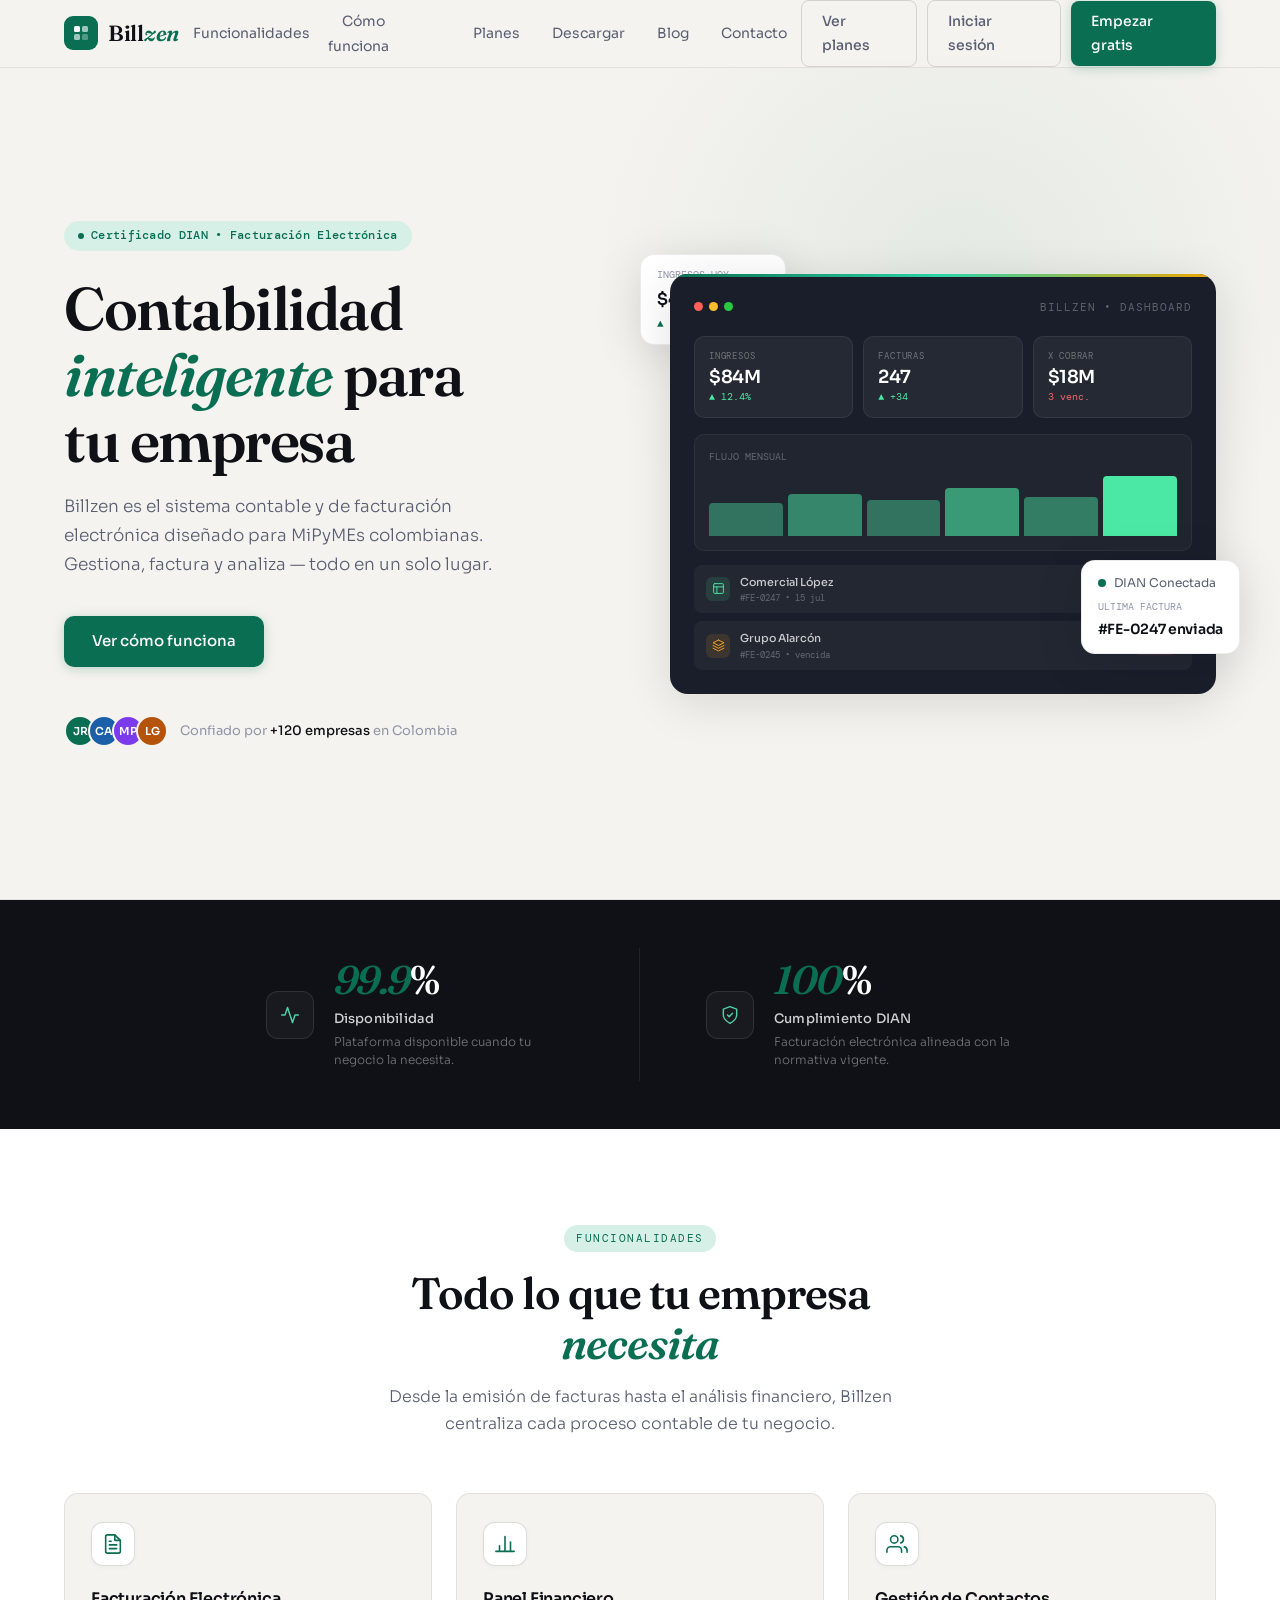
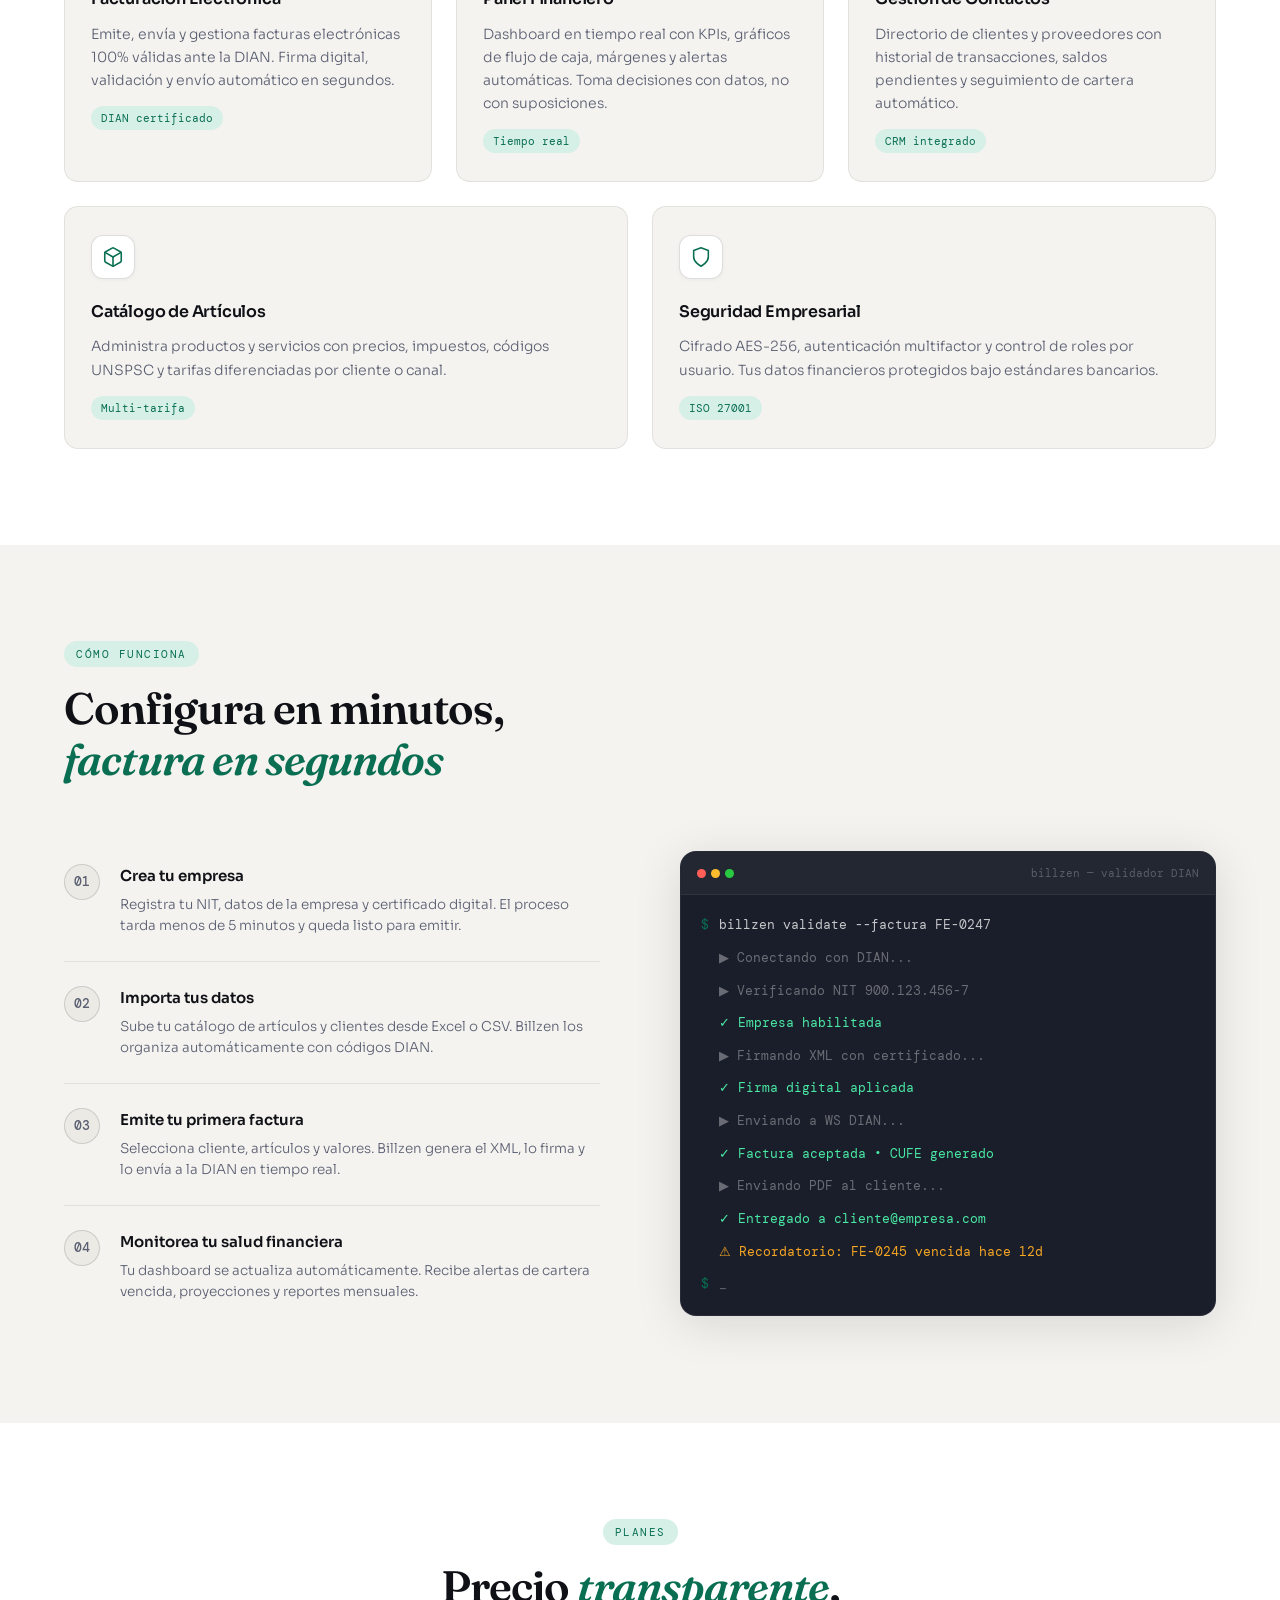
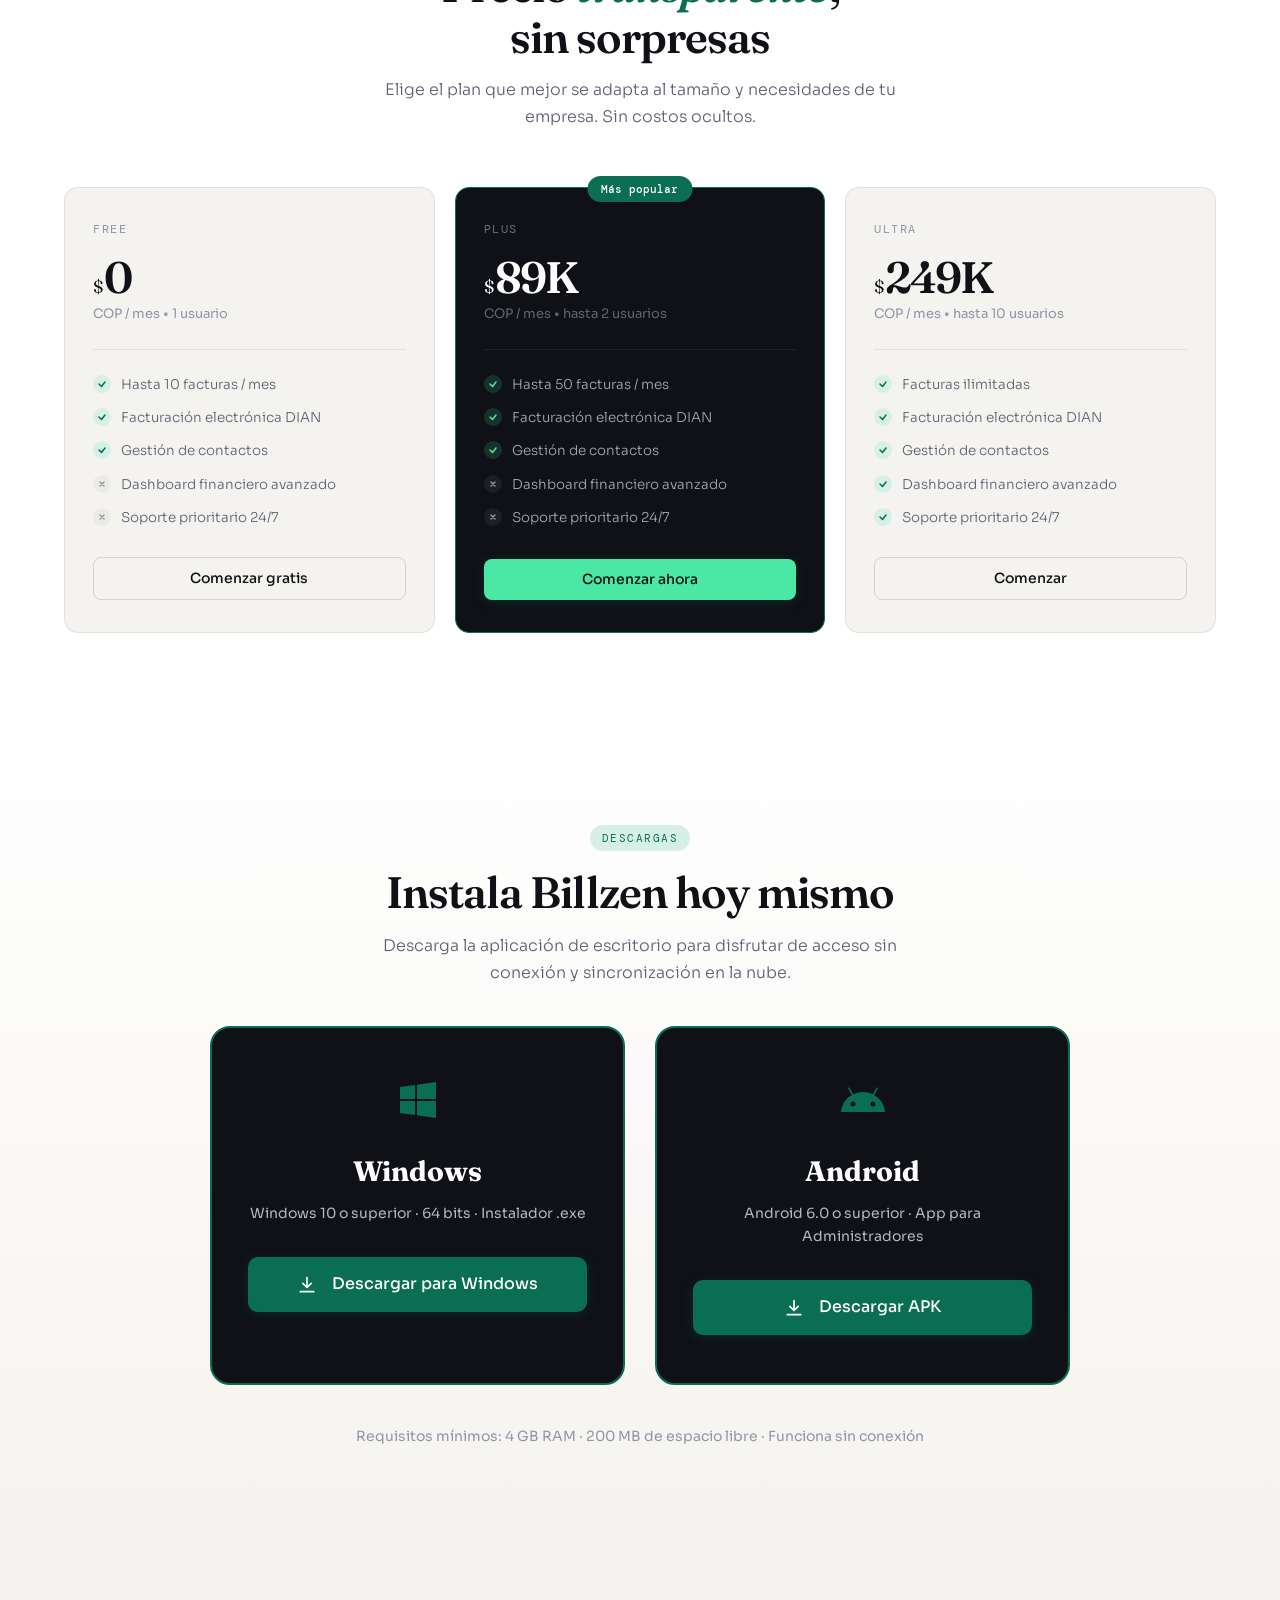
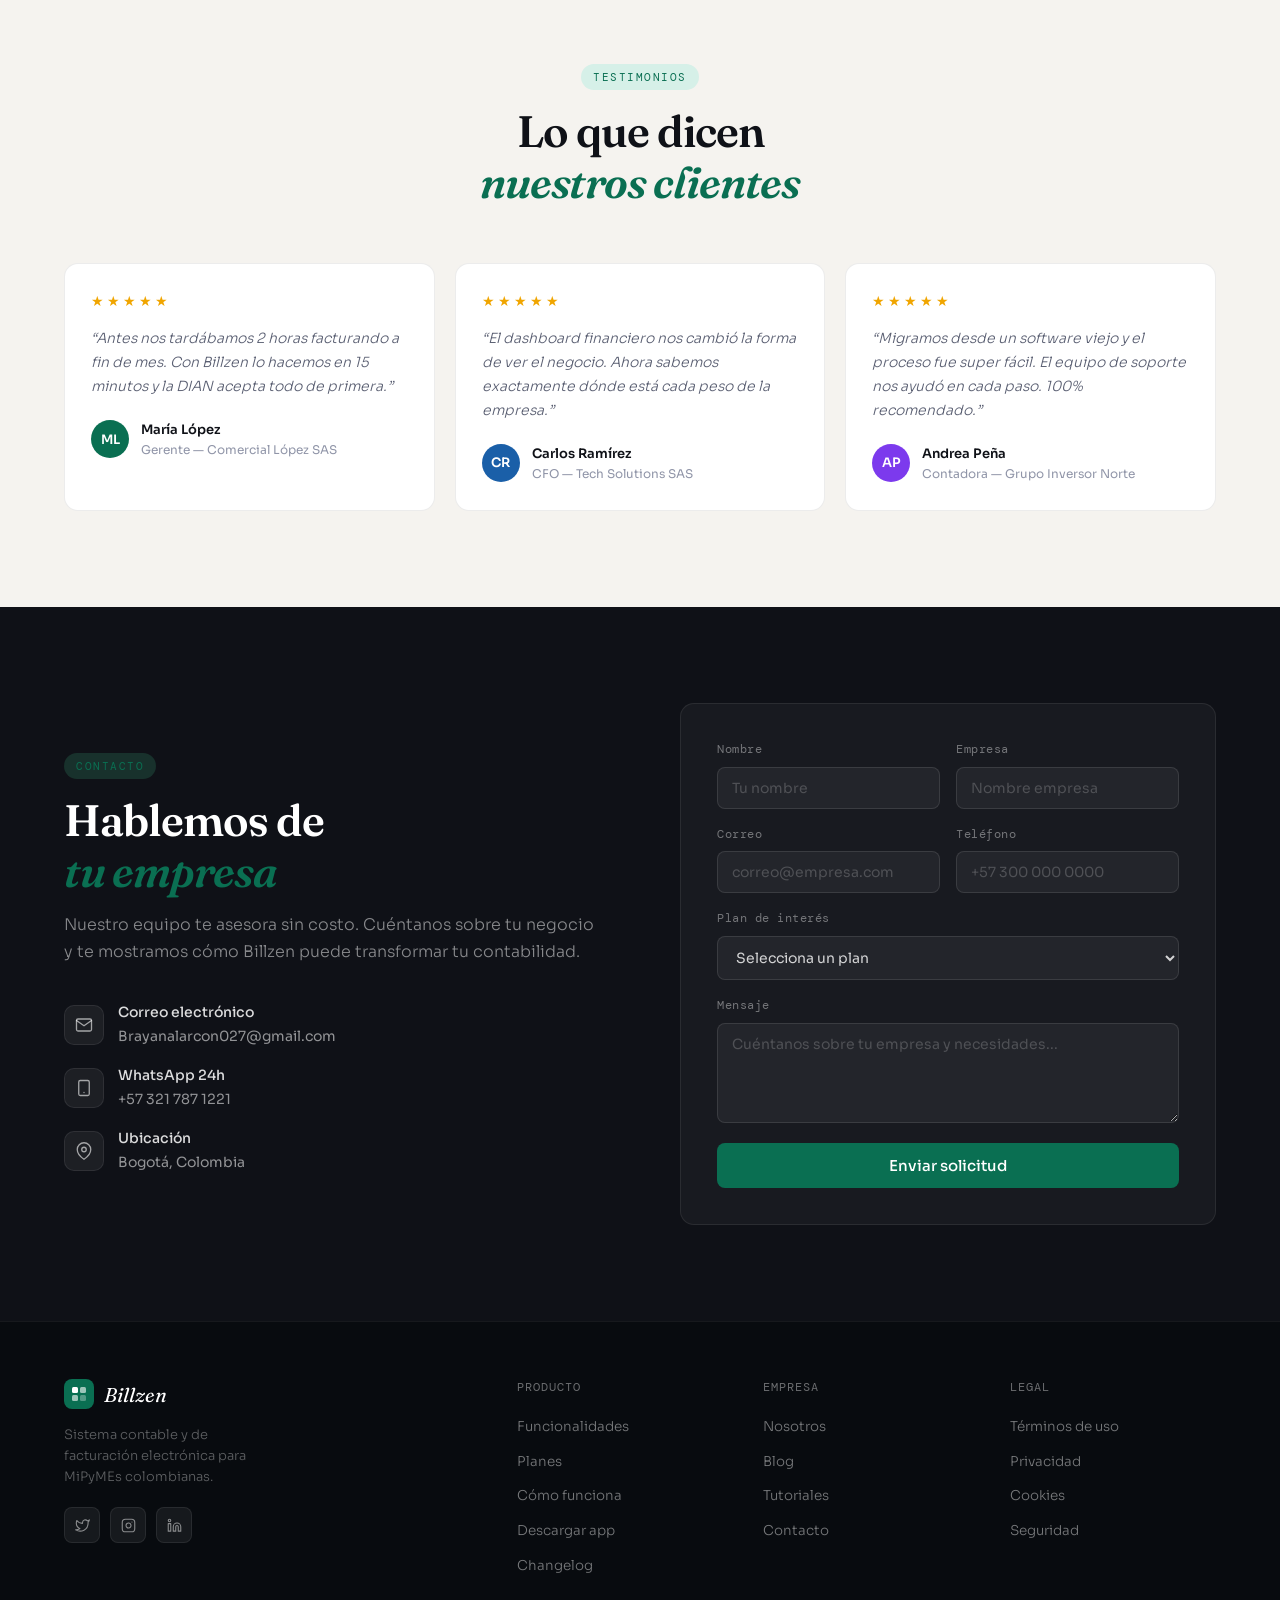
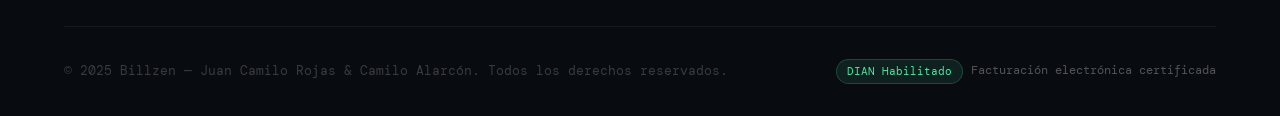
==== public/index.html @ badd89d9 "(login): mostrar solo el nombre de la empresa en el modal de bienvenida - Nueva función nombreCorto(" ====
<!DOCTYPE html>
<html lang="es">
<head>
<meta charset="UTF-8" />
<meta name="viewport" content="width=device-width, initial-scale=1.0" />
<title>Billzen &mdash; Sistema Contable y Facturaci&oacute;n Electr&oacute;nica</title>
<link rel="preconnect" href="https://fonts.googleapis.com" />
<link rel="preconnect" href="https://fonts.gstatic.com" crossorigin />
<link href="https://fonts.googleapis.com/css2?family=DM+Mono:wght@400;500&family=Fraunces:ital,opsz,wght@0,9..144,300;0,9..144,600;1,9..144,300&family=Sora:wght@300;400;500;600&display=swap" rel="stylesheet" />

<!-- Referencia al nuevo archivo CSS externo -->
<link rel="stylesheet" href="css/index.css" />
</head>
<body>

<!-- NAV -->
<nav id="navbar">
  <div class="nav-inner">
    <a href="#" class="nav-logo">
      <div class="nav-logo-mark">
        <svg viewBox="0 0 18 18" fill="none">
          <rect x="2" y="2" width="6" height="6" rx="1.5" fill="white"/>
          <rect x="10" y="2" width="6" height="6" rx="1.5" fill="white" opacity="0.6"/>
          <rect x="2" y="10" width="6" height="6" rx="1.5" fill="white" opacity="0.6"/>
          <rect x="10" y="10" width="6" height="6" rx="1.5" fill="white" opacity="0.3"/>
        </svg>
      </div>
      <span class="nav-logo-name">Bill<em>zen</em></span>
    </a>
<ul class="nav-links">
  <li><a href="#funcionalidades">Funcionalidades</a></li>
  <li><a href="#como-funciona">Cómo funciona</a></li>
  <li><a href="#planes">Planes</a></li>
  <li><a href="#descargar">Descargar</a></li>
  <li><a href="blog.html">Blog</a></li>
  <li><a href="#contacto">Contacto</a></li>
</ul>
    <!-- Visual para visitantes (No autenticados) -->
    <div class="nav-cta" id="nav-cta-guest">
      <a href="#planes" class="btn btn-ghost nav-hide-mobile">Ver planes</a>
      <a href="login.html" class="btn btn-ghost nav-login-mobile">Iniciar sesión</a>
      <a href="#contacto" class="btn btn-primary nav-hide-mobile">Empezar gratis</a>
    </div>
    <!-- Visual para clientes (Autenticados) -->
    <div class="nav-cta" id="nav-cta-user" style="display: none;">
      <div class="nav-user-chip">
        <div class="nav-user-avatar" id="nav-user-avatar">CL</div>
        <div class="nav-user-info">
          <span class="nav-user-name" id="nav-user-name">Mi Cuenta</span>
          <span class="nav-user-nit" id="nav-user-nit">NIT 000000000</span>
        </div>
      </div>
      <button type="button" id="nav-btn-logout" class="btn btn-ghost btn-sm btn-logout">
        <svg width="14" height="14" viewBox="0 0 24 24" fill="none" stroke="currentColor" stroke-width="2" stroke-linecap="round" stroke-linejoin="round"><path d="M9 21H5a2 2 0 0 1-2-2V5a2 2 0 0 1 2-2h4"/><polyline points="16 17 21 12 16 7"/><line x1="21" y1="12" x2="9" y2="12"/></svg>
        Cerrar sesión
      </button>
    </div>
    <button class="nav-hamburger" id="hamburger" aria-label="Menu">
      <span></span><span></span><span></span>
    </button>
  </div>
</nav>

<!-- HERO -->
<section class="hero" id="inicio">
  <div class="hero-inner">
    <div class="hero-content">
      <div class="hero-badge">
        <div class="hero-badge-dot"></div>
        Certificado DIAN &bull; Facturaci&oacute;n Electr&oacute;nica
      </div>
      <h1 class="hero-headline">
        Contabilidad<br/><em>inteligente</em> para<br/>tu empresa
      </h1>
      <p class="hero-sub">
        Billzen es el sistema contable y de facturaci&oacute;n electr&oacute;nica dise&ntilde;ado para MiPyMEs colombianas. Gestiona, factura y analiza &mdash; todo en un solo lugar.
      </p>
      <div class="hero-actions">
        <a href="#como-funciona" class="btn btn-primary btn-large">Ver c&oacute;mo funciona</a>
      </div>
      <div class="hero-trust">
        <div class="hero-trust-avatars">
          <div class="trust-avatar" style="background:#0a6f52">JR</div>
          <div class="trust-avatar" style="background:#1a5fa8">CA</div>
          <div class="trust-avatar" style="background:#7c3aed">MP</div>
          <div class="trust-avatar" style="background:#b45309">LG</div>
        </div>
        <div class="hero-trust-text">
          Confiado por <strong>+120 empresas</strong> en Colombia
        </div>
      </div>
    </div>

    <div class="hero-visual">
      <div class="float-card float-card-1">
        <div class="fcard-label">INGRESOS HOY</div>
        <div class="fcard-val">$4.2M COP</div>
        <div class="fcard-delta">&#x25B2; +18.3% vs ayer</div>
      </div>
      <div class="mockup-card">
        <div class="mockup-topbar">
          <div class="mockup-dots">
            <div class="mockup-dot" style="background:#ff5f57"></div>
            <div class="mockup-dot" style="background:#febc2e"></div>
            <div class="mockup-dot" style="background:#28c840"></div>
          </div>
          <div class="mockup-title">BILLZEN &bull; DASHBOARD</div>
        </div>
        <div class="mockup-kpi-row">
          <div class="mkpi">
            <div class="mkpi-label">Ingresos</div>
            <div class="mkpi-val">$84M</div>
            <div class="mkpi-delta delta-g">&#x25B2; 12.4%</div>
          </div>
          <div class="mkpi">
            <div class="mkpi-label">Facturas</div>
            <div class="mkpi-val">247</div>
            <div class="mkpi-delta delta-g">&#x25B2; +34</div>
          </div>
          <div class="mkpi">
            <div class="mkpi-label">x Cobrar</div>
            <div class="mkpi-val">$18M</div>
            <div class="mkpi-delta delta-r">3 venc.</div>
          </div>
        </div>
        <div class="mockup-chart-area">
          <div class="mockup-chart-label">FLUJO MENSUAL</div>
          <div class="mockup-bars">
            <div class="mbar" style="height:55%;background:rgba(74,232,164,0.4)"></div>
            <div class="mbar" style="height:70%;background:rgba(74,232,164,0.5)"></div>
            <div class="mbar" style="height:60%;background:rgba(74,232,164,0.4)"></div>
            <div class="mbar" style="height:80%;background:rgba(74,232,164,0.6)"></div>
            <div class="mbar" style="height:65%;background:rgba(74,232,164,0.45)"></div>
            <div class="mbar" style="height:100%;background:#4AE8A4"></div>
          </div>
        </div>
        <div class="mockup-row-items">
          <div class="mrow">
            <div class="mrow-icon" style="background:rgba(74,232,164,0.12)"><svg xmlns="http://www.w3.org/2000/svg" width="13" height="13" viewBox="0 0 24 24" fill="none" stroke="#4AE8A4" stroke-width="1.75" stroke-linecap="round" stroke-linejoin="round"><rect x="3" y="3" width="18" height="18" rx="2"/><path d="M3 9h18M9 21V9"/></svg></div>
            <div class="mrow-info">
              <div class="mrow-name">Comercial L&oacute;pez</div>
              <div class="mrow-sub">#FE-0247 &bull; 15 jul</div>
            </div>
            <div class="mrow-val">$4.2M</div>
            <div class="mpill mpill-g">Pagada</div>
          </div>
          <div class="mrow">
            <div class="mrow-icon" style="background:rgba(245,166,35,0.12)"><svg xmlns="http://www.w3.org/2000/svg" width="13" height="13" viewBox="0 0 24 24" fill="none" stroke="#F5A623" stroke-width="1.75" stroke-linecap="round" stroke-linejoin="round"><polygon points="12 2 2 7 12 12 22 7 12 2"/><polyline points="2 17 12 22 22 17"/><polyline points="2 12 12 17 22 12"/></svg></div>
            <div class="mrow-info">
              <div class="mrow-name">Grupo Alarc&oacute;n</div>
              <div class="mrow-sub">#FE-0245 &bull; vencida</div>
            </div>
            <div class="mrow-val">$6.5M</div>
            <div class="mpill mpill-r">Vencida</div>
          </div>
        </div>
      </div>
      <div class="float-card float-card-2">
        <div class="fcard-row">
          <div class="fcard-dot"></div>
          <div class="fcard-status">DIAN Conectada</div>
        </div>
        <div class="fcard-label" style="margin-top:6px">ULTIMA FACTURA</div>
        <div class="fcard-val" style="font-size:14px">#FE-0247 enviada</div>
      </div>
    </div>
  </div>
</section>

<!-- STATS -->
<div class="stats-bar">
  <div class="stats-inner">
    <div class="stat-item fade-up">
      <div class="stat-icon"><svg xmlns="http://www.w3.org/2000/svg" width="20" height="20" viewBox="0 0 24 24" fill="none" stroke="currentColor" stroke-width="1.75" stroke-linecap="round" stroke-linejoin="round"><polyline points="22 12 18 12 15 21 9 3 6 12 2 12"/></svg></div>
      <div class="stat-body">
        <div class="stat-num"><em>99.9</em>%</div>
        <div class="stat-label">Disponibilidad</div>
        <div class="stat-desc">Plataforma disponible cuando tu negocio la necesita.</div>
      </div>
    </div>
    <div class="stat-item fade-up">
      <div class="stat-icon"><svg xmlns="http://www.w3.org/2000/svg" width="20" height="20" viewBox="0 0 24 24" fill="none" stroke="currentColor" stroke-width="1.75" stroke-linecap="round" stroke-linejoin="round"><path d="M12 22s8-4 8-10V5l-8-3-8 3v7c0 6 8 10 8 10z"/><polyline points="9 12 11 14 15 10"/></svg></div>
      <div class="stat-body">
        <div class="stat-num"><em>100</em>%</div>
        <div class="stat-label">Cumplimiento DIAN</div>
        <div class="stat-desc">Facturaci&oacute;n electr&oacute;nica alineada con la normativa vigente.</div>
      </div>
    </div>
  </div>
</div>

<!-- FEATURES -->
<section class="features" id="funcionalidades">
  <div class="section-inner">
    <div class="text-center">
      <span class="section-tag">Funcionalidades</span>
      <h2 class="section-title">Todo lo que tu empresa<br/><em>necesita</em></h2>
      <p class="section-sub">Desde la emisi&oacute;n de facturas hasta el an&aacute;lisis financiero, Billzen centraliza cada proceso contable de tu negocio.</p>
    </div>
    <div class="features-grid">
      <div class="feat-card fade-up">
        <div class="feat-icon"><svg xmlns="http://www.w3.org/2000/svg" width="22" height="22" viewBox="0 0 24 24" fill="none" stroke="currentColor" stroke-width="1.75" stroke-linecap="round" stroke-linejoin="round"><path d="M14 2H6a2 2 0 0 0-2 2v16a2 2 0 0 0 2 2h12a2 2 0 0 0 2-2V8z"/><polyline points="14 2 14 8 20 8"/><line x1="16" y1="13" x2="8" y2="13"/><line x1="16" y1="17" x2="8" y2="17"/><line x1="10" y1="9" x2="8" y2="9"/></svg></div>
        <div class="feat-title">Facturaci&oacute;n Electr&oacute;nica</div>
        <div class="feat-desc">Emite, env&iacute;a y gestiona facturas electr&oacute;nicas 100% v&aacute;lidas ante la DIAN. Firma digital, validaci&oacute;n y env&iacute;o autom&aacute;tico en segundos.</div>
        <span class="feat-badge">DIAN certificado</span>
      </div>
      <div class="feat-card fade-up">
        <div class="feat-icon"><svg xmlns="http://www.w3.org/2000/svg" width="22" height="22" viewBox="0 0 24 24" fill="none" stroke="currentColor" stroke-width="1.75" stroke-linecap="round" stroke-linejoin="round"><line x1="18" y1="20" x2="18" y2="10"/><line x1="12" y1="20" x2="12" y2="4"/><line x1="6" y1="20" x2="6" y2="14"/><polyline points="2 20 22 20"/></svg></div>
        <div class="feat-title">Panel Financiero</div>
        <div class="feat-desc">Dashboard en tiempo real con KPIs, gr&aacute;ficos de flujo de caja, m&aacute;rgenes y alertas autom&aacute;ticas. Toma decisiones con datos, no con suposiciones.</div>
        <span class="feat-badge">Tiempo real</span>
      </div>
      <div class="feat-card fade-up">
        <div class="feat-icon"><svg xmlns="http://www.w3.org/2000/svg" width="22" height="22" viewBox="0 0 24 24" fill="none" stroke="currentColor" stroke-width="1.75" stroke-linecap="round" stroke-linejoin="round"><path d="M17 21v-2a4 4 0 0 0-4-4H5a4 4 0 0 0-4 4v2"/><circle cx="9" cy="7" r="4"/><path d="M23 21v-2a4 4 0 0 0-3-3.87"/><path d="M16 3.13a4 4 0 0 1 0 7.75"/></svg></div>
        <div class="feat-title">Gesti&oacute;n de Contactos</div>
        <div class="feat-desc">Directorio de clientes y proveedores con historial de transacciones, saldos pendientes y seguimiento de cartera autom&aacute;tico.</div>
        <span class="feat-badge">CRM integrado</span>
      </div>
      <div class="feat-card fade-up">
        <div class="feat-icon"><svg xmlns="http://www.w3.org/2000/svg" width="22" height="22" viewBox="0 0 24 24" fill="none" stroke="currentColor" stroke-width="1.75" stroke-linecap="round" stroke-linejoin="round"><path d="M21 16V8a2 2 0 0 0-1-1.73l-7-4a2 2 0 0 0-2 0l-7 4A2 2 0 0 0 3 8v8a2 2 0 0 0 1 1.73l7 4a2 2 0 0 0 2 0l7-4A2 2 0 0 0 21 16z"/><polyline points="3.27 6.96 12 12.01 20.73 6.96"/><line x1="12" y1="22.08" x2="12" y2="12"/></svg></div>
        <div class="feat-title">Cat&aacute;logo de Art&iacute;culos</div>
        <div class="feat-desc">Administra productos y servicios con precios, impuestos, c&oacute;digos UNSPSC y tarifas diferenciadas por cliente o canal.</div>
        <span class="feat-badge">Multi-tarifa</span>
      </div>
      <div class="feat-card fade-up">
        <div class="feat-icon"><svg xmlns="http://www.w3.org/2000/svg" width="22" height="22" viewBox="0 0 24 24" fill="none" stroke="currentColor" stroke-width="1.75" stroke-linecap="round" stroke-linejoin="round"><path d="M12 22s8-4 8-10V5l-8-3-8 3v7c0 6 8 10 8 10z"/></svg></div>
        <div class="feat-title">Seguridad Empresarial</div>
        <div class="feat-desc">Cifrado AES-256, autenticaci&oacute;n multifactor y control de roles por usuario. Tus datos financieros protegidos bajo est&aacute;ndares bancarios.</div>
        <span class="feat-badge">ISO 27001</span>
      </div>
    </div>
  </div>
</section>

<!-- HOW IT WORKS -->
<section class="how" id="como-funciona">
  <div class="section-inner">
    <div>
      <span class="section-tag">C&oacute;mo funciona</span>
      <h2 class="section-title">Configura en minutos,<br/><em>factura en segundos</em></h2>
    </div>
    <div class="how-grid">
      <div class="how-steps">
        <div class="how-step fade-up">
          <div class="step-num">01</div>
          <div class="step-body">
            <div class="step-title">Crea tu empresa</div>
            <div class="step-desc">Registra tu NIT, datos de la empresa y certificado digital. El proceso tarda menos de 5 minutos y queda listo para emitir.</div>
          </div>
        </div>
        <div class="how-step fade-up">
          <div class="step-num">02</div>
          <div class="step-body">
            <div class="step-title">Importa tus datos</div>
            <div class="step-desc">Sube tu cat&aacute;logo de art&iacute;culos y clientes desde Excel o CSV. Billzen los organiza autom&aacute;ticamente con c&oacute;digos DIAN.</div>
          </div>
        </div>
        <div class="how-step fade-up">
          <div class="step-num">03</div>
          <div class="step-body">
            <div class="step-title">Emite tu primera factura</div>
            <div class="step-desc">Selecciona cliente, art&iacute;culos y valores. Billzen genera el XML, lo firma y lo env&iacute;a a la DIAN en tiempo real.</div>
          </div>
        </div>
        <div class="how-step fade-up">
          <div class="step-num">04</div>
          <div class="step-body">
            <div class="step-title">Monitorea tu salud financiera</div>
            <div class="step-desc">Tu dashboard se actualiza autom&aacute;ticamente. Recibe alertas de cartera vencida, proyecciones y reportes mensuales.</div>
          </div>
        </div>
      </div>

      <div class="how-visual fade-up">
        <div class="terminal">
          <div class="terminal-bar">
            <div class="terminal-bar-dots">
              <div class="mockup-dot" style="background:#ff5f57"></div>
              <div class="mockup-dot" style="background:#febc2e"></div>
              <div class="mockup-dot" style="background:#28c840"></div>
            </div>
            <div class="terminal-bar-title">billzen &mdash; validador DIAN</div>
          </div>
          <div class="terminal-body">
            <div class="t-line"><span class="t-prompt">$</span><span class="t-cmd">billzen validate --factura FE-0247</span></div>
            <div class="t-line"><span class="t-out">&#x25B6; Conectando con DIAN...</span></div>
            <div class="t-line"><span class="t-out">&#x25B6; Verificando NIT 900.123.456-7</span></div>
            <div class="t-line"><span class="t-success">&#x2713; Empresa habilitada</span></div>
            <div class="t-line"><span class="t-out">&#x25B6; Firmando XML con certificado...</span></div>
            <div class="t-line"><span class="t-success">&#x2713; Firma digital aplicada</span></div>
            <div class="t-line"><span class="t-out">&#x25B6; Enviando a WS DIAN...</span></div>
            <div class="t-line"><span class="t-success">&#x2713; Factura aceptada &bull; CUFE generado</span></div>
            <div class="t-line"><span class="t-out">&#x25B6; Enviando PDF al cliente...</span></div>
            <div class="t-line"><span class="t-success">&#x2713; Entregado a cliente@empresa.com</span></div>
            <div class="t-line"><span class="t-warn">&#x26A0; Recordatorio: FE-0245 vencida hace 12d</span></div>
            <div class="t-line"><span class="t-prompt">$</span><span class="t-cmd" style="opacity:0.4">_</span></div>
          </div>
        </div>
      </div>
    </div>
  </div>
</section>

<!-- PRICING -->
<section class="pricing" id="planes">
  <div class="section-inner">
    <div class="text-center">
      <span class="section-tag">Planes</span>
      <h2 class="section-title">Precio <em>transparente</em>,<br/>sin sorpresas</h2>
      <p class="section-sub">Elige el plan que mejor se adapta al tama&ntilde;o y necesidades de tu empresa. Sin costos ocultos.</p>
    </div>
    <div class="pricing-grid">
      <div class="plan-card fade-up">
        <div class="plan-name">Free</div>
        <div class="plan-price"><span>$</span>0</div>
        <div class="plan-period">COP / mes &bull; 1 usuario</div>
        <div class="plan-divider"></div>
        <ul class="plan-features">
          <li class="plan-feature">
            <div class="plan-feature-check">
              <svg viewBox="0 0 10 10" fill="none"><path d="M2 5l2.5 2.5L8 3" stroke="var(--accent)" stroke-width="1.5" stroke-linecap="round" stroke-linejoin="round"/></svg>
            </div>
            Hasta 10 facturas / mes
          </li>
          <li class="plan-feature">
            <div class="plan-feature-check">
              <svg viewBox="0 0 10 10" fill="none"><path d="M2 5l2.5 2.5L8 3" stroke="var(--accent)" stroke-width="1.5" stroke-linecap="round" stroke-linejoin="round"/></svg>
            </div>
            Facturaci&oacute;n electr&oacute;nica DIAN
          </li>
          <li class="plan-feature">
            <div class="plan-feature-check">
              <svg viewBox="0 0 10 10" fill="none"><path d="M2 5l2.5 2.5L8 3" stroke="var(--accent)" stroke-width="1.5" stroke-linecap="round" stroke-linejoin="round"/></svg>
            </div>
            Gesti&oacute;n de contactos
          </li>
          <li class="plan-feature">
            <div class="plan-feature-check feat-cross">
              <svg viewBox="0 0 10 10" fill="none"><path d="M3 3l4 4M7 3l-4 4" stroke="var(--text3)" stroke-width="1.5" stroke-linecap="round"/></svg>
            </div>
            Dashboard financiero avanzado
          </li>
          <li class="plan-feature">
            <div class="plan-feature-check feat-cross">
              <svg viewBox="0 0 10 10" fill="none"><path d="M3 3l4 4M7 3l-4 4" stroke="var(--text3)" stroke-width="1.5" stroke-linecap="round"/></svg>
            </div>
            Soporte prioritario 24/7
          </li>
        </ul>
        <a href="#contacto" class="btn btn-outline" style="width:100%;justify-content:center">Comenzar gratis</a>
      </div>

      <div class="plan-card featured fade-up">
        <div class="plan-featured-badge">M&aacute;s popular</div>
        <div class="plan-name">Plus</div>
        <div class="plan-price"><span>$</span>89K</div>
        <div class="plan-period">COP / mes &bull; hasta 2 usuarios</div>
        <div class="plan-divider"></div>
        <ul class="plan-features">
          <li class="plan-feature">
            <div class="plan-feature-check" style="background:rgba(74,232,164,0.15)">
              <svg viewBox="0 0 10 10" fill="none"><path d="M2 5l2.5 2.5L8 3" stroke="#4AE8A4" stroke-width="1.5" stroke-linecap="round" stroke-linejoin="round"/></svg>
            </div>
            Hasta 50 facturas / mes
          </li>
          <li class="plan-feature">
            <div class="plan-feature-check" style="background:rgba(74,232,164,0.15)">
              <svg viewBox="0 0 10 10" fill="none"><path d="M2 5l2.5 2.5L8 3" stroke="#4AE8A4" stroke-width="1.5" stroke-linecap="round" stroke-linejoin="round"/></svg>
            </div>
            Facturaci&oacute;n electr&oacute;nica DIAN
          </li>
          <li class="plan-feature">
            <div class="plan-feature-check" style="background:rgba(74,232,164,0.15)">
              <svg viewBox="0 0 10 10" fill="none"><path d="M2 5l2.5 2.5L8 3" stroke="#4AE8A4" stroke-width="1.5" stroke-linecap="round" stroke-linejoin="round"/></svg>
            </div>
            Gesti&oacute;n de contactos
          </li>
          <li class="plan-feature">
            <div class="plan-feature-check feat-cross" style="background:rgba(255,255,255,0.06)">
              <svg viewBox="0 0 10 10" fill="none"><path d="M3 3l4 4M7 3l-4 4" stroke="rgba(255,255,255,0.35)" stroke-width="1.5" stroke-linecap="round"/></svg>
            </div>
            Dashboard financiero avanzado
          </li>
          <li class="plan-feature">
            <div class="plan-feature-check feat-cross" style="background:rgba(255,255,255,0.06)">
              <svg viewBox="0 0 10 10" fill="none"><path d="M3 3l4 4M7 3l-4 4" stroke="rgba(255,255,255,0.35)" stroke-width="1.5" stroke-linecap="round"/></svg>
            </div>
            Soporte prioritario 24/7
          </li>
        </ul>
        <a href="#contacto" class="btn btn-primary" style="width:100%;justify-content:center;background:#4AE8A4;color:#0f1117">Comenzar ahora</a>
      </div>

      <div class="plan-card fade-up">
        <div class="plan-name">Ultra</div>
        <div class="plan-price"><span>$</span>249K</div>
        <div class="plan-period">COP / mes &bull; hasta 10 usuarios</div>
        <div class="plan-divider"></div>
        <ul class="plan-features">
          <li class="plan-feature">
            <div class="plan-feature-check">
              <svg viewBox="0 0 10 10" fill="none"><path d="M2 5l2.5 2.5L8 3" stroke="var(--accent)" stroke-width="1.5" stroke-linecap="round" stroke-linejoin="round"/></svg>
            </div>
            Facturas ilimitadas
          </li>
          <li class="plan-feature">
            <div class="plan-feature-check">
              <svg viewBox="0 0 10 10" fill="none"><path d="M2 5l2.5 2.5L8 3" stroke="var(--accent)" stroke-width="1.5" stroke-linecap="round" stroke-linejoin="round"/></svg>
            </div>
            Facturaci&oacute;n electr&oacute;nica DIAN
          </li>
          <li class="plan-feature">
            <div class="plan-feature-check">
              <svg viewBox="0 0 10 10" fill="none"><path d="M2 5l2.5 2.5L8 3" stroke="var(--accent)" stroke-width="1.5" stroke-linecap="round" stroke-linejoin="round"/></svg>
            </div>
            Gesti&oacute;n de contactos
          </li>
          <li class="plan-feature">
            <div class="plan-feature-check">
              <svg viewBox="0 0 10 10" fill="none"><path d="M2 5l2.5 2.5L8 3" stroke="var(--accent)" stroke-width="1.5" stroke-linecap="round" stroke-linejoin="round"/></svg>
            </div>
            Dashboard financiero avanzado
          </li>
          <li class="plan-feature">
            <div class="plan-feature-check">
              <svg viewBox="0 0 10 10" fill="none"><path d="M2 5l2.5 2.5L8 3" stroke="var(--accent)" stroke-width="1.5" stroke-linecap="round" stroke-linejoin="round"/></svg>
            </div>
            Soporte prioritario 24/7
          </li>
        </ul>
        <a href="#contacto" class="btn btn-outline" style="width:100%;justify-content:center">Comenzar</a>
      </div>
    </div>
  </div>
</section>

<!-- DOWNLOAD -->
<section class="section download-section" id="descargar">
  <div class="section-inner">
    <div class="section-head reveal text-center">
      <span class="section-tag">Descargas</span>
      <h2 class="section-title">Instala Billzen hoy mismo</h2>
      <p class="section-sub">Descarga la aplicación de escritorio para disfrutar de acceso sin conexión y sincronización en la nube.</p>
    </div>
    
    <div class="download-grid">
      <!-- Windows Card -->
      <div class="download-card fade-up">
        <div class="os-icon">
          <svg viewBox="0 0 24 24" width="48" height="48" fill="currentColor"><path d="M3 5.5 10.5 4.5v7H3zM11.5 4.4 21 3v8.5h-9.5zM3 12.5h7.5v7L3 18.5zM11.5 12.5H21V21l-9.5-1.4z"/></svg>
        </div>
        <h3>Windows</h3>
        <p>Windows 10 o superior &middot; 64 bits &middot; Instalador .exe</p>
        <a href="#" id="dl-btn-windows" class="btn btn-primary btn-large download-link">
          <svg width="20" height="20" viewBox="0 0 24 24" fill="none" stroke="currentColor" stroke-width="2" stroke-linecap="round" stroke-linejoin="round" style="margin-right: 8px;"><path d="M12 3v12m0 0-5-5m5 5 5-5M4 20h16"/></svg> 
          Descargar para Windows
        </a>
      </div>

      <!-- Android Card -->
      <div class="download-card fade-up">
        <div class="os-icon">
          <svg viewBox="0 0 24 24" width="48" height="48" fill="currentColor"><path d="M17.6 9.48l1.84-3.18a.38.38 0 0 0-.66-.38l-1.87 3.23a11.4 11.4 0 0 0-9.82 0L5.22 5.92a.38.38 0 0 0-.66.38L6.4 9.48A10.8 10.8 0 0 0 1 18h22a10.8 10.8 0 0 0-5.4-8.52zM7 15.25a1.25 1.25 0 1 1 0-2.5 1.25 1.25 0 0 1 0 2.5zm10 0a1.25 1.25 0 1 1 0-2.5 1.25 1.25 0 0 1 0 2.5z"/></svg>
        </div>
        <h3>Android</h3>
        <p>Android 6.0 o superior &middot; App para Administradores</p>
        <a href="#" id="dl-btn-android" class="btn btn-primary btn-large download-link">
          <svg width="20" height="20" viewBox="0 0 24 24" fill="none" stroke="currentColor" stroke-width="2" stroke-linecap="round" stroke-linejoin="round" style="margin-right: 8px;"><path d="M12 3v12m0 0-5-5m5 5 5-5M4 20h16"/></svg> 
          Descargar APK
        </a>
      </div>
    </div>
    
    <p class="req text-center">Requisitos mínimos: 4 GB RAM &middot; 200 MB de espacio libre &middot; Funciona sin conexión</p>
  </div>
</section>

<!-- TESTIMONIALS -->
<section class="testimonials">
  <div class="section-inner">
    <div class="text-center">
      <span class="section-tag">Testimonios</span>
      <h2 class="section-title">Lo que dicen<br/><em>nuestros clientes</em></h2>
    </div>
    <div class="testi-grid">
      <div class="testi-card fade-up">
        <div class="testi-stars">
          <span class="star">&#9733;</span><span class="star">&#9733;</span><span class="star">&#9733;</span><span class="star">&#9733;</span><span class="star">&#9733;</span>
        </div>
        <p class="testi-text">&ldquo;Antes nos tard&aacute;bamos 2 horas facturando a fin de mes. Con Billzen lo hacemos en 15 minutos y la DIAN acepta todo de primera.&rdquo;</p>
        <div class="testi-author">
          <div class="testi-avatar" style="background:#0a6f52">ML</div>
          <div>
            <div class="testi-name">Mar&iacute;a L&oacute;pez</div>
            <div class="testi-role">Gerente &mdash; Comercial L&oacute;pez SAS</div>
          </div>
        </div>
      </div>
      <div class="testi-card fade-up">
        <div class="testi-stars">
          <span class="star">&#9733;</span><span class="star">&#9733;</span><span class="star">&#9733;</span><span class="star">&#9733;</span><span class="star">&#9733;</span>
        </div>
        <p class="testi-text">&ldquo;El dashboard financiero nos cambi&oacute; la forma de ver el negocio. Ahora sabemos exactamente d&oacute;nde est&aacute; cada peso de la empresa.&rdquo;</p>
        <div class="testi-author">
          <div class="testi-avatar" style="background:#1a5fa8">CR</div>
          <div>
            <div class="testi-name">Carlos Ram&iacute;rez</div>
            <div class="testi-role">CFO &mdash; Tech Solutions SAS</div>
          </div>
        </div>
      </div>
      <div class="testi-card fade-up">
        <div class="testi-stars">
          <span class="star">&#9733;</span><span class="star">&#9733;</span><span class="star">&#9733;</span><span class="star">&#9733;</span><span class="star">&#9733;</span>
        </div>
        <p class="testi-text">&ldquo;Migramos desde un software viejo y el proceso fue super f&aacute;cil. El equipo de soporte nos ayud&oacute; en cada paso. 100% recomendado.&rdquo;</p>
        <div class="testi-author">
          <div class="testi-avatar" style="background:#7c3aed">AP</div>
          <div>
            <div class="testi-name">Andrea Pe&ntilde;a</div>
            <div class="testi-role">Contadora &mdash; Grupo Inversor Norte</div>
          </div>
        </div>
      </div>
    </div>
  </div>
</section>

<!-- CONTACT -->
<section class="contact" id="contacto">
  <div class="contact-inner">
    <div class="contact-left">
      <span class="section-tag">Contacto</span>
      <h2 class="section-title">Hablemos de<br/><em>tu empresa</em></h2>
      <p class="section-sub">Nuestro equipo te asesora sin costo. Cuéntanos sobre tu negocio y te mostramos c&oacute;mo Billzen puede transformar tu contabilidad.</p>
      <div class="contact-info">
        <div class="cinfo-item">
          <div class="cinfo-icon"><svg xmlns="http://www.w3.org/2000/svg" width="18" height="18" viewBox="0 0 24 24" fill="none" stroke="rgba(255,255,255,0.6)" stroke-width="1.75" stroke-linecap="round" stroke-linejoin="round"><path d="M4 4h16c1.1 0 2 .9 2 2v12c0 1.1-.9 2-2 2H4c-1.1 0-2-.9-2-2V6c0-1.1.9-2 2-2z"/><polyline points="22,6 12,13 2,6"/></svg></div>
          <div class="cinfo-text">
            <strong>Correo electr&oacute;nico</strong>
            Brayanalarcon027@gmail.com
          </div>
        </div>
        <div class="cinfo-item">
          <div class="cinfo-icon"><svg xmlns="http://www.w3.org/2000/svg" width="18" height="18" viewBox="0 0 24 24" fill="none" stroke="rgba(255,255,255,0.6)" stroke-width="1.75" stroke-linecap="round" stroke-linejoin="round"><rect x="5" y="2" width="14" height="20" rx="2" ry="2"/><line x1="12" y1="18" x2="12.01" y2="18"/></svg></div>
          <div class="cinfo-text">
            <strong>WhatsApp 24h</strong>
            +57 321  787 1221
          </div>
        </div>
        <div class="cinfo-item">
          <div class="cinfo-icon"><svg xmlns="http://www.w3.org/2000/svg" width="18" height="18" viewBox="0 0 24 24" fill="none" stroke="rgba(255,255,255,0.6)" stroke-width="1.75" stroke-linecap="round" stroke-linejoin="round"><path d="M21 10c0 7-9 13-9 13s-9-6-9-13a9 9 0 0 1 18 0z"/><circle cx="12" cy="10" r="3"/></svg></div>
          <div class="cinfo-text">
            <strong>Ubicaci&oacute;n</strong>
            Bogot&aacute;, Colombia
          </div>
        </div>
      </div>
    </div>

    <div class="contact-form">
      <div class="form-grid">
        <div class="form-group">
          <label class="form-label">Nombre</label>
          <input type="text" class="form-input" placeholder="Tu nombre" />
        </div>
        <div class="form-group">
          <label class="form-label">Empresa</label>
          <input type="text" class="form-input" placeholder="Nombre empresa" />
        </div>
        <div class="form-group">
          <label class="form-label">Correo</label>
          <input type="email" class="form-input" placeholder="correo@empresa.com" />
        </div>
        <div class="form-group">
          <label class="form-label">Tel&eacute;fono</label>
          <input type="tel" class="form-input" placeholder="+57 300 000 0000" />
        </div>
        <div class="form-group full">
          <label class="form-label">Plan de inter&eacute;s</label>
          <select class="form-input">
            <option value="" disabled selected>Selecciona un plan</option>
            <option>Free &mdash; $0/mes</option>
            <option>Plus &mdash; $89K/mes</option>
            <option>Ultra &mdash; $249K/mes</option>
          </select>
        </div>
        <div class="form-group full">
          <label class="form-label">Mensaje</label>
          <textarea class="form-input" placeholder="Cu&eacute;ntanos sobre tu empresa y necesidades..."></textarea>
        </div>
      </div>
      <button class="form-submit" onclick="handleSubmit(this)">Enviar solicitud</button>
    </div>
  </div>
</section>

<!-- FOOTER -->
<footer>
  <div class="footer-inner">
    <div class="footer-top">
      <div class="footer-brand">
        <a href="#" class="footer-logo">
          <div class="nav-logo-mark" style="width:30px;height:30px;border-radius:8px;">
            <svg viewBox="0 0 18 18" fill="none" width="16" height="16">
              <rect x="2" y="2" width="6" height="6" rx="1.5" fill="white"/>
              <rect x="10" y="2" width="6" height="6" rx="1.5" fill="white" opacity="0.6"/>
              <rect x="2" y="10" width="6" height="6" rx="1.5" fill="white" opacity="0.6"/>
              <rect x="10" y="10" width="6" height="6" rx="1.5" fill="white" opacity="0.3"/>
            </svg>
          </div>
          <span class="footer-logo-name">Billzen</span>
        </a>
        <p class="footer-tagline">Sistema contable y de facturaci&oacute;n electr&oacute;nica para MiPyMEs colombianas.</p>
        <div class="footer-socials">
          <a href="#" class="social-btn" aria-label="Facebook"><svg xmlns="http://www.w3.org/2000/svg" width="15" height="15" viewBox="0 0 24 24" fill="none" stroke="rgba(255,255,255,0.5)" stroke-width="1.75" stroke-linecap="round" stroke-linejoin="round"><path d="M23 3a10.9 10.9 0 0 1-3.14 1.53 4.48 4.48 0 0 0-7.86 3v1A10.66 10.66 0 0 1 3 4s-4 9 5 13a11.64 11.64 0 0 1-7 2c9 5 20 0 20-11.5a4.5 4.5 0 0 0-.08-.83A7.72 7.72 0 0 0 23 3z"/></svg></a>
          <a href="#" class="social-btn" aria-label="Instagram"><svg xmlns="http://www.w3.org/2000/svg" width="15" height="15" viewBox="0 0 24 24" fill="none" stroke="rgba(255,255,255,0.5)" stroke-width="1.75" stroke-linecap="round" stroke-linejoin="round"><rect x="2" y="2" width="20" height="20" rx="5" ry="5"/><path d="M16 11.37A4 4 0 1 1 12.63 8 4 4 0 0 1 16 11.37z"/><line x1="17.5" y1="6.5" x2="17.51" y2="6.5"/></svg></a>
          <a href="#" class="social-btn" aria-label="LinkedIn"><svg xmlns="http://www.w3.org/2000/svg" width="15" height="15" viewBox="0 0 24 24" fill="none" stroke="rgba(255,255,255,0.5)" stroke-width="1.75" stroke-linecap="round" stroke-linejoin="round"><path d="M16 8a6 6 0 0 1 6 6v7h-4v-7a2 2 0 0 0-2-2 2 2 0 0 0-2 2v7h-4v-7a6 6 0 0 1 6-6z"/><rect x="2" y="9" width="4" height="12"/><circle cx="4" cy="4" r="2"/></svg></a>
        </div>
      </div>
      <div>
        <div class="footer-col-title">Producto</div>
        <ul class="footer-links">
          <li><a href="#funcionalidades">Funcionalidades</a></li>
          <li><a href="#planes">Planes</a></li>
          <li><a href="#como-funciona">C&oacute;mo funciona</a></li>
          <li><a href="#descargar">Descargar app</a></li>
          <li><a href="#">Changelog</a></li>
        </ul>
      </div>
      <div>
        <div class="footer-col-title">Empresa</div>
        <ul class="footer-links">
          <li><a href="#">Nosotros</a></li>
          <li><a href="blog.html">Blog</a></li>
          <li><a href="#">Tutoriales</a></li>
          <li><a href="#contacto">Contacto</a></li>
        </ul>
      </div>
      <div>
        <div class="footer-col-title">Legal</div>
        <ul class="footer-links">
          <li><a href="#">T&eacute;rminos de uso</a></li>
          <li><a href="#">Privacidad</a></li>
          <li><a href="#">Cookies</a></li>
          <li><a href="#">Seguridad</a></li>
        </ul>
      </div>
    </div>
    <div class="footer-bottom">
      <div class="footer-copy">&copy; 2025 Billzen &mdash; Juan Camilo Rojas &amp; Camilo Alarc&oacute;n. Todos los derechos reservados.</div>
      <div class="footer-dian">
        <span class="dian-badge">DIAN Habilitado</span>
        Facturaci&oacute;n electr&oacute;nica certificada
      </div>
    </div>
  </div>
</footer>

<!-- Referencia al nuevo archivo JS externo -->
<script src="js/index.js"></script>

</body>
</html>
---- public/css/index.css ----
*, *::before, *::after { box-sizing: border-box; margin: 0; padding: 0; }
html { scroll-behavior: smooth; }

:root {
  --bg: #f5f3ef;
  --bg2: #eceae4;
  --dark: #0f1117;
  --dark2: #1a1e2a;
  --surface: #ffffff;
  --text: #0f1117;
  --text2: #5a5f72;
  --text3: #9095a8;
  --accent: #0a6f52;
  --accent-light: #d6f0e8;
  --accent2: #f0a500;
  --accent2-light: #fef3d0;
  --red: #c94040;
  --border: rgba(15,17,23,0.08);
  --border2: rgba(15,17,23,0.14);
  --shadow: 0 2px 24px rgba(15,17,23,0.07);
  --shadow-lg: 0 8px 48px rgba(15,17,23,0.12);
  --r: 14px;
  --r-sm: 8px;
  --font: 'Sora', sans-serif;
  --font-display: 'Fraunces', serif;
  --font-mono: 'DM Mono', monospace;
  --nav-h: 68px;
}

body {
  font-family: var(--font);
  background: var(--bg);
  color: var(--text);
  font-size: 15px;
  line-height: 1.65;
  overflow-x: hidden;
}

/* ============ NAV ============ */
nav {
  position: fixed;
  top: 0; left: 0; right: 0;
  z-index: 200;
  height: var(--nav-h);
  display: flex;
  align-items: center;
  padding: 0 5vw;
  background: rgba(245,243,239,0.88);
  backdrop-filter: blur(16px);
  -webkit-backdrop-filter: blur(16px);
  border-bottom: 1px solid var(--border);
  transition: background 0.3s;
}
.nav-inner {
  max-width: 1200px;
  width: 100%;
  margin: 0 auto;
  display: flex;
  align-items: center;
  justify-content: space-between;
}
.nav-logo {
  display: flex;
  align-items: center;
  gap: 10px;
  text-decoration: none;
}
.nav-logo-mark {
  width: 34px; height: 34px;
  background: var(--accent);
  border-radius: 9px;
  display: grid;
  place-items: center;
}
.nav-logo-mark svg { width: 18px; height: 18px; }
.nav-logo-name {
  font-family: var(--font-display);
  font-size: 22px;
  font-weight: 600;
  color: var(--text);
  letter-spacing: -0.3px;
}
.nav-logo-name em {
  font-style: italic;
  color: var(--accent);
}
.nav-links {
  display: flex;
  align-items: center;
  gap: 4px;
  list-style: none;
}
.nav-links a {
  text-decoration: none;
  color: var(--text2);
  font-size: 14px;
  font-weight: 400;
  padding: 6px 14px;
  border-radius: var(--r-sm);
  transition: all 0.15s;
}
.nav-links a:hover { color: var(--text); background: var(--bg2); }
.nav-links a.active { color: var(--accent); font-weight: 500; }
.nav-cta {
  display: flex;
  align-items: center;
  gap: 10px;
}
/* ============ USER ACCOUNT NAV ============ */
.nav-user-chip {
  display: flex;
  align-items: center;
  gap: 10px;
  background: var(--surface);
  border: 1px solid var(--border);
  padding: 4px 14px 4px 5px;
  border-radius: 999px;
  box-shadow: 0 1px 4px rgba(15,17,23,0.04);
}
.nav-user-avatar {
  width: 32px;
  height: 32px;
  border-radius: 50%;
  background: var(--accent);
  color: #fff;
  display: flex;
  align-items: center;
  justify-content: center;
  font-size: 11px;
  font-weight: 600;
  letter-spacing: 0.5px;
  flex-shrink: 0;
}
.nav-user-info {
  display: flex;
  flex-direction: column;
  line-height: 1.2;
}
.nav-user-name {
  font-size: 13px;
  font-weight: 600;
  color: var(--text);
  max-width: 140px;
  white-space: nowrap;
  overflow: hidden;
  text-overflow: ellipsis;
}
.nav-user-nit {
  font-size: 11px;
  color: var(--text3);
  font-family: var(--font-mono);
}
.btn-sm {
  padding: 7px 14px;
  font-size: 13px;
}
.btn-logout {
  color: #dc2626;
  border-color: rgba(220, 38, 38, 0.2);
}
.btn-logout:hover {
  background: rgba(220, 38, 38, 0.08);
  color: #b91c1c;
  border-color: rgba(220, 38, 38, 0.4);
}
.btn {
  display: inline-flex;
  align-items: center;
  gap: 7px;
  padding: 9px 20px;
  border-radius: var(--r-sm);
  font-size: 14px;
  font-weight: 500;
  cursor: pointer;
  text-decoration: none;
  transition: all 0.18s;
  border: none;
  font-family: var(--font);
}
.btn-ghost {
  color: var(--text2);
  background: transparent;
  border: 1px solid var(--border2);
}
.btn-ghost:hover { background: var(--bg2); color: var(--text); }
.btn-primary {
  background: var(--accent);
  color: #fff;
  box-shadow: 0 2px 12px rgba(10,111,82,0.25);
}
.btn-primary:hover { background: #085e45; box-shadow: 0 4px 20px rgba(10,111,82,0.35); transform: translateY(-1px); }
.btn-large {
  padding: 13px 28px;
  font-size: 15px;
  border-radius: 10px;
}
.btn-outline {
  background: transparent;
  border: 1.5px solid var(--border2);
  color: var(--text);
}
.btn-outline:hover { border-color: var(--accent); color: var(--accent); background: var(--accent-light); }

/* hamburger */
.nav-hamburger {
  display: none;
  flex-direction: column;
  gap: 5px;
  cursor: pointer;
  padding: 6px;
  border: none;
  background: none;
}
.nav-hamburger span {
  display: block;
  width: 22px; height: 2px;
  background: var(--text);
  border-radius: 2px;
  transition: all 0.25s;
}

/* ============ HERO ============ */
.hero {
  min-height: 100vh;
  padding: calc(var(--nav-h) + 80px) 5vw 80px;
  display: flex;
  align-items: center;
  position: relative;
  overflow: hidden;
}
.hero::before {
  content: '';
  position: absolute;
  top: -10%; right: -5%;
  width: 60%; height: 80%;
  background: radial-gradient(ellipse at center, rgba(10,111,82,0.07) 0%, transparent 70%);
  pointer-events: none;
}
.hero::after {
  content: '';
  position: absolute;
  bottom: 0; left: 0;
  width: 100%; height: 1px;
  background: var(--border);
}
.hero-inner {
  max-width: 1200px;
  margin: 0 auto;
  width: 100%;
  display: grid;
  grid-template-columns: 1fr 1fr;
  gap: 60px;
  align-items: center;
}
.hero-badge {
  display: inline-flex;
  align-items: center;
  gap: 7px;
  background: var(--accent-light);
  color: var(--accent);
  padding: 5px 14px;
  border-radius: 20px;
  font-size: 12px;
  font-family: var(--font-mono);
  font-weight: 500;
  letter-spacing: 0.3px;
  margin-bottom: 24px;
}
.hero-badge-dot {
  width: 6px; height: 6px;
  background: var(--accent);
  border-radius: 50%;
  animation: pulse 2s infinite;
}
@keyframes pulse {
  0%, 100% { opacity: 1; transform: scale(1); }
  50% { opacity: 0.5; transform: scale(0.8); }
}
.hero-headline {
  font-family: var(--font-display);
  font-size: clamp(36px, 5vw, 60px);
  font-weight: 600;
  line-height: 1.1;
  letter-spacing: -1.5px;
  color: var(--text);
  margin-bottom: 20px;
}
.hero-headline em {
  font-style: italic;
  color: var(--accent);
}
.hero-sub {
  font-size: 17px;
  color: var(--text2);
  line-height: 1.7;
  max-width: 480px;
  margin-bottom: 36px;
  font-weight: 300;
}
.hero-actions {
  display: flex;
  align-items: center;
  gap: 12px;
  flex-wrap: wrap;
  margin-bottom: 48px;
}
.hero-trust {
  display: flex;
  align-items: center;
  gap: 12px;
}
.hero-trust-avatars {
  display: flex;
}
.trust-avatar {
  width: 32px; height: 32px;
  border-radius: 50%;
  border: 2.5px solid var(--bg);
  margin-left: -8px;
  font-size: 11px;
  font-weight: 600;
  display: grid;
  place-items: center;
  color: #fff;
}
.trust-avatar:first-child { margin-left: 0; }
.hero-trust-text {
  font-size: 13px;
  color: var(--text3);
}
.hero-trust-text strong { color: var(--text); font-weight: 500; }

/* Hero mockup */
.hero-visual {
  position: relative;
}
.mockup-card {
  background: var(--dark2);
  border-radius: 18px;
  padding: 24px;
  box-shadow: var(--shadow-lg), 0 0 0 1px rgba(255,255,255,0.06);
  position: relative;
  overflow: hidden;
}
.mockup-card::before {
  content: '';
  position: absolute;
  top: 0; left: 0; right: 0;
  height: 3px;
  background: linear-gradient(90deg, var(--accent), #2dd4a7, var(--accent2));
  border-radius: 18px 18px 0 0;
}
.mockup-topbar {
  display: flex;
  align-items: center;
  justify-content: space-between;
  margin-bottom: 20px;
}
.mockup-dots { display: flex; gap: 6px; }
.mockup-dot {
  width: 9px; height: 9px;
  border-radius: 50%;
}
.mockup-title {
  font-family: var(--font-mono);
  font-size: 11px;
  color: rgba(255,255,255,0.3);
  letter-spacing: 1px;
}
.mockup-kpi-row {
  display: grid;
  grid-template-columns: repeat(3,1fr);
  gap: 10px;
  margin-bottom: 16px;
}
.mkpi {
  background: rgba(255,255,255,0.05);
  border: 1px solid rgba(255,255,255,0.07);
  border-radius: 10px;
  padding: 12px 14px;
}
.mkpi-label {
  font-size: 9px;
  font-family: var(--font-mono);
  color: rgba(255,255,255,0.35);
  letter-spacing: 0.8px;
  text-transform: uppercase;
  margin-bottom: 4px;
}
.mkpi-val {
  font-size: 18px;
  font-weight: 600;
  color: #fff;
  letter-spacing: -0.5px;
  line-height: 1;
}
.mkpi-delta {
  font-size: 10px;
  font-family: var(--font-mono);
  margin-top: 3px;
}
.delta-g { color: #4AE8A4; }
.delta-r { color: #f56565; }
.mockup-chart-area {
  background: rgba(255,255,255,0.03);
  border: 1px solid rgba(255,255,255,0.06);
  border-radius: 10px;
  padding: 14px;
  margin-bottom: 14px;
}
.mockup-chart-label {
  font-size: 10px;
  font-family: var(--font-mono);
  color: rgba(255,255,255,0.3);
  margin-bottom: 10px;
}
.mockup-bars {
  display: flex;
  align-items: flex-end;
  gap: 5px;
  height: 60px;
}
.mbar {
  flex: 1;
  border-radius: 4px 4px 0 0;
  transition: opacity 0.2s;
}
.mockup-row-items {
  display: flex;
  flex-direction: column;
  gap: 8px;
}
.mrow {
  display: flex;
  align-items: center;
  gap: 10px;
  background: rgba(255,255,255,0.04);
  border-radius: 8px;
  padding: 8px 12px;
}
.mrow-icon {
  width: 24px; height: 24px;
  border-radius: 6px;
  display: grid;
  place-items: center;
  font-size: 12px;
  flex-shrink: 0;
}
.mrow-info { flex: 1; }
.mrow-name { font-size: 11px; color: rgba(255,255,255,0.75); font-weight: 500; }
.mrow-sub { font-size: 9px; color: rgba(255,255,255,0.3); font-family: var(--font-mono); }
.mrow-val { font-size: 12px; font-family: var(--font-mono); color: rgba(255,255,255,0.6); }
.mpill {
  font-size: 9px;
  font-family: var(--font-mono);
  padding: 2px 7px;
  border-radius: 10px;
  font-weight: 500;
}
.mpill-g { background: rgba(74,232,164,0.15); color: #4AE8A4; }
.mpill-y { background: rgba(245,166,35,0.15); color: #F5A623; }
.mpill-r { background: rgba(245,101,101,0.15); color: #f56565; }

/* floating cards */
.float-card {
  position: absolute;
  background: var(--surface);
  border-radius: var(--r);
  box-shadow: var(--shadow-lg);
  border: 1px solid var(--border);
  padding: 12px 16px;
  animation: float 6s ease-in-out infinite;
}
.float-card-1 {
  top: -20px; left: -30px;
  animation-delay: 0s;
}
.float-card-2 {
  bottom: 40px; right: -24px;
  animation-delay: -3s;
}
@keyframes float {
  0%, 100% { transform: translateY(0); }
  50% { transform: translateY(-8px); }
}
.fcard-label { font-size: 10px; color: var(--text3); font-family: var(--font-mono); margin-bottom: 3px; }
.fcard-val { font-size: 17px; font-weight: 600; color: var(--text); letter-spacing: -0.3px; }
.fcard-delta { font-size: 11px; color: var(--accent); font-family: var(--font-mono); }
.fcard-row { display: flex; align-items: center; gap: 8px; }
.fcard-dot { width: 8px; height: 8px; border-radius: 50%; background: var(--accent); animation: pulse 1.5s infinite; }
.fcard-status { font-size: 12px; color: var(--text2); }

/* ============ SECTIONS SHARED ============ */
section { padding: 96px 5vw; }
.section-inner { max-width: 1200px; margin: 0 auto; }
.section-tag {
  display: inline-block;
  font-family: var(--font-mono);
  font-size: 11px;
  letter-spacing: 1.5px;
  text-transform: uppercase;
  color: var(--accent);
  background: var(--accent-light);
  padding: 4px 12px;
  border-radius: 20px;
  margin-bottom: 16px;
}
.section-title {
  font-family: var(--font-display);
  font-size: clamp(28px, 4vw, 44px);
  font-weight: 600;
  letter-spacing: -1px;
  line-height: 1.15;
  color: var(--text);
  margin-bottom: 14px;
}
.section-title em { font-style: italic; color: var(--accent); }
.section-sub {
  font-size: 16px;
  color: var(--text2);
  line-height: 1.7;
  max-width: 560px;
  font-weight: 300;
}
.text-center { text-align: center; }
.text-center .section-sub { margin: 0 auto; }

/* ============ STATS BAR ============ */
.stats-bar {
  background: var(--dark);
  padding: 48px 5vw;
}
.stats-inner {
  max-width: 880px;
  margin: 0 auto;
  display: grid;
  grid-template-columns: repeat(2,1fr);
  gap: 0;
}
.stat-item {
  padding: 12px 40px;
  border-right: 1px solid rgba(255,255,255,0.08);
  display: flex;
  align-items: center;
  justify-content: center;
  gap: 20px;
  text-align: left;
}
.stat-item:last-child { border-right: none; }
.stat-icon {
  flex-shrink: 0;
  width: 48px; height: 48px;
  border-radius: 12px;
  display: grid;
  place-items: center;
  color: #4fd1a5;
  background: rgba(255,255,255,0.04);
  border: 1px solid rgba(255,255,255,0.10);
}
.stat-num {
  font-family: var(--font-display);
  font-size: 40px;
  font-weight: 600;
  letter-spacing: -1.5px;
  color: #fff;
  line-height: 1;
  margin-bottom: 8px;
}
.stat-num em { font-style: italic; color: var(--accent); }
.stat-label {
  font-size: 13px;
  color: rgba(255,255,255,0.80);
  font-weight: 500;
  letter-spacing: 0.2px;
}
.stat-desc {
  font-size: 12px;
  color: rgba(255,255,255,0.42);
  font-weight: 300;
  line-height: 1.5;
  margin-top: 4px;
  max-width: 240px;
}

/* ============ FEATURES ============ */
.features { background: var(--surface); }
.features-grid {
  display: grid;
  grid-template-columns: repeat(6,1fr);
  gap: 24px;
  margin-top: 56px;
}
.features-grid .feat-card { grid-column: span 2; }
.features-grid .feat-card:nth-child(n+4) { grid-column: span 3; }
.feat-card {
  background: var(--bg);
  border: 1px solid var(--border);
  border-radius: var(--r);
  padding: 28px 26px;
  transition: all 0.22s;
  position: relative;
  overflow: hidden;
}
.feat-card:hover {
  border-color: var(--accent);
  transform: translateY(-4px);
  box-shadow: var(--shadow);
}
.feat-card::after {
  content: '';
  position: absolute;
  bottom: 0; left: 0; right: 0;
  height: 2px;
  background: var(--accent);
  transform: scaleX(0);
  transition: transform 0.22s;
}
.feat-card:hover::after { transform: scaleX(1); }
.feat-icon {
  width: 44px;
  height: 44px;
  border-radius: 12px;
  display: grid;
  place-items: center;
  margin-bottom: 20px;
  background: var(--surface);
  border: 1px solid var(--border2);
  color: var(--accent);
  box-shadow: 0 1px 4px rgba(15, 17, 23, 0.04);
  transition: all 0.24s cubic-bezier(0.16, 1, 0.3, 1);
}
.feat-card:hover .feat-icon {
  background: var(--accent);
  border-color: var(--accent);
  color: #ffffff;
  transform: translateY(-2px);
  box-shadow: 0 6px 16px rgba(10, 111, 82, 0.25);
}
.feat-title {
  font-size: 16px;
  font-weight: 600;
  color: var(--text);
  margin-bottom: 10px;
  letter-spacing: -0.2px;
}
.feat-desc {
  font-size: 14px;
  color: var(--text2);
  line-height: 1.65;
  font-weight: 300;
}
.feat-badge {
  display: inline-block;
  margin-top: 14px;
  font-size: 11px;
  font-family: var(--font-mono);
  color: var(--accent);
  background: var(--accent-light);
  padding: 3px 10px;
  border-radius: 20px;
}

/* ============ HOW IT WORKS ============ */
.how { background: var(--bg); }
.how-grid {
  display: grid;
  grid-template-columns: 1fr 1fr;
  gap: 80px;
  align-items: center;
  margin-top: 56px;
}
.how-steps { display: flex; flex-direction: column; gap: 0; }
.how-step {
  display: flex;
  gap: 20px;
  padding: 24px 0;
  border-bottom: 1px solid var(--border);
  cursor: pointer;
  transition: all 0.2s;
}
.how-step:last-child { border-bottom: none; }
.how-step:hover .step-num { background: var(--accent); color: #fff; }
.step-num {
  width: 36px; height: 36px;
  border-radius: 50%;
  background: var(--bg2);
  border: 1.5px solid var(--border2);
  display: grid;
  place-items: center;
  font-family: var(--font-mono);
  font-size: 13px;
  font-weight: 500;
  color: var(--text2);
  flex-shrink: 0;
  transition: all 0.2s;
}
.step-body {}
.step-title { font-size: 15px; font-weight: 600; color: var(--text); margin-bottom: 5px; }
.step-desc { font-size: 13.5px; color: var(--text2); line-height: 1.6; font-weight: 300; }

.how-visual {
  position: relative;
}
.terminal {
  background: var(--dark2);
  border-radius: 16px;
  overflow: hidden;
  box-shadow: var(--shadow-lg);
  border: 1px solid rgba(255,255,255,0.06);
}
.terminal-bar {
  background: rgba(255,255,255,0.04);
  border-bottom: 1px solid rgba(255,255,255,0.06);
  padding: 12px 16px;
  display: flex;
  align-items: center;
  gap: 8px;
}
.terminal-bar-dots { display: flex; gap: 5px; }
.terminal-bar-title { font-family: var(--font-mono); font-size: 11px; color: rgba(255,255,255,0.25); margin-left: auto; }
.terminal-body { padding: 20px; }
.t-line { display: flex; gap: 10px; margin-bottom: 12px; font-family: var(--font-mono); font-size: 12.5px; }
.t-line:last-child { margin-bottom: 0; }
.t-prompt { color: var(--accent); flex-shrink: 0; }
.t-cmd { color: rgba(255,255,255,0.75); }
.t-out { color: rgba(255,255,255,0.35); padding-left: 18px; }
.t-success { color: #4AE8A4; padding-left: 18px; }
.t-warn { color: #F5A623; padding-left: 18px; }

/* ============ PRICING ============ */
.pricing { background: var(--surface); }
.pricing-grid {
  display: grid;
  grid-template-columns: repeat(3,1fr);
  gap: 20px;
  margin-top: 56px;
  align-items: stretch;
}
.plan-card {
  background: var(--bg);
  border: 1.5px solid var(--border);
  border-radius: var(--r);
  padding: 32px 28px;
  position: relative;
  transition: all 0.22s;
  display: flex;
  flex-direction: column;
}
.plan-card:hover { transform: translateY(-4px); box-shadow: var(--shadow); }
.plan-card.featured {
  background: var(--dark);
  border-color: var(--accent);
  transform: scale(1.04);
}
.plan-card.featured:hover { transform: scale(1.04) translateY(-4px); }
.plan-featured-badge {
  position: absolute;
  top: -12px; left: 50%;
  transform: translateX(-50%);
  background: var(--accent);
  color: #fff;
  font-size: 11px;
  font-family: var(--font-mono);
  font-weight: 500;
  padding: 4px 14px;
  border-radius: 20px;
  white-space: nowrap;
}
.plan-name {
  font-family: var(--font-mono);
  font-size: 12px;
  letter-spacing: 1.5px;
  text-transform: uppercase;
  color: var(--text3);
  margin-bottom: 16px;
}
.plan-card.featured .plan-name { color: rgba(255,255,255,0.4); }
.plan-price {
  font-family: var(--font-display);
  font-size: 44px;
  font-weight: 600;
  letter-spacing: -2px;
  color: var(--text);
  line-height: 1;
  margin-bottom: 4px;
}
.plan-card.featured .plan-price { color: #fff; }
.plan-price span { font-size: 18px; font-weight: 400; letter-spacing: 0; }
.plan-period { font-size: 13px; color: var(--text3); margin-bottom: 24px; }
.plan-card.featured .plan-period { color: rgba(255,255,255,0.35); }
.plan-divider { height: 1px; background: var(--border); margin-bottom: 24px; }
.plan-card.featured .plan-divider { background: rgba(255,255,255,0.08); }
.plan-features { list-style: none; display: flex; flex-direction: column; gap: 11px; flex: 1; margin-bottom: 28px; }
.plan-feature {
  display: flex;
  align-items: flex-start;
  gap: 10px;
  font-size: 13.5px;
  color: var(--text2);
  font-weight: 300;
}
.plan-card.featured .plan-feature { color: rgba(255,255,255,0.65); }
.plan-feature-check {
  width: 18px; height: 18px;
  border-radius: 50%;
  background: var(--accent-light);
  display: grid;
  place-items: center;
  flex-shrink: 0;
  margin-top: 1px;
}
.plan-card.featured .plan-feature-check { background: rgba(74,232,164,0.15); }
.plan-feature-check svg { width: 10px; height: 10px; }
.feat-cross { background: var(--bg2); }
.plan-card.featured .feat-cross { background: rgba(255,255,255,0.06); }
.feat-cross svg path { stroke: var(--text3); }

/* ============ TESTIMONIALS ============ */
.testimonials { background: var(--bg); }
.testi-grid {
  display: grid;
  grid-template-columns: repeat(3,1fr);
  gap: 20px;
  margin-top: 56px;
}
.testi-card {
  background: var(--surface);
  border: 1px solid var(--border);
  border-radius: var(--r);
  padding: 26px;
  transition: all 0.2s;
}
.testi-card:hover { border-color: var(--border2); transform: translateY(-3px); box-shadow: var(--shadow); }
.testi-stars { display: flex; gap: 3px; margin-bottom: 14px; }
.star { color: var(--accent2); font-size: 14px; }
.testi-text {
  font-size: 14px;
  color: var(--text2);
  line-height: 1.7;
  font-weight: 300;
  font-style: italic;
  margin-bottom: 20px;
}
.testi-author { display: flex; align-items: center; gap: 12px; }
.testi-avatar {
  width: 38px; height: 38px;
  border-radius: 50%;
  display: grid;
  place-items: center;
  font-size: 13px;
  font-weight: 600;
  color: #fff;
  flex-shrink: 0;
}
.testi-name { font-size: 13px; font-weight: 600; color: var(--text); }
.testi-role { font-size: 12px; color: var(--text3); }

/* ============ CONTACT ============ */
.contact { background: var(--dark); }
.contact-inner {
  max-width: 1200px;
  margin: 0 auto;
  display: grid;
  grid-template-columns: 1fr 1fr;
  gap: 80px;
  align-items: center;
}
.contact-left .section-tag { background: rgba(74,232,164,0.15); }
.contact-left .section-title { color: #fff; }
.contact-left .section-sub { color: rgba(255,255,255,0.5); }
.contact-info { margin-top: 36px; display: flex; flex-direction: column; gap: 16px; }
.cinfo-item { display: flex; align-items: center; gap: 14px; }
.cinfo-icon {
  width: 40px; height: 40px;
  border-radius: 10px;
  background: rgba(255,255,255,0.06);
  border: 1px solid rgba(255,255,255,0.08);
  display: grid;
  place-items: center;
  font-size: 18px;
  flex-shrink: 0;
}
.cinfo-text { font-size: 14px; color: rgba(255,255,255,0.55); }
.cinfo-text strong { display: block; color: rgba(255,255,255,0.85); font-weight: 500; margin-bottom: 1px; }

/* Form */
.contact-form {
  background: rgba(255,255,255,0.04);
  border: 1px solid rgba(255,255,255,0.08);
  border-radius: var(--r);
  padding: 36px;
}
.form-grid { display: grid; grid-template-columns: 1fr 1fr; gap: 16px; }
.form-group { display: flex; flex-direction: column; gap: 7px; }
.form-group.full { grid-column: span 2; }
.form-label {
  font-size: 12px;
  font-family: var(--font-mono);
  color: rgba(255,255,255,0.4);
  letter-spacing: 0.5px;
}
.form-input {
  background: rgba(255,255,255,0.05);
  border: 1px solid rgba(255,255,255,0.1);
  border-radius: var(--r-sm);
  padding: 11px 14px;
  font-size: 14px;
  color: rgba(255,255,255,0.8);
  font-family: var(--font);
  outline: none;
  transition: border-color 0.2s;
}
.form-input::placeholder { color: rgba(255,255,255,0.2); }
.form-input:focus { border-color: var(--accent); }
textarea.form-input { resize: vertical; min-height: 100px; }
.form-submit {
  margin-top: 20px;
  width: 100%;
  padding: 13px;
  background: var(--accent);
  color: #fff;
  border: none;
  border-radius: var(--r-sm);
  font-size: 15px;
  font-weight: 500;
  font-family: var(--font);
  cursor: pointer;
  transition: all 0.18s;
}
.form-submit:hover { background: #085e45; transform: translateY(-1px); }

/* ============ FOOTER ============ */
footer {
  background: #080b0f;
  padding: 56px 5vw 32px;
  border-top: 1px solid rgba(255,255,255,0.06);
}
.footer-inner { max-width: 1200px; margin: 0 auto; }
.footer-top {
  display: grid;
  grid-template-columns: 2fr 1fr 1fr 1fr;
  gap: 40px;
  padding-bottom: 48px;
  border-bottom: 1px solid rgba(255,255,255,0.06);
  margin-bottom: 32px;
}
.footer-brand {}
.footer-logo {
  display: flex;
  align-items: center;
  gap: 10px;
  margin-bottom: 14px;
  text-decoration: none;
}
.footer-logo-name {
  font-family: var(--font-display);
  font-size: 20px;
  font-style: italic;
  color: #fff;
}
.footer-tagline { font-size: 13px; color: rgba(255,255,255,0.35); line-height: 1.6; max-width: 220px; font-weight: 300; }
.footer-socials { display: flex; gap: 10px; margin-top: 20px; }
.social-btn {
  width: 36px; height: 36px;
  border-radius: var(--r-sm);
  background: rgba(255,255,255,0.06);
  border: 1px solid rgba(255,255,255,0.08);
  display: grid;
  place-items: center;
  text-decoration: none;
  transition: all 0.15s;
  font-size: 16px;
}
.social-btn:hover { background: rgba(255,255,255,0.1); border-color: rgba(255,255,255,0.15); }
.footer-col-title { font-size: 12px; font-family: var(--font-mono); letter-spacing: 1px; text-transform: uppercase; color: rgba(255,255,255,0.4); margin-bottom: 16px; }
.footer-links { list-style: none; display: flex; flex-direction: column; gap: 10px; }
.footer-links a { text-decoration: none; font-size: 13.5px; color: rgba(255,255,255,0.45); transition: color 0.15s; font-weight: 300; }
.footer-links a:hover { color: rgba(255,255,255,0.8); }
.footer-bottom { display: flex; align-items: center; justify-content: space-between; }
.footer-copy { font-size: 12.5px; color: rgba(255,255,255,0.2); font-family: var(--font-mono); }
.footer-dian {
  display: flex;
  align-items: center;
  gap: 8px;
  font-size: 11.5px;
  font-family: var(--font-mono);
  color: rgba(255,255,255,0.3);
}
.dian-badge {
  background: rgba(74,232,164,0.1);
  border: 1px solid rgba(74,232,164,0.2);
  color: #4AE8A4;
  padding: 3px 10px;
  border-radius: 20px;
  font-size: 10.5px;
}

/* ============ ANIMATIONS ============ */
.fade-up {
  opacity: 0;
  transform: translateY(24px);
  transition: opacity 0.6s ease, transform 0.6s ease;
}
.fade-up.visible {
  opacity: 1;
  transform: translateY(0);
}
.fade-up:nth-child(2) { transition-delay: 0.1s; }
.fade-up:nth-child(3) { transition-delay: 0.2s; }
.fade-up:nth-child(4) { transition-delay: 0.3s; }
.fade-up:nth-child(5) { transition-delay: 0.4s; }
.fade-up:nth-child(6) { transition-delay: 0.5s; }

/* ============ MOBILE ============ */
@media (max-width: 900px) {
  .nav-hamburger { display: flex; }
  .nav-links {
    display: none;
    flex-direction: column;
    position: fixed;
    top: var(--nav-h);
    left: 0; right: 0;
    background: var(--bg);
    padding: 20px 5vw 24px;
    gap: 10px;
    z-index: 199;
    box-shadow: 0 8px 32px rgba(15,17,23,0.15);
  }
  .nav-links.open { display: flex !important; }
  .nav-hide-mobile { display: none !important; }
  .nav-cta {
    display: flex;
    align-items: center;
    gap: 8px;
    margin-left: auto;
    margin-right: 10px;
  }
  .nav-login-mobile {
    padding: 6px 14px;
    font-size: 13px;
    font-weight: 500;
  }
  .nav-user-chip {
    padding: 3px 10px 3px 4px;
    gap: 6px;
  }
  .nav-user-avatar {
    width: 28px;
    height: 28px;
    font-size: 10px;
  }
  .nav-user-name {
    font-size: 12px;
    max-width: 80px;
  }
  .nav-user-nit {
    display: none;
  }
  .btn-logout {
    padding: 6px 10px;
    font-size: 12px;
  }
  .nav-links a {
    font-size: 15px;
    padding: 10px 0;
    border-bottom: 1px solid var(--border);
  }
  .nav-links li:last-child a { border-bottom: none; }

  /* Hero */
  .hero { padding: calc(var(--nav-h) + 40px) 5vw 48px; min-height: auto; }
  .hero-inner { grid-template-columns: 1fr; gap: 40px; }
  .hero-visual { display: none; }
  .hero-headline { font-size: clamp(32px, 8vw, 48px); }
  .hero-sub { font-size: 15px; max-width: 100%; }
  .hero-actions { flex-direction: column; align-items: flex-start; }
  .hero-actions .btn { width: 100%; justify-content: center; }

  /* Stats */
  .stats-inner { grid-template-columns: 1fr; }
  .stat-item { border-right: none; border-bottom: 1px solid rgba(255,255,255,0.08); padding: 20px 8px; }
  .stat-item:last-child { border-bottom: none; }
  .stat-num { font-size: 32px; }

  /* Features */
  .features-grid { grid-template-columns: 1fr; gap: 16px; margin-top: 36px; }
  .features-grid .feat-card,
  .features-grid .feat-card:nth-child(n+4) { grid-column: auto; }

  /* How it works */
  .how-grid { grid-template-columns: 1fr; gap: 36px; }
  .how-visual { display: none; }

  /* Pricing */
  .pricing-grid { grid-template-columns: 1fr; gap: 16px; }
  .plan-card.featured { transform: scale(1); }
  .plan-card.featured:hover { transform: translateY(-4px); }

  /* Testimonials */
  .testi-grid { grid-template-columns: 1fr; gap: 16px; }

  /* Contact */
  .contact-inner { grid-template-columns: 1fr; gap: 40px; }
  .contact-form { padding: 24px 20px; }
  .form-grid { grid-template-columns: 1fr; }
  .form-group.full { grid-column: span 1; }

  /* Footer */
  .footer-top { grid-template-columns: 1fr 1fr; gap: 32px; }
  .footer-bottom { flex-direction: column; gap: 12px; text-align: center; }
}

@media (max-width: 600px) {
  section { padding: 56px 5vw; }

  /* Stats — 1 columna */
  .stats-inner { grid-template-columns: 1fr; }
  .stat-item { border-right: none !important; border-bottom: 1px solid rgba(255,255,255,0.08); }
  .stat-item:last-child { border-bottom: none; }
  .stat-item { padding: 20px 4px; }

  /* Footer — 1 columna */
  .footer-top { grid-template-columns: 1fr; }

  /* Hero */
  .hero-headline { letter-spacing: -1px; }
  .hero-badge { font-size: 11px; }

  /* Features */
  .feat-card { padding: 20px 18px; }

  /* Pricing */
  .plan-featured-badge { font-size: 10px; }
}


/* ============ DOWNLOAD ============ */
.download-section {
  background: linear-gradient(180deg, var(--surface), var(--bg));
  padding-bottom: 120px;
}
.download-grid {
  display: grid;
  grid-template-columns: repeat(2, 1fr);
  gap: 30px;
  max-width: 860px;
  margin: 40px auto 0;
}
.download-card {
  background: var(--dark);
  color: #ffffff;
  padding: 48px 36px;
  border-radius: 20px;
  text-align: center;
  border: 2px solid var(--accent);
  transition: transform .35s, box-shadow .35s;
}
.download-card:hover {
  transform: translateY(-8px);
  box-shadow: 0 20px 40px rgba(10, 111, 82, 0.25);
}
.download-card .os-icon {
  margin-bottom: 16px;
  color: var(--accent);
}
.download-card h3 {
  font-family: var(--font-display);
  font-size: 28px;
  color: #ffffff;
  margin-bottom: 8px;
}
.download-card p {
  color: rgba(255, 255, 255, 0.7);
  margin-bottom: 32px;
  font-size: 14px;
}
.download-card .btn {
  width: 100%;
  justify-content: center;
  padding: 14px;
  font-size: 16px;
}
.req {
  margin-top: 40px;
  color: var(--text3);
  font-size: 14px;
}

@media (max-width: 768px) {
  .download-grid {
    grid-template-columns: 1fr;
  }
}
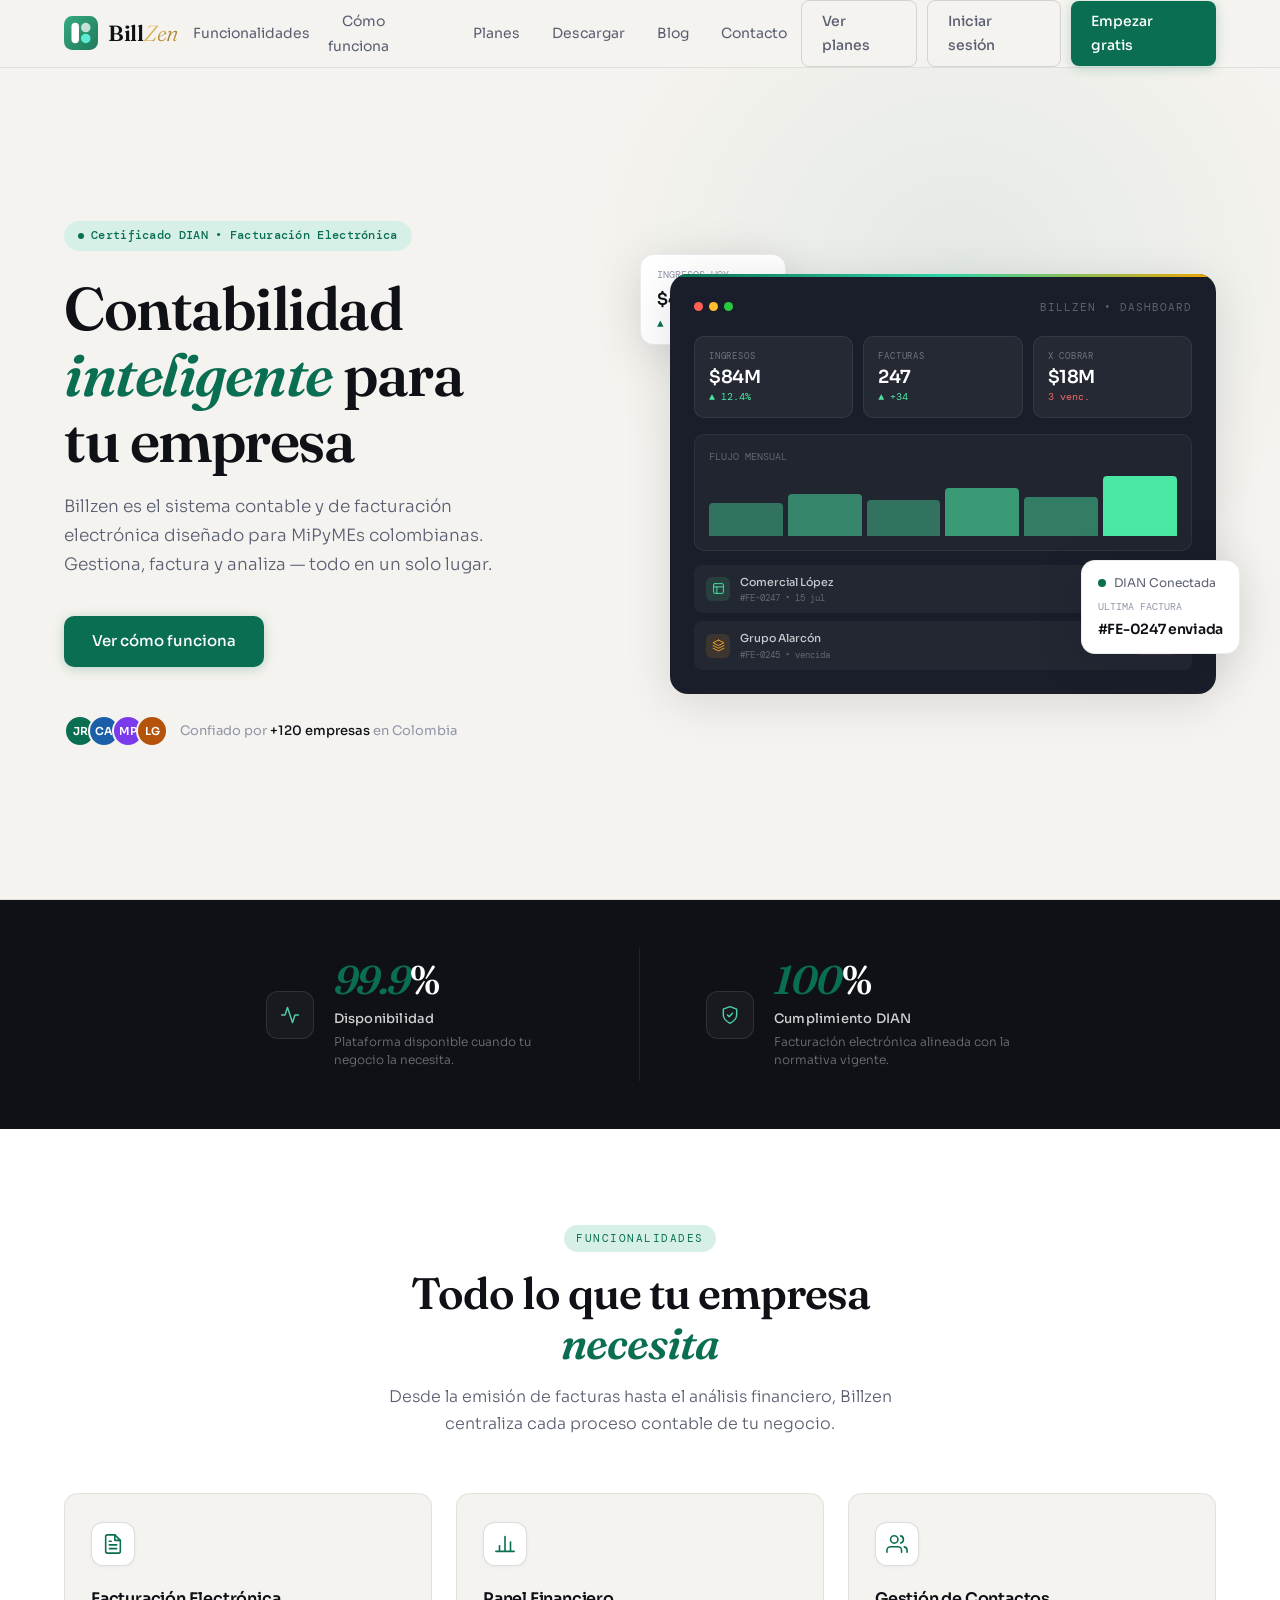
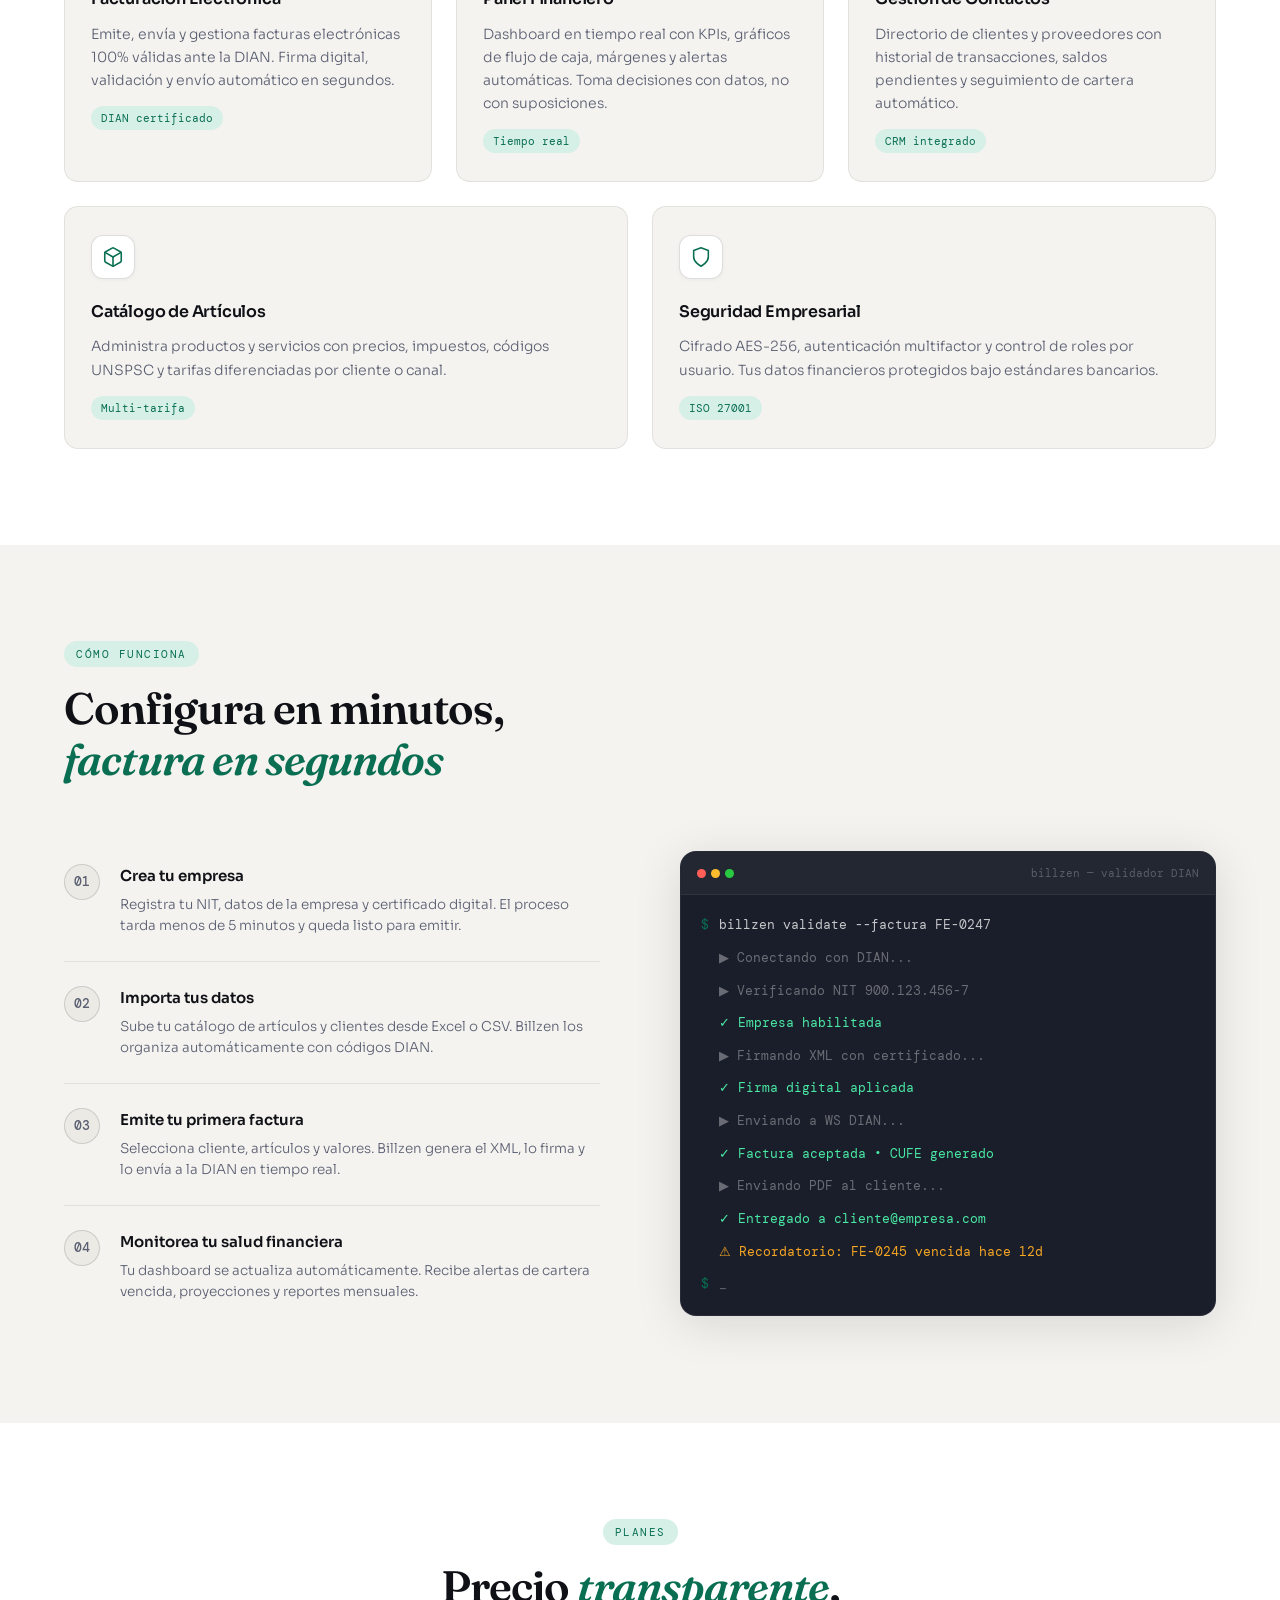
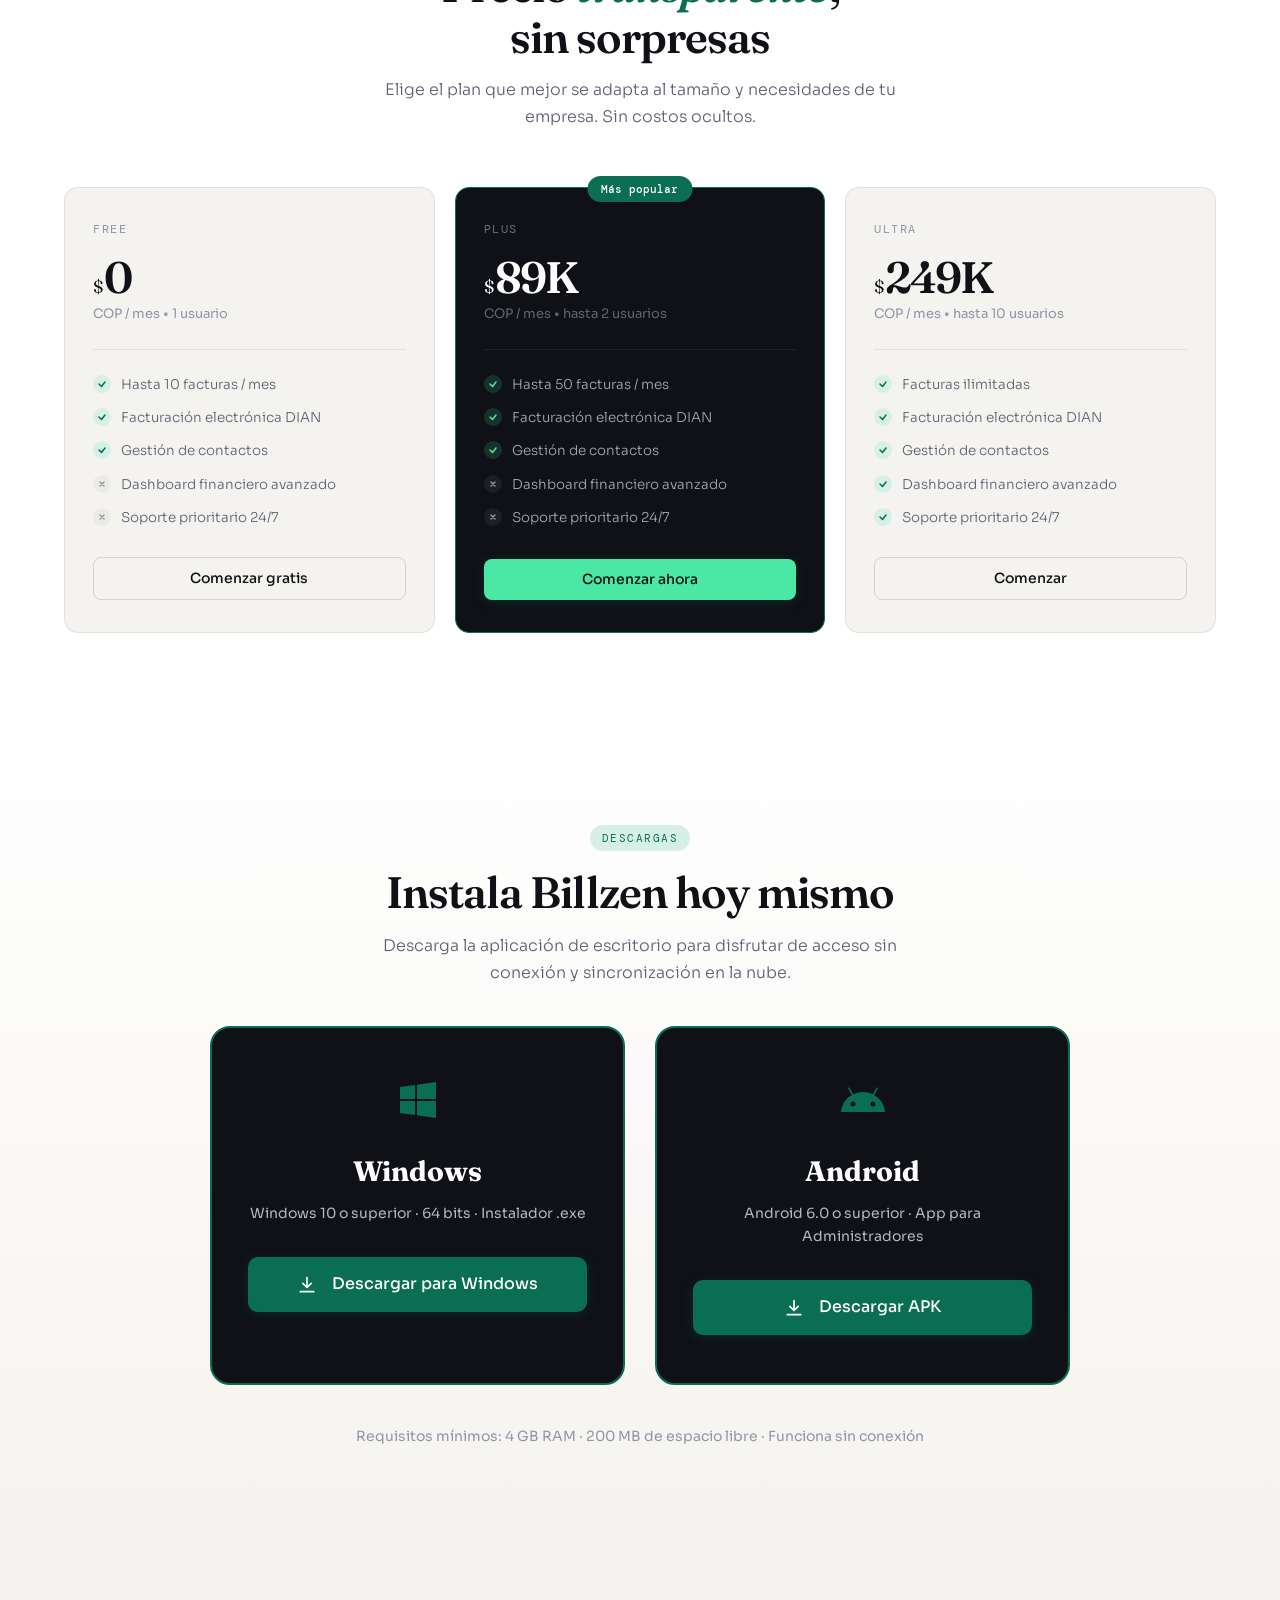
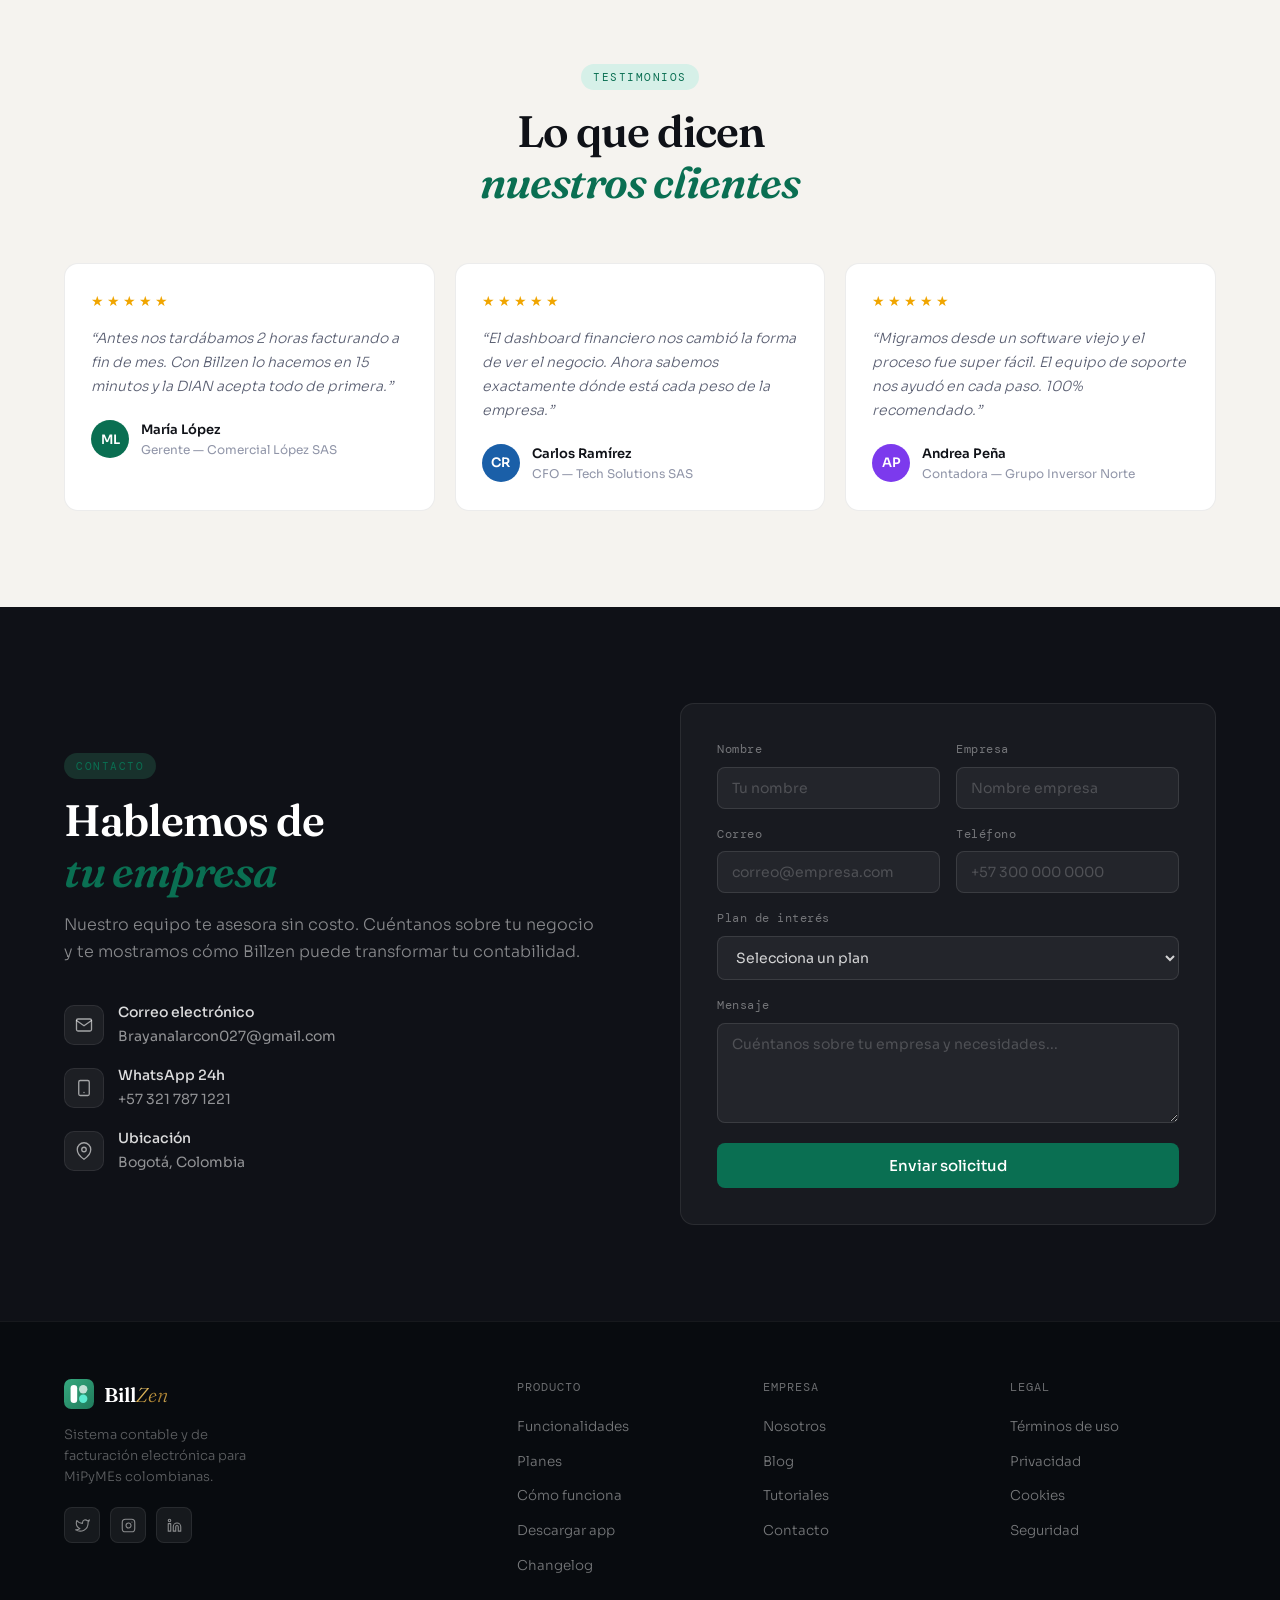
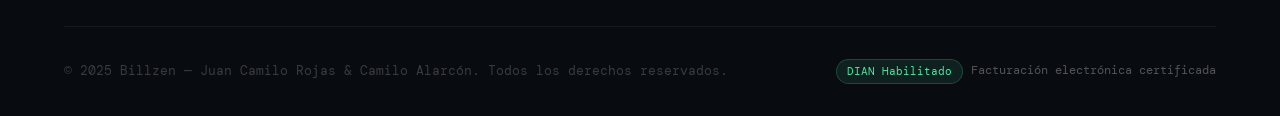
==== commit 80da0476: "(branding): nuevo logo Billzen con isotipo B y wordmark en dorado - Nuevo isotipo vectorial public/i" ====
--- a/public/index.html
+++ b/public/index.html
@@ -18,14 +18,9 @@
   <div class="nav-inner">
     <a href="#" class="nav-logo">
       <div class="nav-logo-mark">
-        <svg viewBox="0 0 18 18" fill="none">
-          <rect x="2" y="2" width="6" height="6" rx="1.5" fill="white"/>
-          <rect x="10" y="2" width="6" height="6" rx="1.5" fill="white" opacity="0.6"/>
-          <rect x="2" y="10" width="6" height="6" rx="1.5" fill="white" opacity="0.6"/>
-          <rect x="10" y="10" width="6" height="6" rx="1.5" fill="white" opacity="0.3"/>
-        </svg>
-      </div>
-      <span class="nav-logo-name">Bill<em>zen</em></span>
+        <img src="img/logo-mark.svg" alt="" />
+      </div>
+      <span class="nav-logo-name">Bill<em>Zen</em></span>
     </a>
 <ul class="nav-links">
   <li><a href="#funcionalidades">Funcionalidades</a></li>
@@ -602,14 +597,9 @@
       <div class="footer-brand">
         <a href="#" class="footer-logo">
           <div class="nav-logo-mark" style="width:30px;height:30px;border-radius:8px;">
-            <svg viewBox="0 0 18 18" fill="none" width="16" height="16">
-              <rect x="2" y="2" width="6" height="6" rx="1.5" fill="white"/>
-              <rect x="10" y="2" width="6" height="6" rx="1.5" fill="white" opacity="0.6"/>
-              <rect x="2" y="10" width="6" height="6" rx="1.5" fill="white" opacity="0.6"/>
-              <rect x="10" y="10" width="6" height="6" rx="1.5" fill="white" opacity="0.3"/>
-            </svg>
-          </div>
-          <span class="footer-logo-name">Billzen</span>
+            <img src="img/logo-mark.svg" alt="" />
+          </div>
+          <span class="footer-logo-name">Bill<em>Zen</em></span>
         </a>
         <p class="footer-tagline">Sistema contable y de facturaci&oacute;n electr&oacute;nica para MiPyMEs colombianas.</p>
         <div class="footer-socials">
--- a/public/css/index.css
+++ b/public/css/index.css
@@ -67,12 +67,11 @@
 }
 .nav-logo-mark {
   width: 34px; height: 34px;
-  background: var(--accent);
   border-radius: 9px;
   display: grid;
   place-items: center;
 }
-.nav-logo-mark svg { width: 18px; height: 18px; }
+.nav-logo-mark img { width: 100%; height: 100%; display: block; }
 .nav-logo-name {
   font-family: var(--font-display);
   font-size: 22px;
@@ -82,7 +81,8 @@
 }
 .nav-logo-name em {
   font-style: italic;
-  color: var(--accent);
+  font-weight: 300;
+  background:linear-gradient(135deg,#f5dc92 0%,#d4a94c 40%,#a47a2c 70%,#e9c873 100%);-webkit-background-clip:text;background-clip:text;-webkit-text-fill-color:transparent;color:#c9a24a;padding-right:.06em;
 }
 .nav-links {
   display: flex;
@@ -955,9 +955,10 @@
 .footer-logo-name {
   font-family: var(--font-display);
   font-size: 20px;
-  font-style: italic;
+  font-weight: 600;
   color: #fff;
 }
+.footer-logo-name em { font-style: italic; font-weight: 300; background:linear-gradient(135deg,#f5dc92 0%,#d4a94c 40%,#a47a2c 70%,#e9c873 100%);-webkit-background-clip:text;background-clip:text;-webkit-text-fill-color:transparent;color:#c9a24a;padding-right:.06em; }
 .footer-tagline { font-size: 13px; color: rgba(255,255,255,0.35); line-height: 1.6; max-width: 220px; font-weight: 300; }
 .footer-socials { display: flex; gap: 10px; margin-top: 20px; }
 .social-btn {
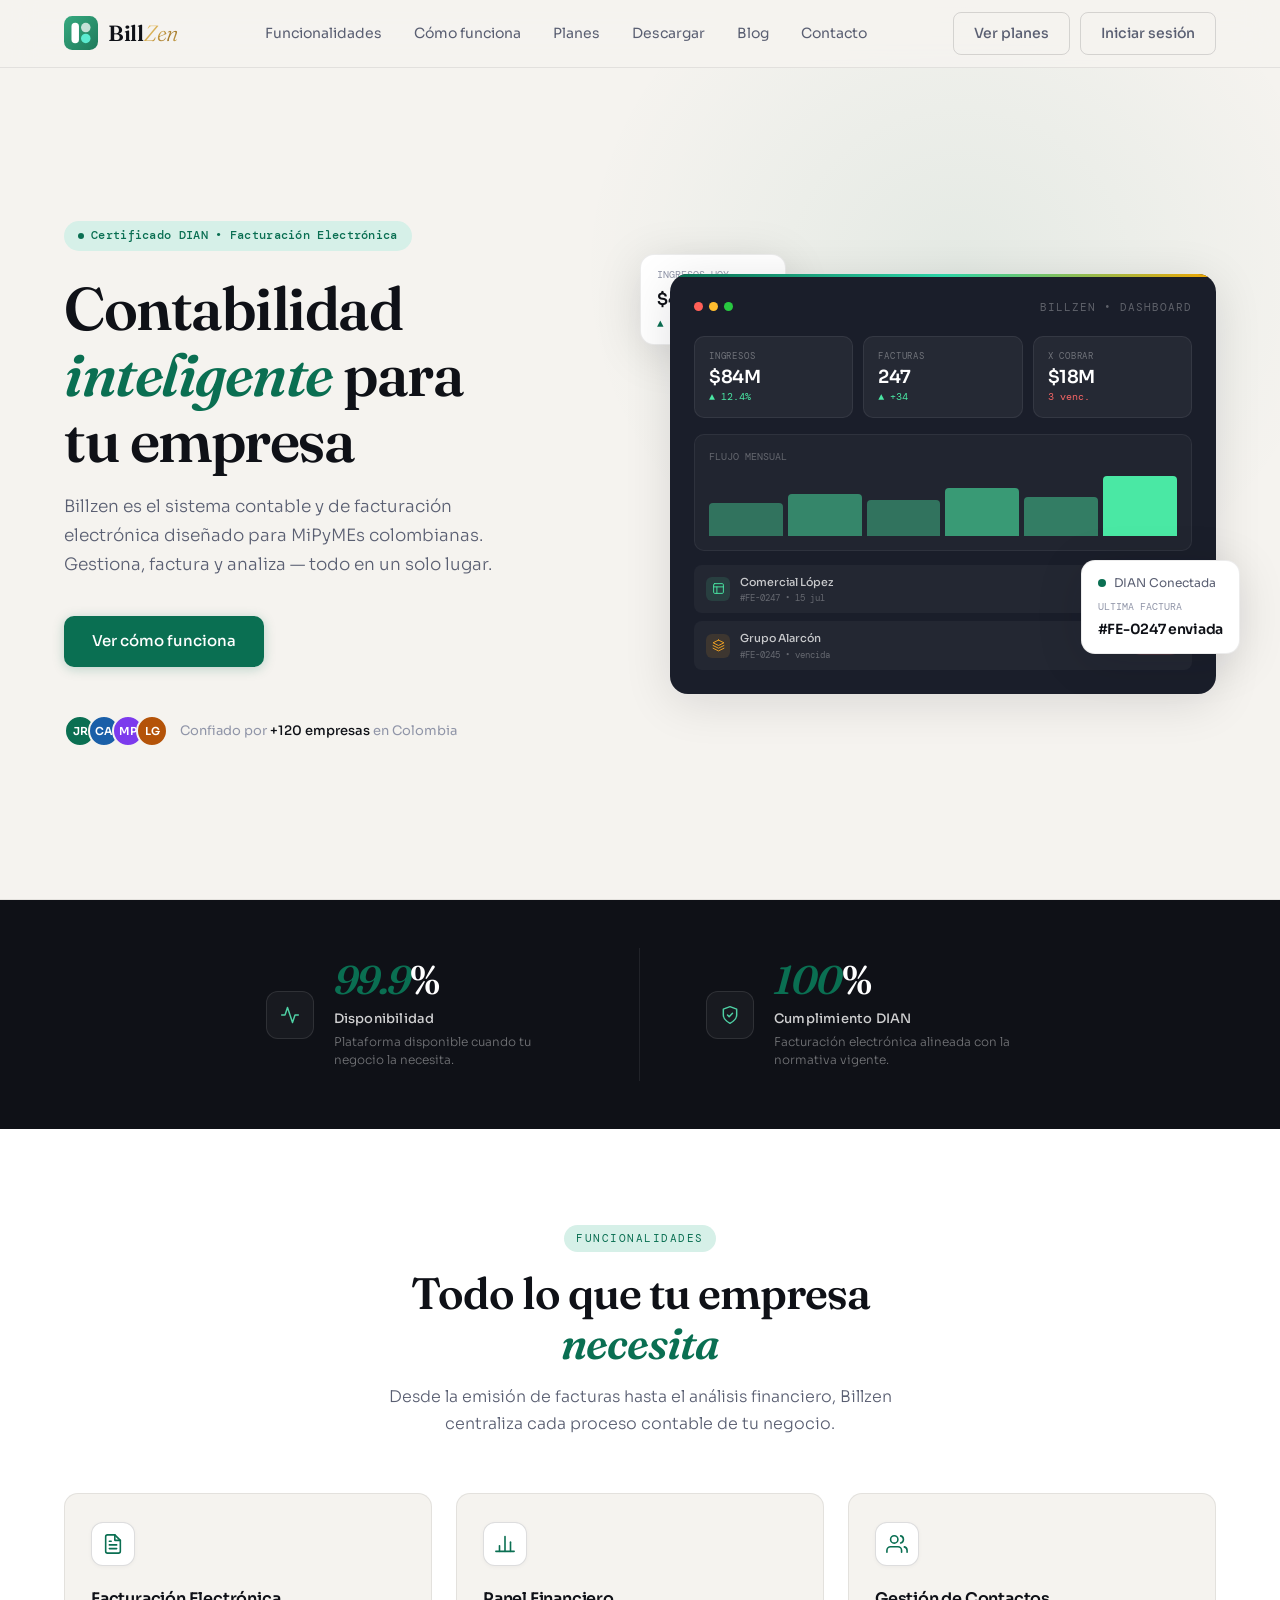
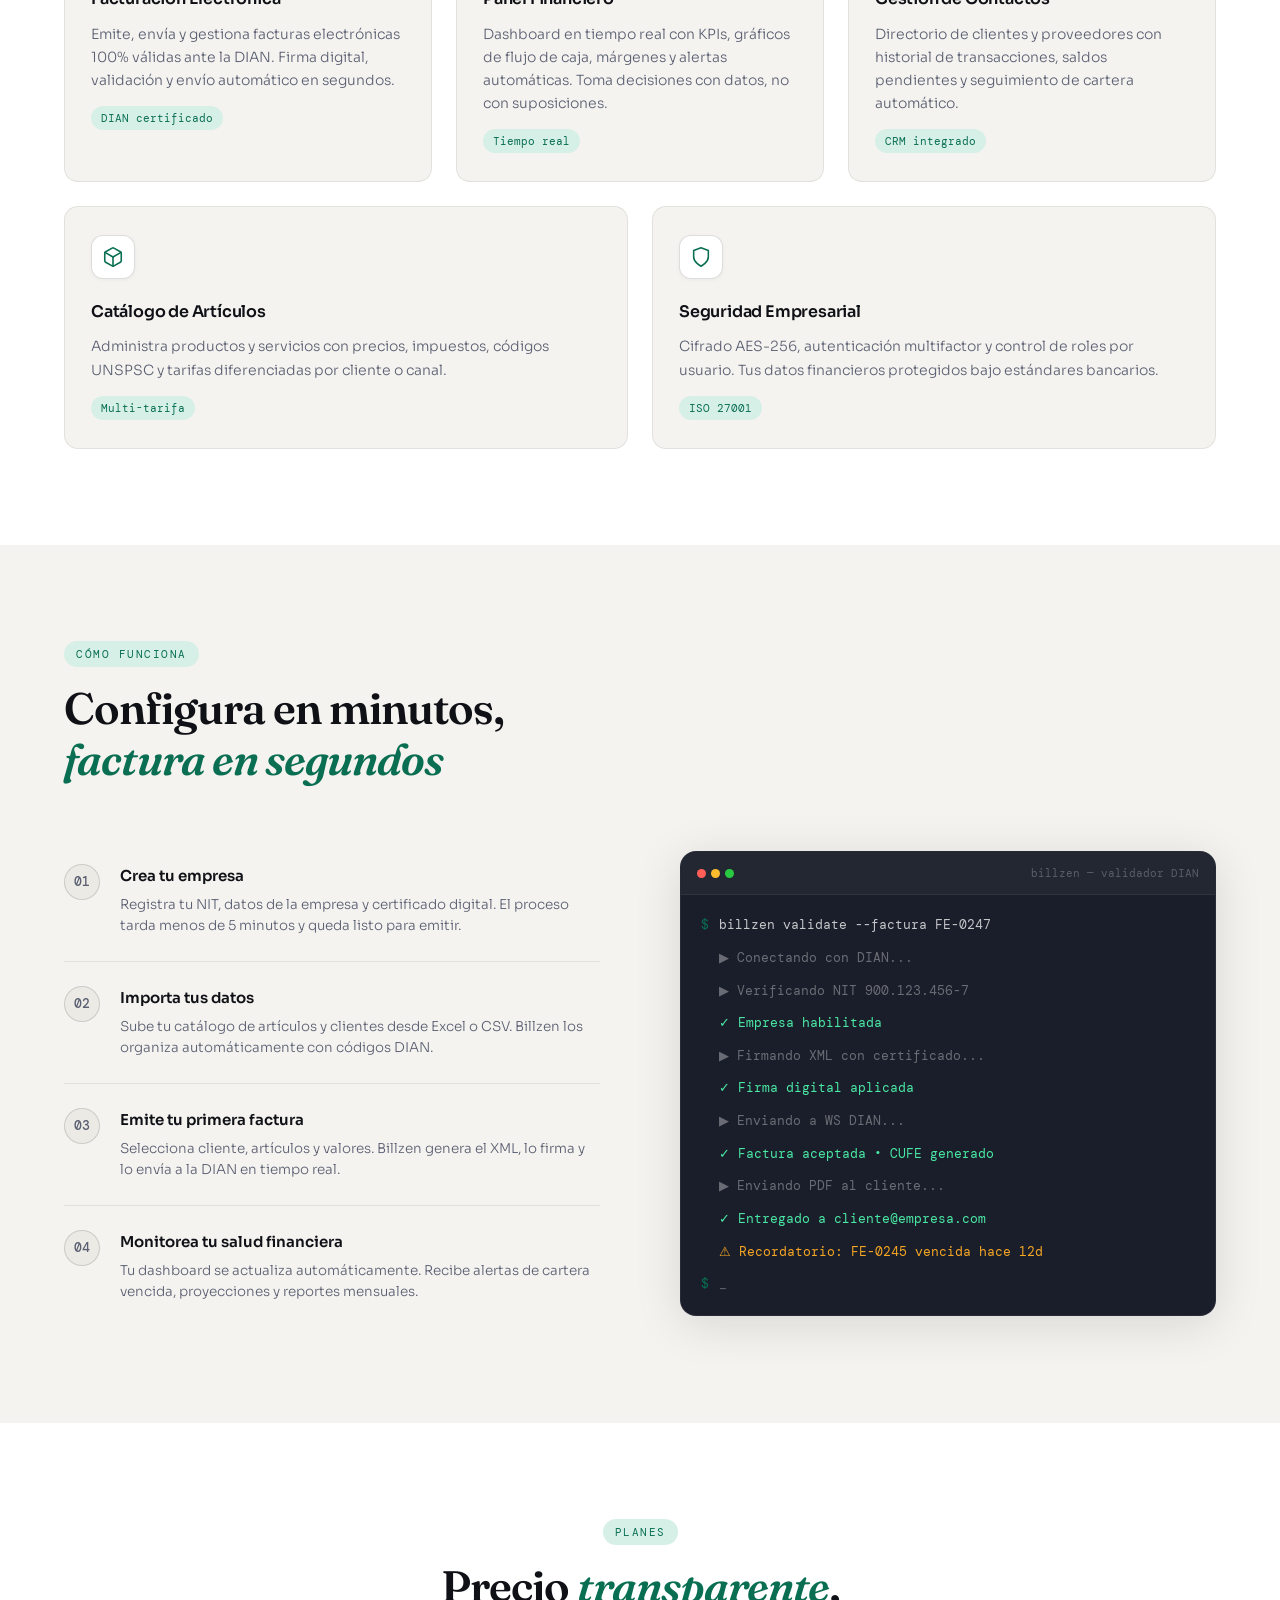
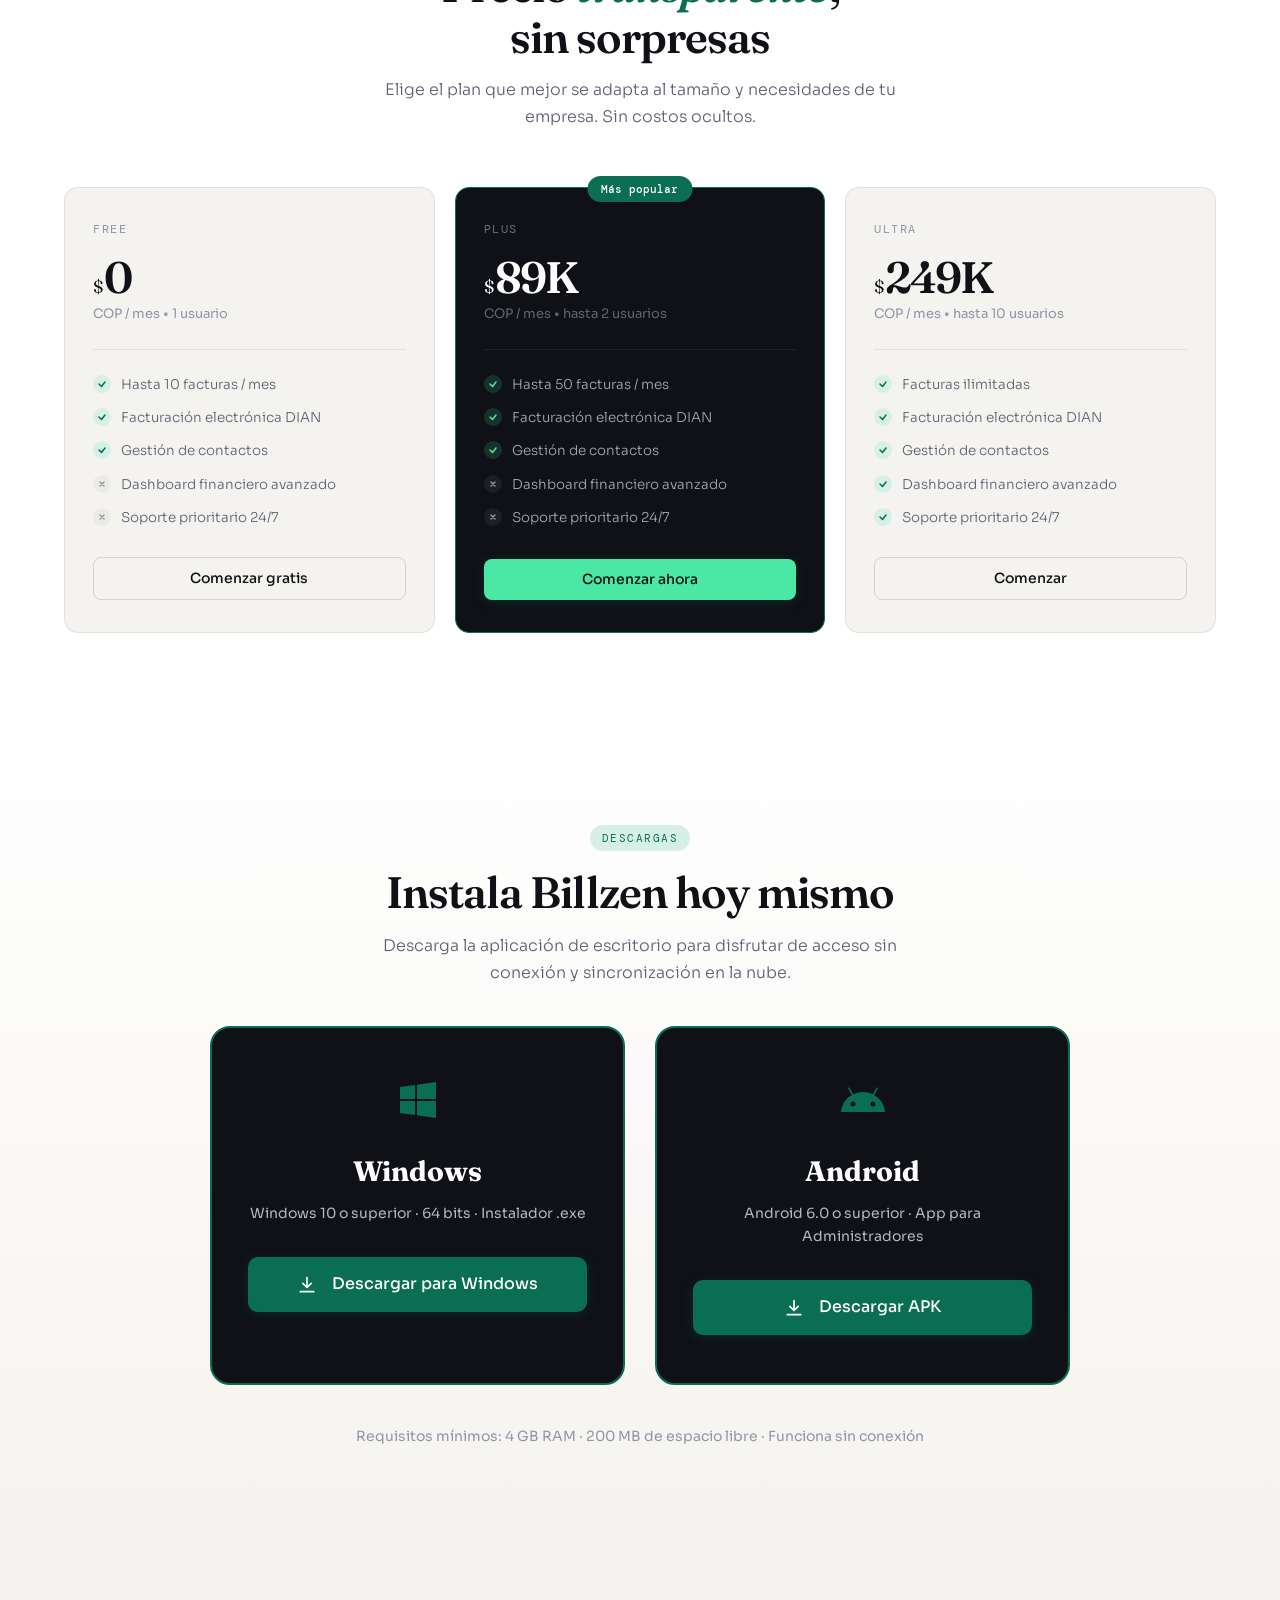
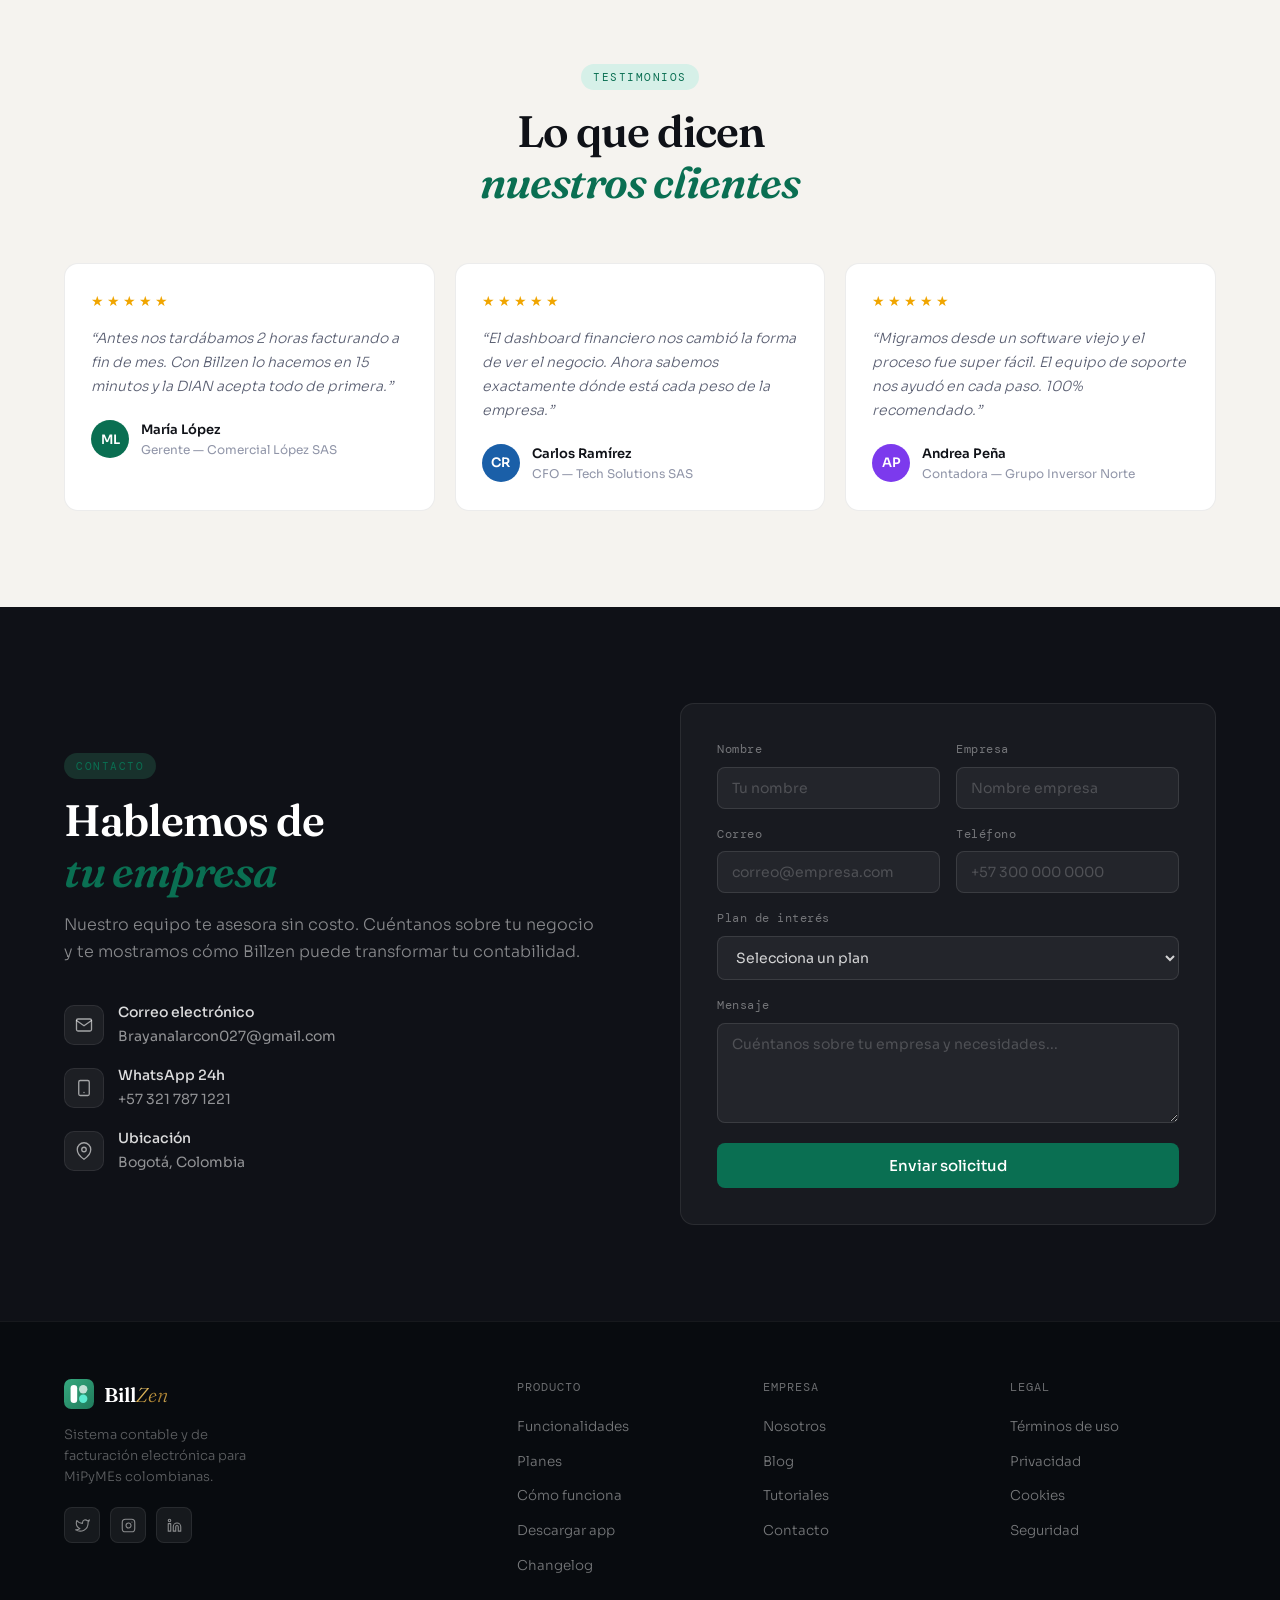
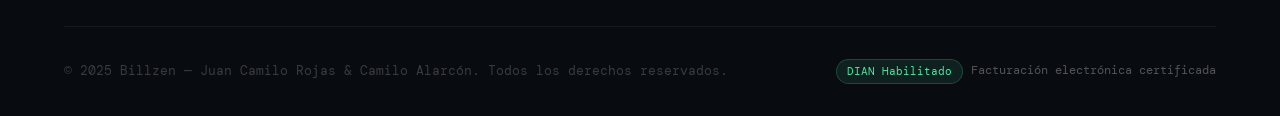
==== commit 3815f2ed: "Buttom remove index.html web page 1. Remove <a href="#contacto" class="btn btn-primary nav-hide-mobi" ====
--- a/public/index.html
+++ b/public/index.html
@@ -34,7 +34,6 @@
     <div class="nav-cta" id="nav-cta-guest">
       <a href="#planes" class="btn btn-ghost nav-hide-mobile">Ver planes</a>
       <a href="login.html" class="btn btn-ghost nav-login-mobile">Iniciar sesión</a>
-      <a href="#contacto" class="btn btn-primary nav-hide-mobile">Empezar gratis</a>
     </div>
     <!-- Visual para clientes (Autenticados) -->
     <div class="nav-cta" id="nav-cta-user" style="display: none;">
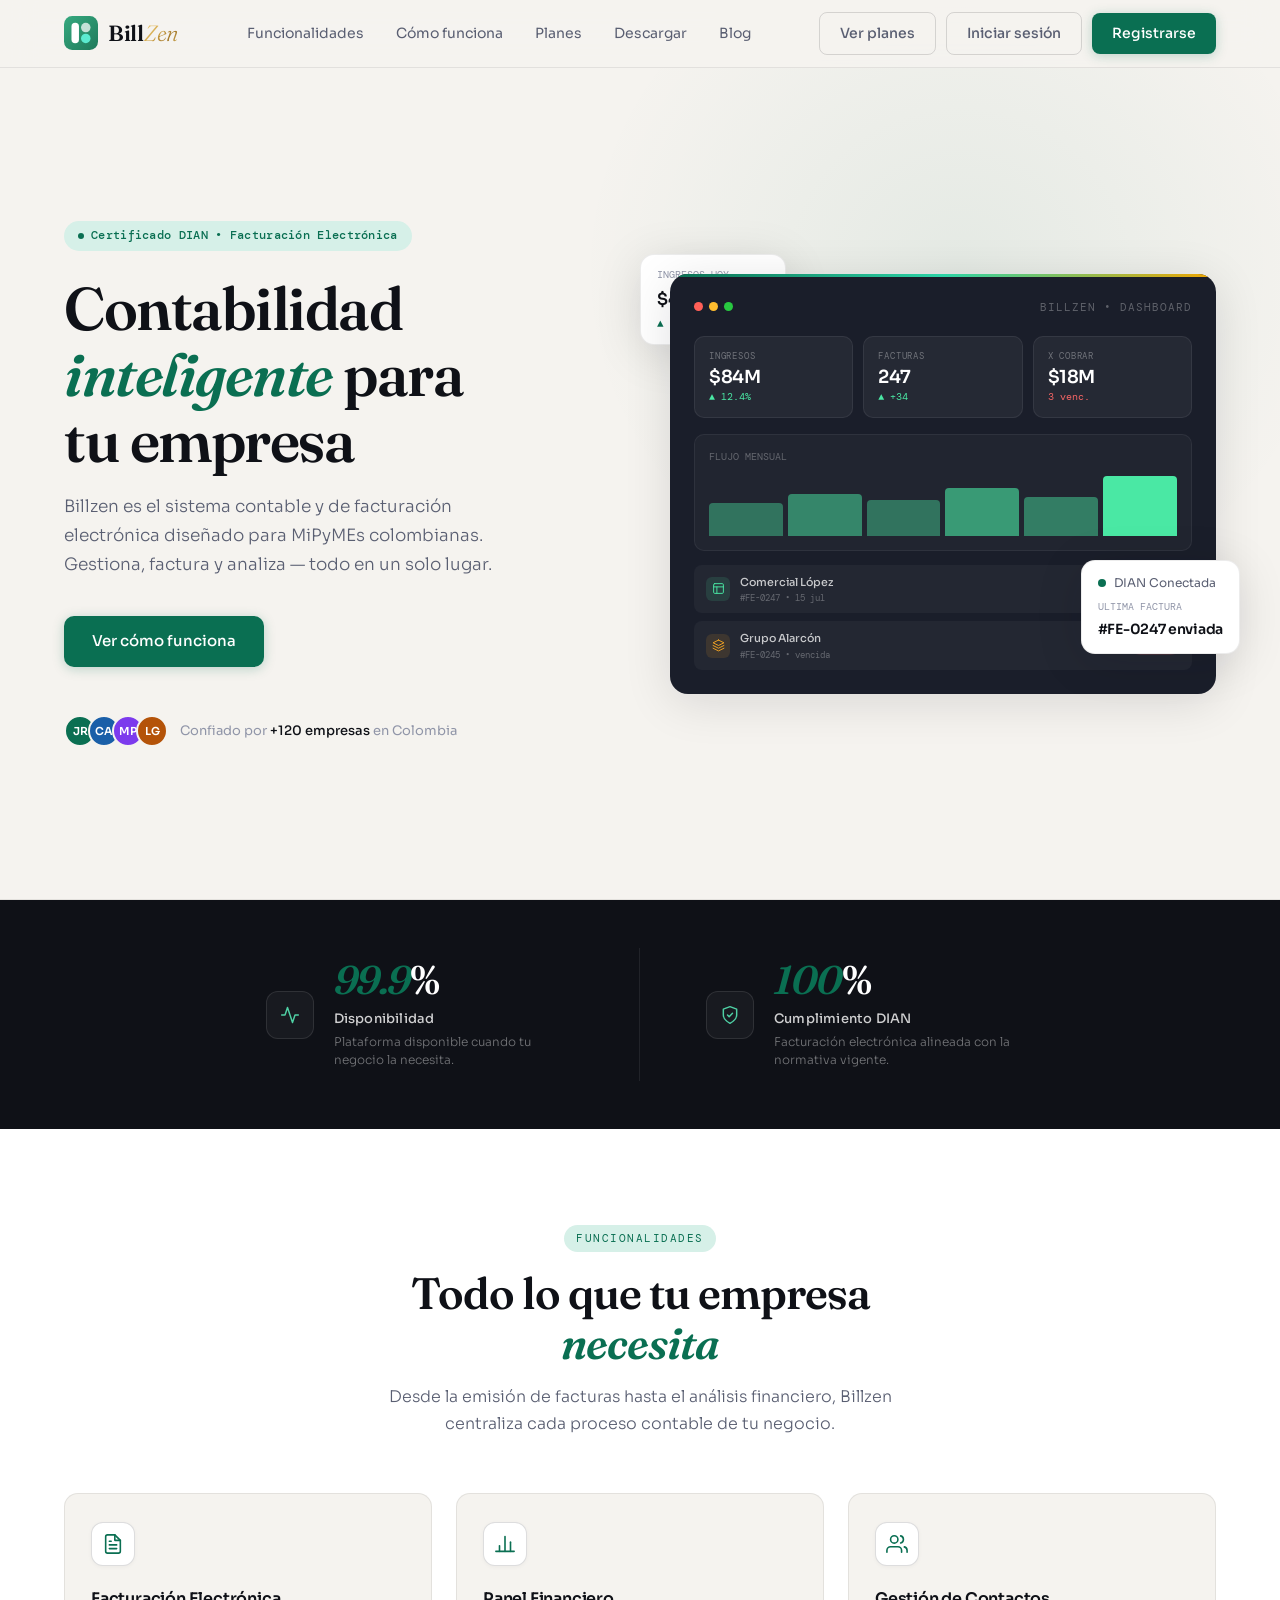
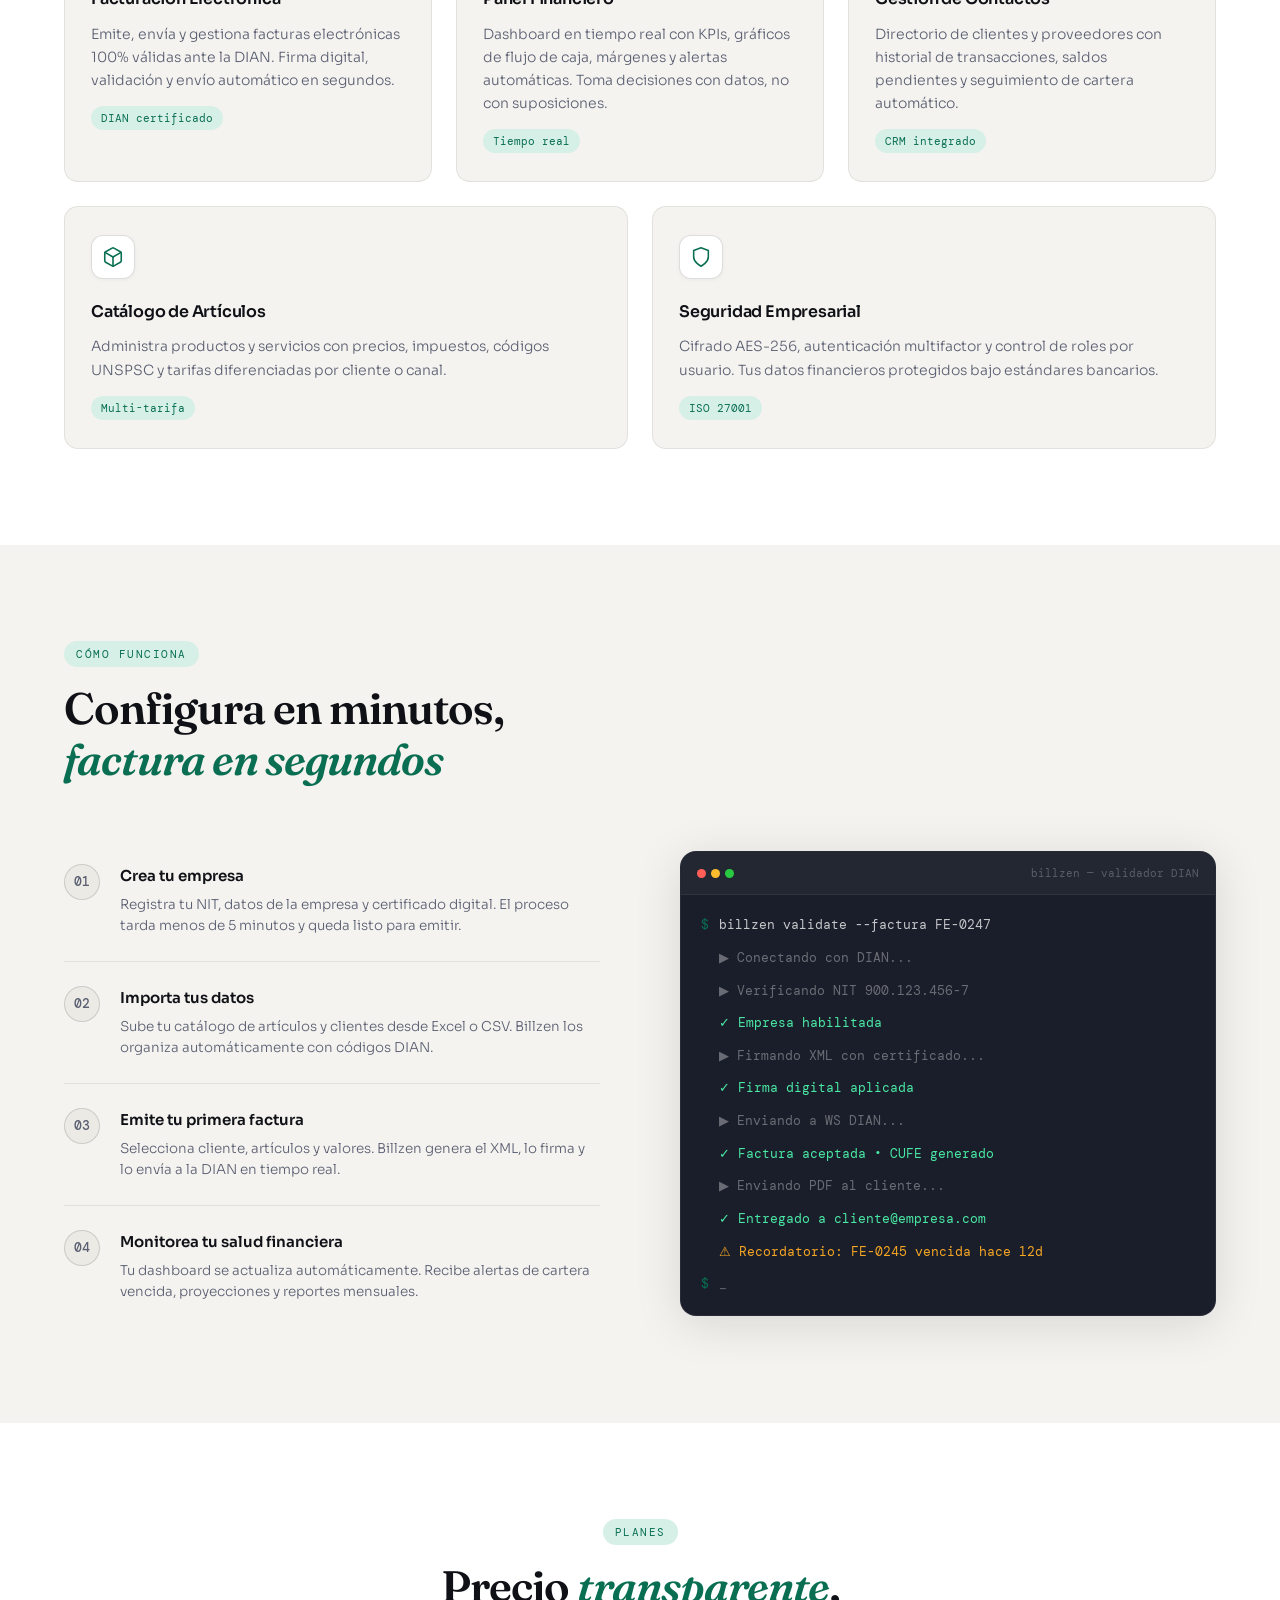
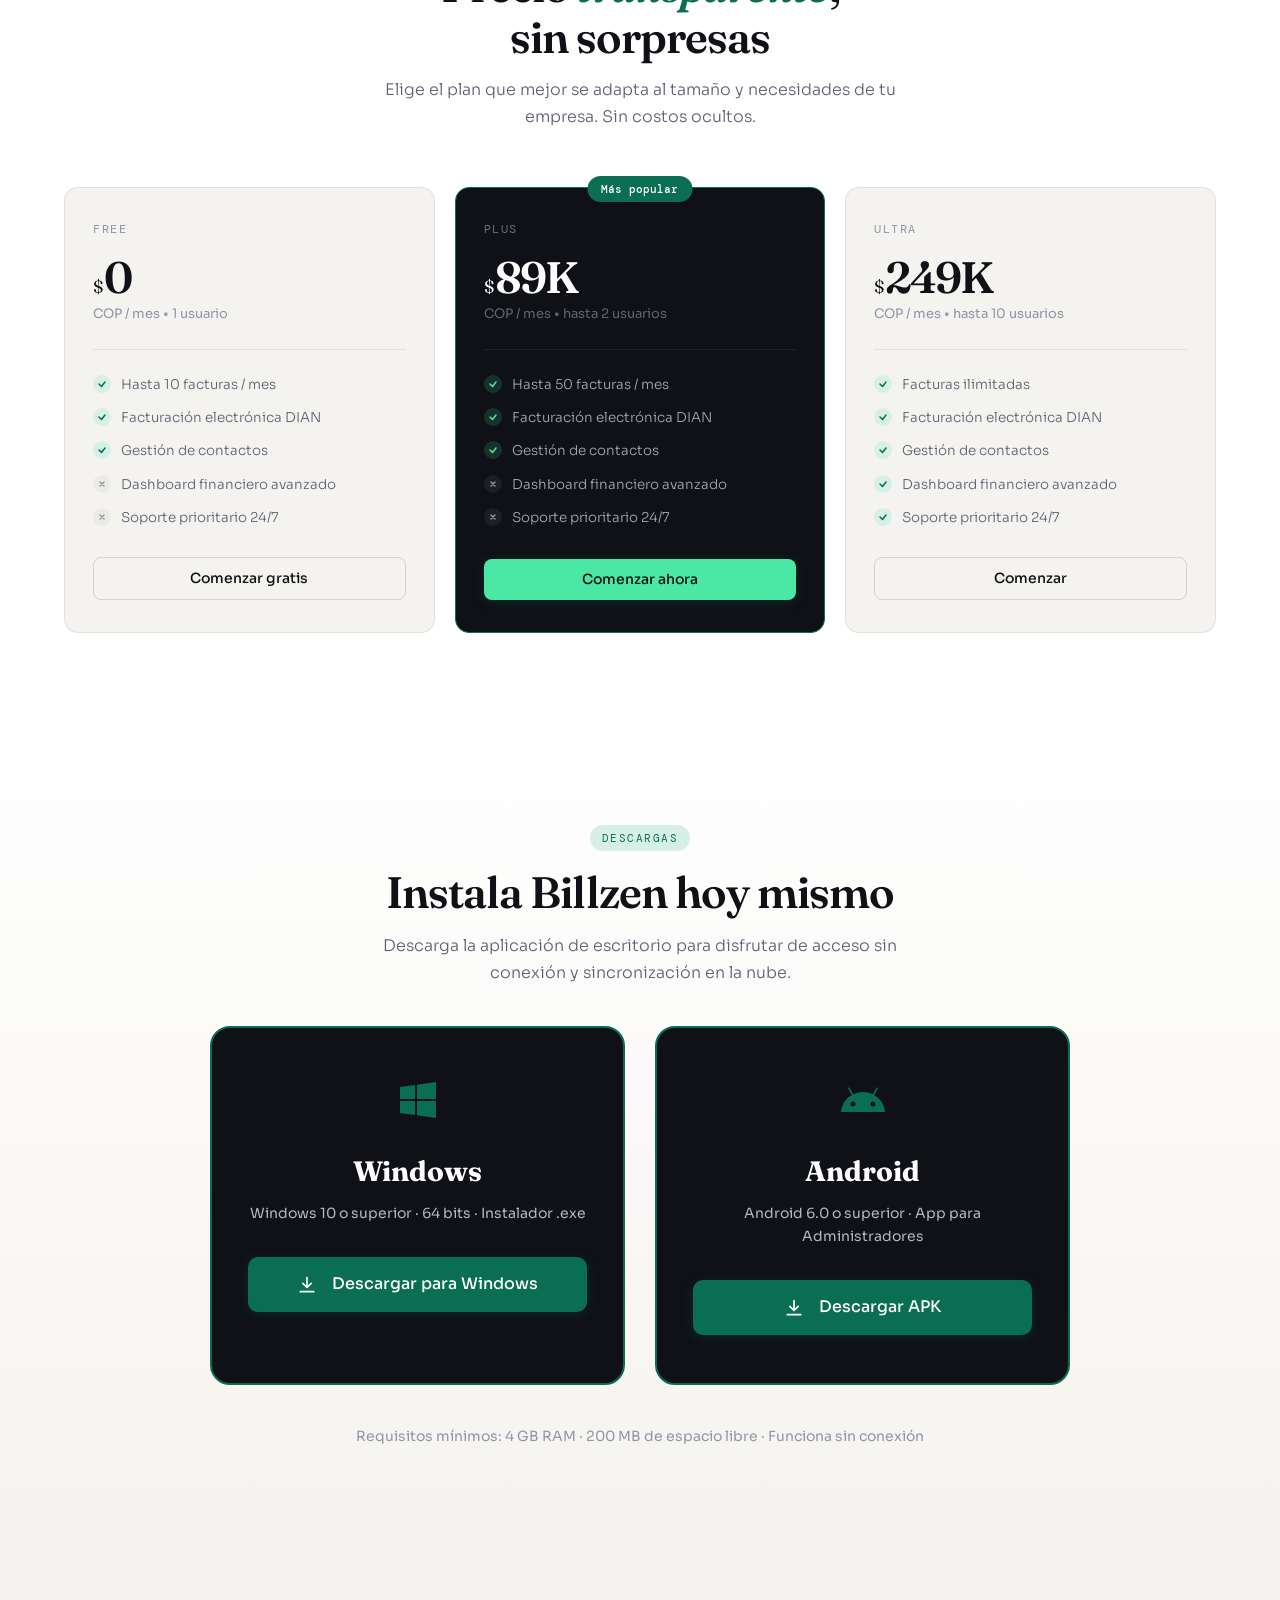
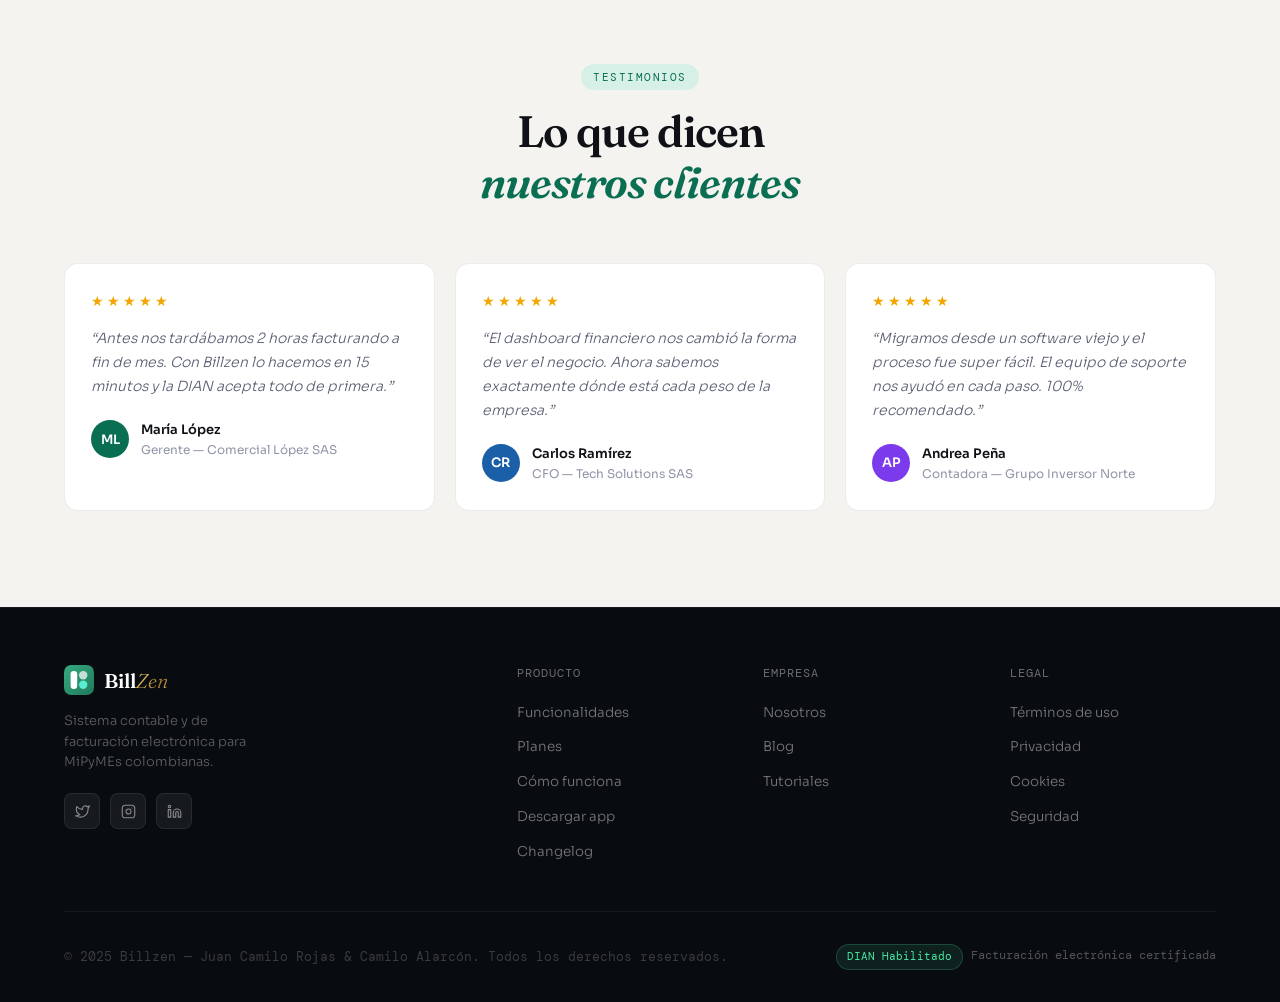
==== commit 95248717: "Update index.html" ====
--- a/public/index.html
+++ b/public/index.html
@@ -28,12 +28,12 @@
   <li><a href="#planes">Planes</a></li>
   <li><a href="#descargar">Descargar</a></li>
   <li><a href="blog.html">Blog</a></li>
-  <li><a href="#contacto">Contacto</a></li>
 </ul>
     <!-- Visual para visitantes (No autenticados) -->
     <div class="nav-cta" id="nav-cta-guest">
       <a href="#planes" class="btn btn-ghost nav-hide-mobile">Ver planes</a>
       <a href="login.html" class="btn btn-ghost nav-login-mobile">Iniciar sesión</a>
+      <a href="login.html#register" class="btn btn-primary nav-hide-mobile">Registrarse</a>
     </div>
     <!-- Visual para clientes (Autenticados) -->
     <div class="nav-cta" id="nav-cta-user" style="display: none;">
@@ -341,7 +341,7 @@
             Soporte prioritario 24/7
           </li>
         </ul>
-        <a href="#contacto" class="btn btn-outline" style="width:100%;justify-content:center">Comenzar gratis</a>
+        <a href="login.html#register" class="btn btn-outline" style="width:100%;justify-content:center">Comenzar gratis</a>
       </div>
 
       <div class="plan-card featured fade-up">
@@ -382,7 +382,7 @@
             Soporte prioritario 24/7
           </li>
         </ul>
-        <a href="#contacto" class="btn btn-primary" style="width:100%;justify-content:center;background:#4AE8A4;color:#0f1117">Comenzar ahora</a>
+        <a href="login.html#register" class="btn btn-primary" style="width:100%;justify-content:center;background:#4AE8A4;color:#0f1117">Comenzar ahora</a>
       </div>
 
       <div class="plan-card fade-up">
@@ -422,7 +422,7 @@
             Soporte prioritario 24/7
           </li>
         </ul>
-        <a href="#contacto" class="btn btn-outline" style="width:100%;justify-content:center">Comenzar</a>
+        <a href="login.html#register" class="btn btn-outline" style="width:100%;justify-content:center">Comenzar</a>
       </div>
     </div>
   </div>
@@ -516,75 +516,6 @@
           </div>
         </div>
       </div>
-    </div>
-  </div>
-</section>
-
-<!-- CONTACT -->
-<section class="contact" id="contacto">
-  <div class="contact-inner">
-    <div class="contact-left">
-      <span class="section-tag">Contacto</span>
-      <h2 class="section-title">Hablemos de<br/><em>tu empresa</em></h2>
-      <p class="section-sub">Nuestro equipo te asesora sin costo. Cuéntanos sobre tu negocio y te mostramos c&oacute;mo Billzen puede transformar tu contabilidad.</p>
-      <div class="contact-info">
-        <div class="cinfo-item">
-          <div class="cinfo-icon"><svg xmlns="http://www.w3.org/2000/svg" width="18" height="18" viewBox="0 0 24 24" fill="none" stroke="rgba(255,255,255,0.6)" stroke-width="1.75" stroke-linecap="round" stroke-linejoin="round"><path d="M4 4h16c1.1 0 2 .9 2 2v12c0 1.1-.9 2-2 2H4c-1.1 0-2-.9-2-2V6c0-1.1.9-2 2-2z"/><polyline points="22,6 12,13 2,6"/></svg></div>
-          <div class="cinfo-text">
-            <strong>Correo electr&oacute;nico</strong>
-            Brayanalarcon027@gmail.com
-          </div>
-        </div>
-        <div class="cinfo-item">
-          <div class="cinfo-icon"><svg xmlns="http://www.w3.org/2000/svg" width="18" height="18" viewBox="0 0 24 24" fill="none" stroke="rgba(255,255,255,0.6)" stroke-width="1.75" stroke-linecap="round" stroke-linejoin="round"><rect x="5" y="2" width="14" height="20" rx="2" ry="2"/><line x1="12" y1="18" x2="12.01" y2="18"/></svg></div>
-          <div class="cinfo-text">
-            <strong>WhatsApp 24h</strong>
-            +57 321  787 1221
-          </div>
-        </div>
-        <div class="cinfo-item">
-          <div class="cinfo-icon"><svg xmlns="http://www.w3.org/2000/svg" width="18" height="18" viewBox="0 0 24 24" fill="none" stroke="rgba(255,255,255,0.6)" stroke-width="1.75" stroke-linecap="round" stroke-linejoin="round"><path d="M21 10c0 7-9 13-9 13s-9-6-9-13a9 9 0 0 1 18 0z"/><circle cx="12" cy="10" r="3"/></svg></div>
-          <div class="cinfo-text">
-            <strong>Ubicaci&oacute;n</strong>
-            Bogot&aacute;, Colombia
-          </div>
-        </div>
-      </div>
-    </div>
-
-    <div class="contact-form">
-      <div class="form-grid">
-        <div class="form-group">
-          <label class="form-label">Nombre</label>
-          <input type="text" class="form-input" placeholder="Tu nombre" />
-        </div>
-        <div class="form-group">
-          <label class="form-label">Empresa</label>
-          <input type="text" class="form-input" placeholder="Nombre empresa" />
-        </div>
-        <div class="form-group">
-          <label class="form-label">Correo</label>
-          <input type="email" class="form-input" placeholder="correo@empresa.com" />
-        </div>
-        <div class="form-group">
-          <label class="form-label">Tel&eacute;fono</label>
-          <input type="tel" class="form-input" placeholder="+57 300 000 0000" />
-        </div>
-        <div class="form-group full">
-          <label class="form-label">Plan de inter&eacute;s</label>
-          <select class="form-input">
-            <option value="" disabled selected>Selecciona un plan</option>
-            <option>Free &mdash; $0/mes</option>
-            <option>Plus &mdash; $89K/mes</option>
-            <option>Ultra &mdash; $249K/mes</option>
-          </select>
-        </div>
-        <div class="form-group full">
-          <label class="form-label">Mensaje</label>
-          <textarea class="form-input" placeholder="Cu&eacute;ntanos sobre tu empresa y necesidades..."></textarea>
-        </div>
-      </div>
-      <button class="form-submit" onclick="handleSubmit(this)">Enviar solicitud</button>
     </div>
   </div>
 </section>
@@ -623,7 +554,6 @@
           <li><a href="#">Nosotros</a></li>
           <li><a href="blog.html">Blog</a></li>
           <li><a href="#">Tutoriales</a></li>
-          <li><a href="#contacto">Contacto</a></li>
         </ul>
       </div>
       <div>
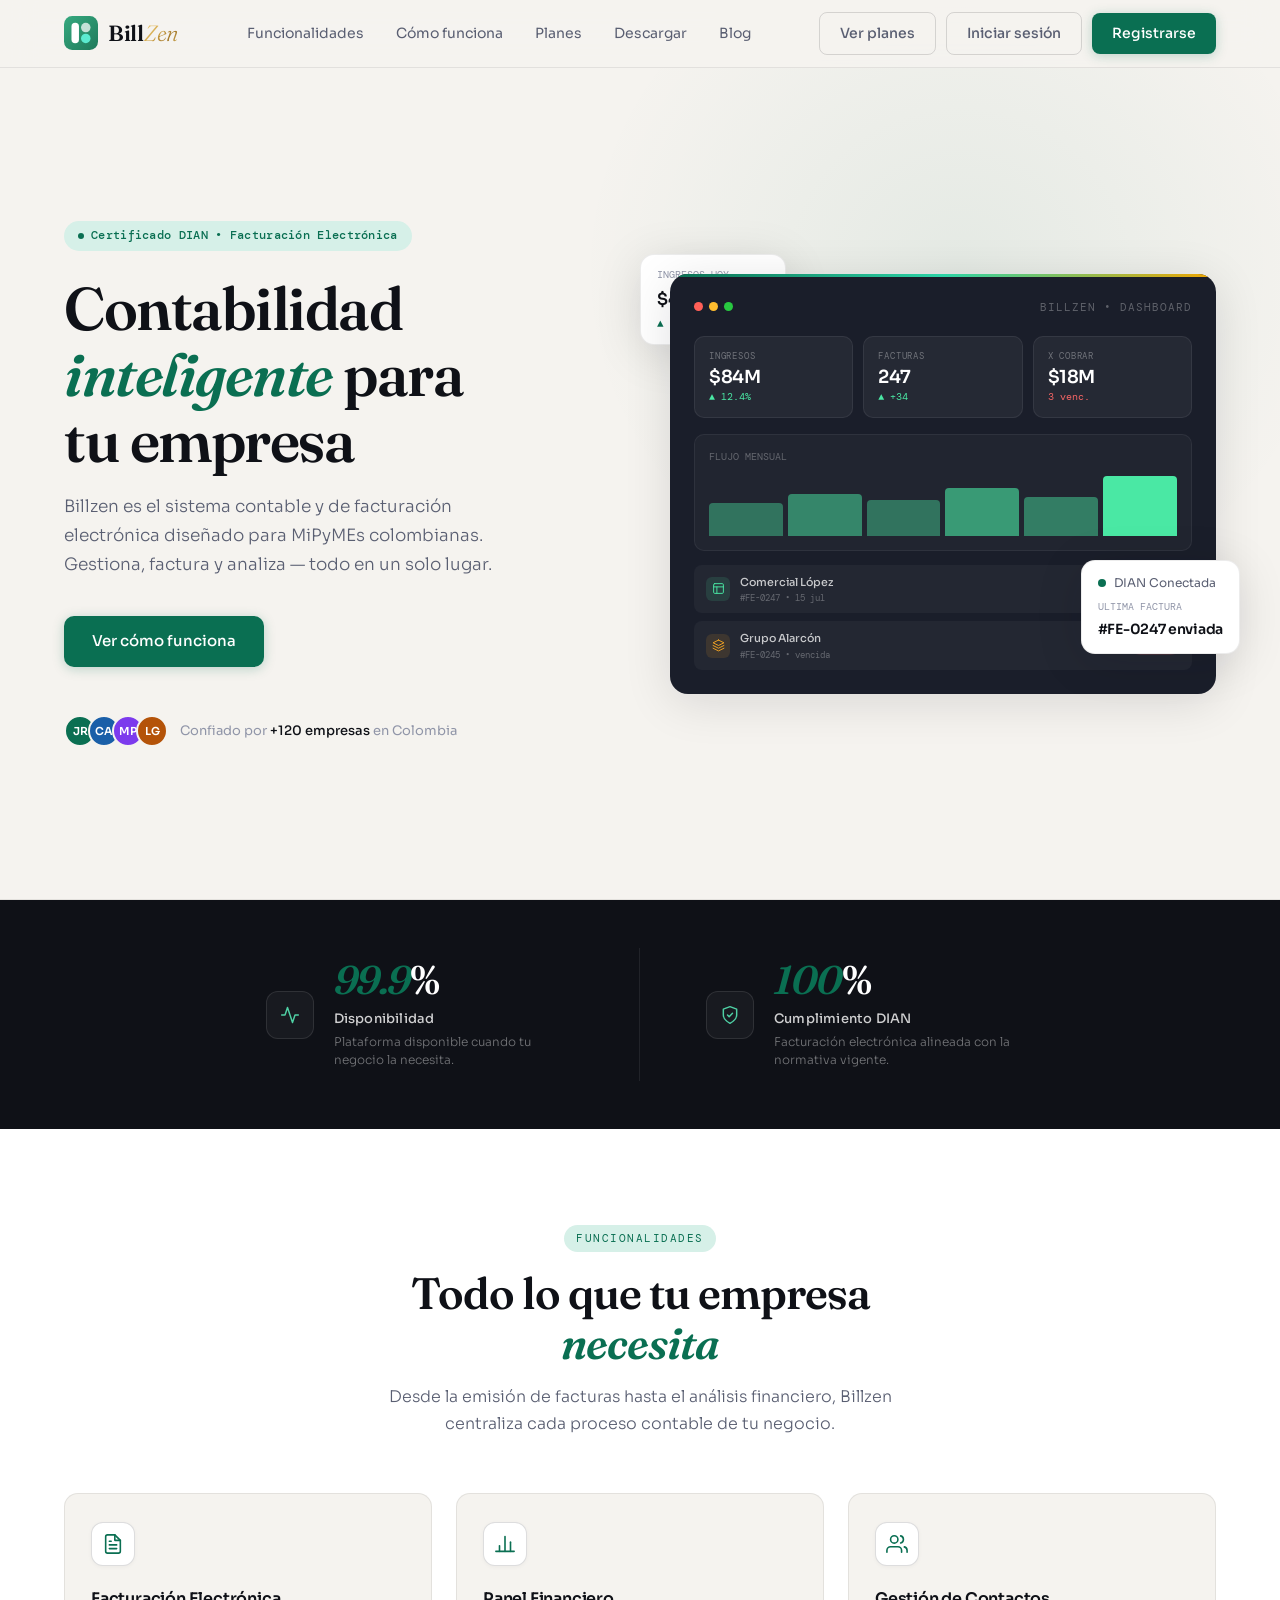
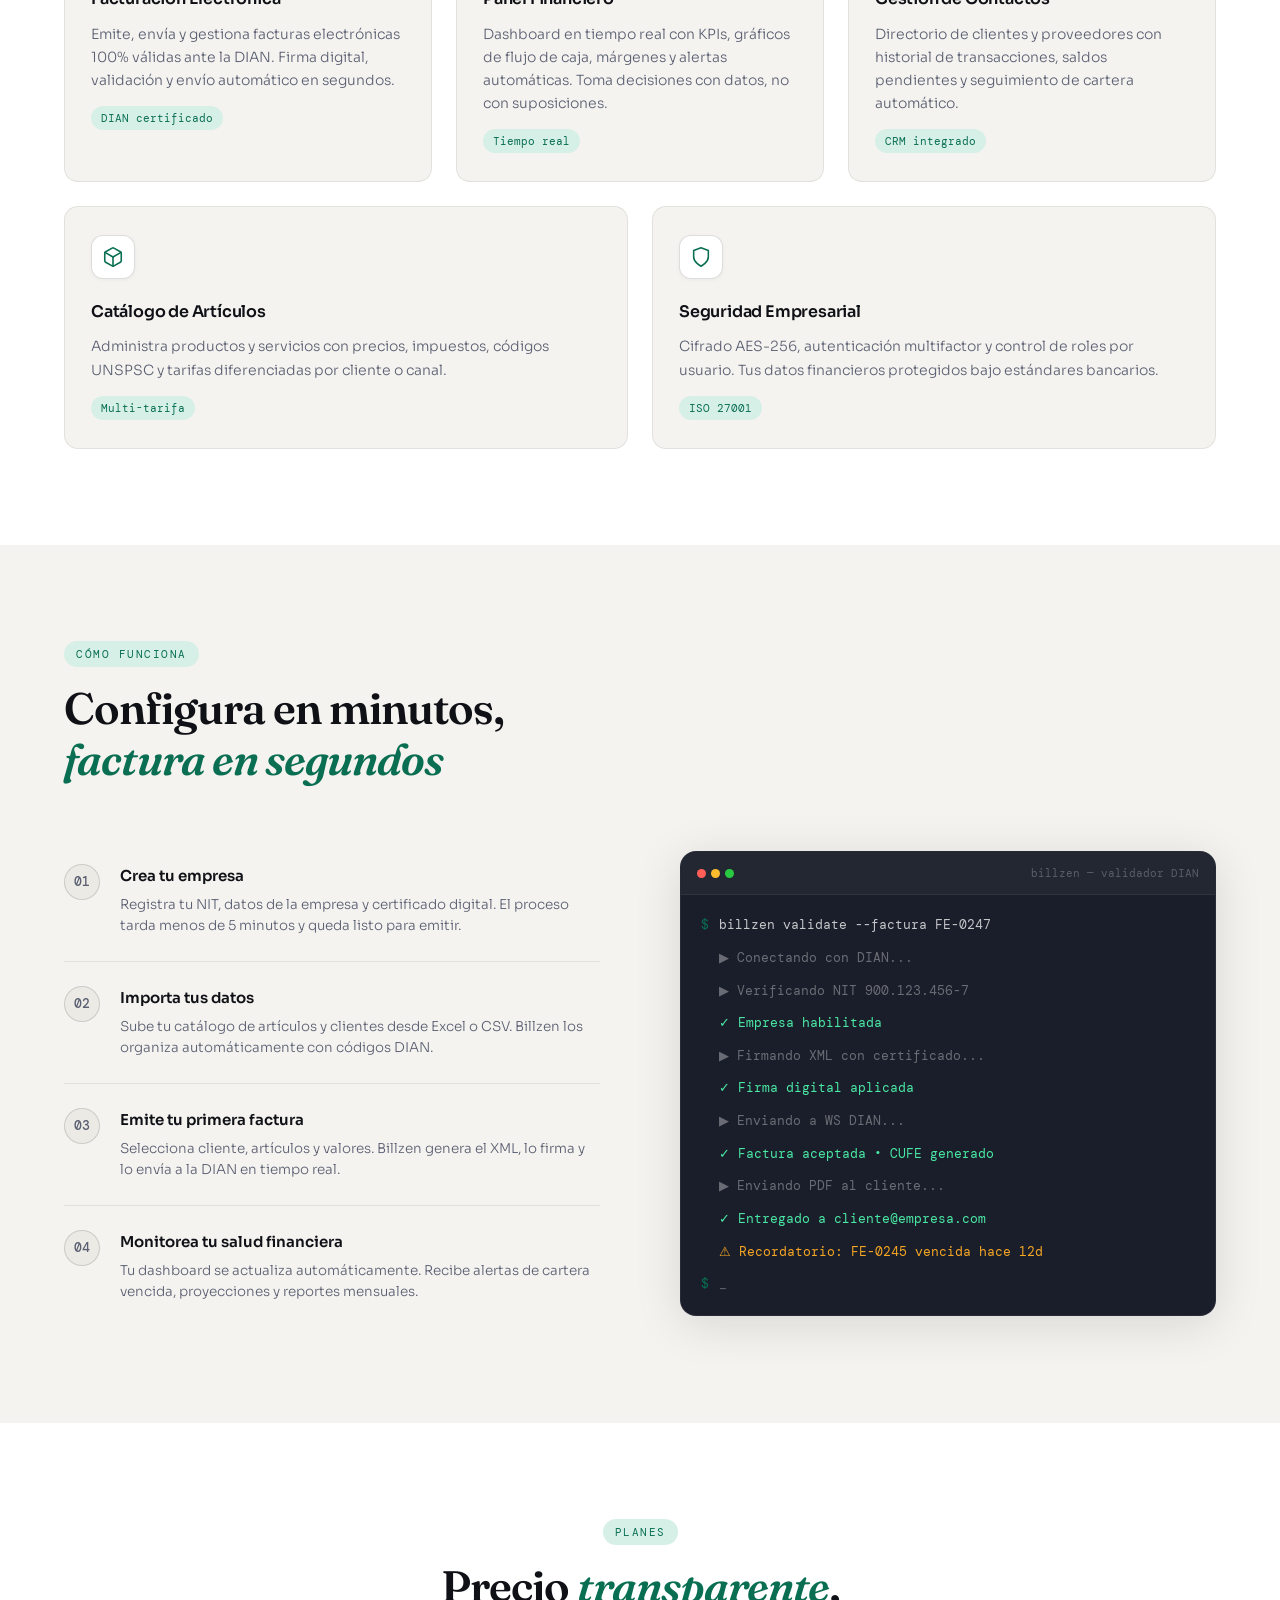
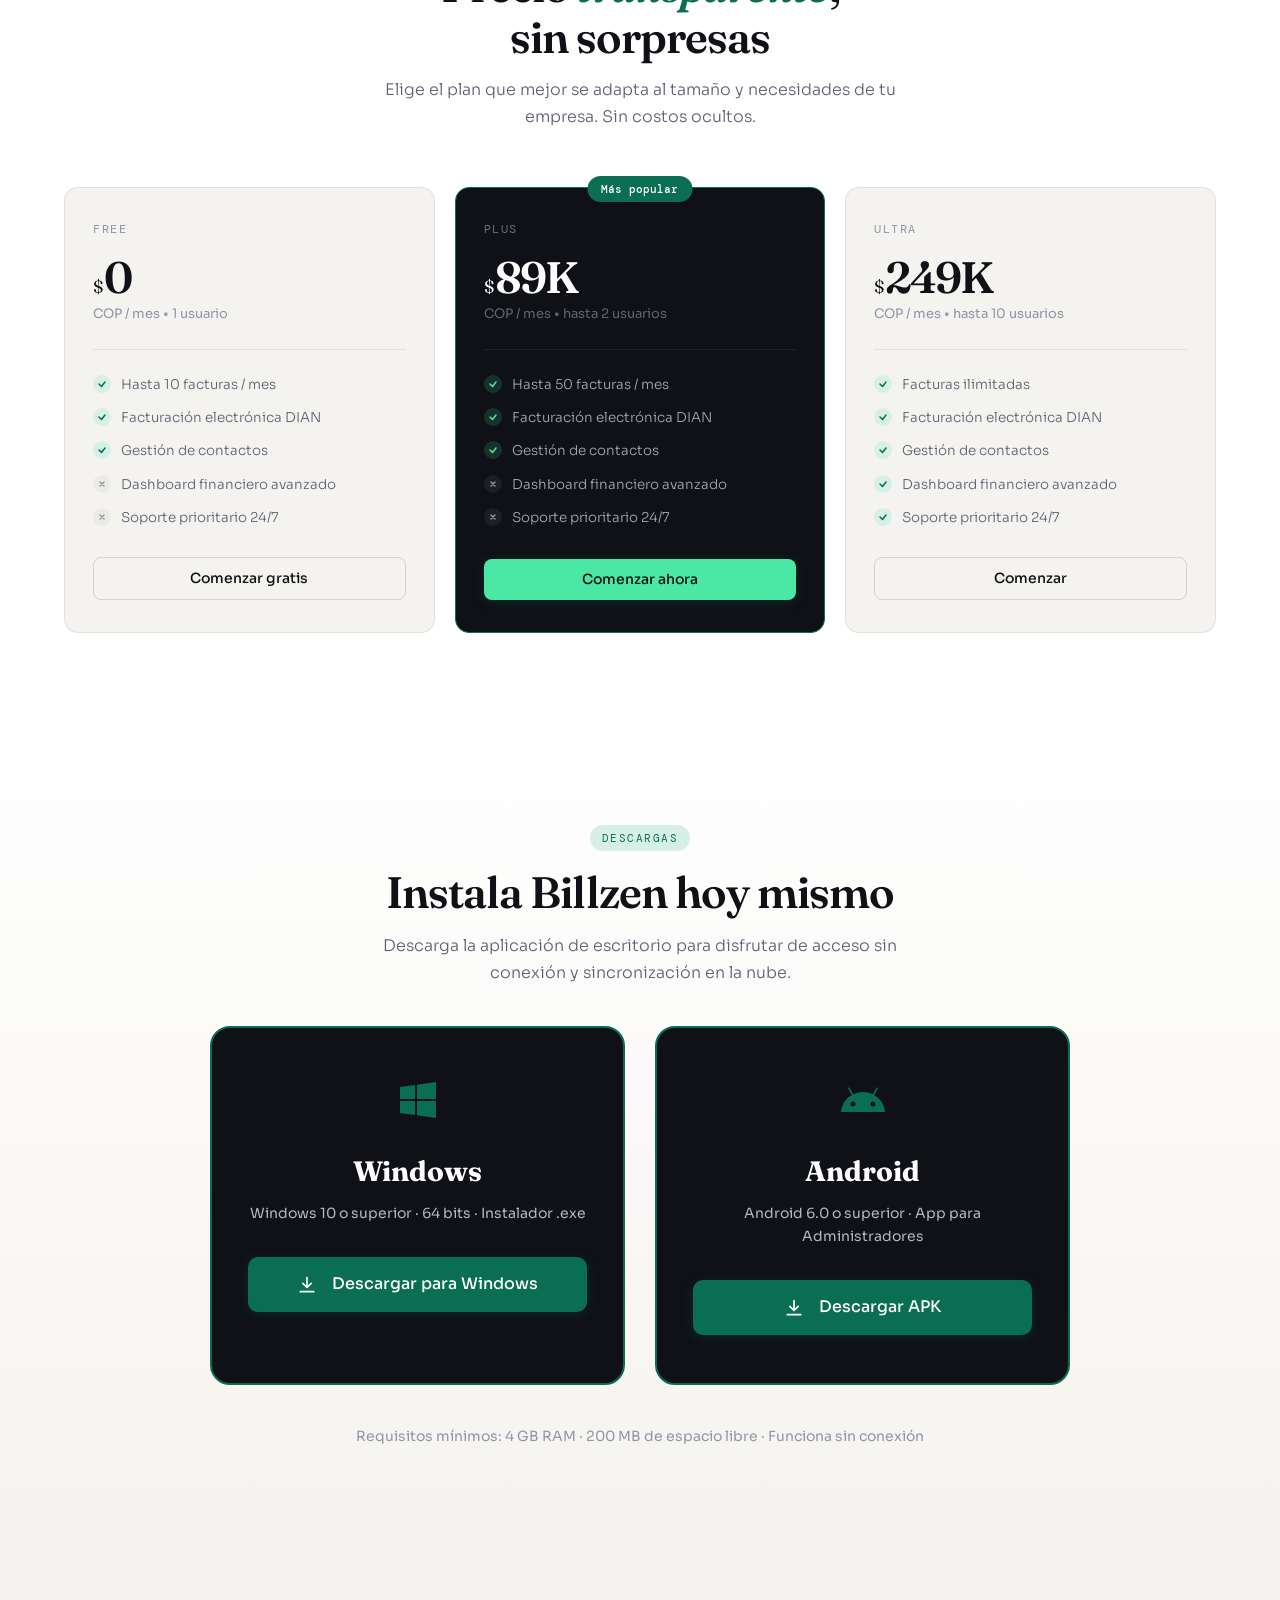
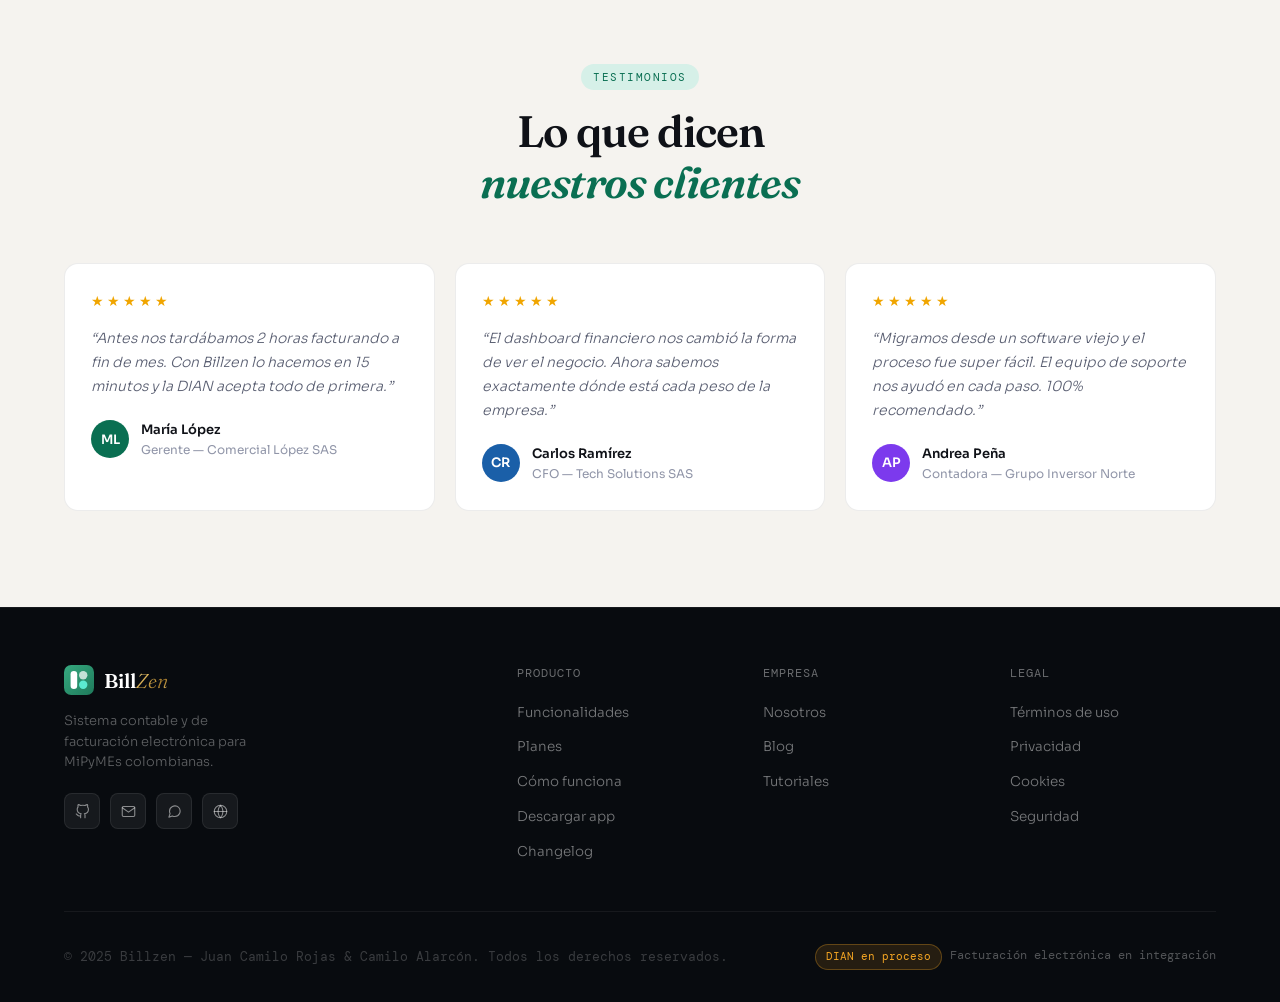
==== commit bdbf4b1a: "Update index.html" ====
--- a/public/index.html
+++ b/public/index.html
@@ -341,7 +341,7 @@
             Soporte prioritario 24/7
           </li>
         </ul>
-        <a href="login.html#register" class="btn btn-outline" style="width:100%;justify-content:center">Comenzar gratis</a>
+        <a href="#descargar" class="btn btn-outline" style="width:100%;justify-content:center">Comenzar gratis</a>
       </div>
 
       <div class="plan-card featured fade-up">
@@ -382,7 +382,7 @@
             Soporte prioritario 24/7
           </li>
         </ul>
-        <a href="login.html#register" class="btn btn-primary" style="width:100%;justify-content:center;background:#4AE8A4;color:#0f1117">Comenzar ahora</a>
+        <a href="proximamente.html" class="btn btn-primary" style="width:100%;justify-content:center;background:#4AE8A4;color:#0f1117">Comenzar ahora</a>
       </div>
 
       <div class="plan-card fade-up">
@@ -422,7 +422,7 @@
             Soporte prioritario 24/7
           </li>
         </ul>
-        <a href="login.html#register" class="btn btn-outline" style="width:100%;justify-content:center">Comenzar</a>
+        <a href="proximamente.html" class="btn btn-outline" style="width:100%;justify-content:center">Comenzar</a>
       </div>
     </div>
   </div>
@@ -533,9 +533,19 @@
         </a>
         <p class="footer-tagline">Sistema contable y de facturaci&oacute;n electr&oacute;nica para MiPyMEs colombianas.</p>
         <div class="footer-socials">
-          <a href="#" class="social-btn" aria-label="Facebook"><svg xmlns="http://www.w3.org/2000/svg" width="15" height="15" viewBox="0 0 24 24" fill="none" stroke="rgba(255,255,255,0.5)" stroke-width="1.75" stroke-linecap="round" stroke-linejoin="round"><path d="M23 3a10.9 10.9 0 0 1-3.14 1.53 4.48 4.48 0 0 0-7.86 3v1A10.66 10.66 0 0 1 3 4s-4 9 5 13a11.64 11.64 0 0 1-7 2c9 5 20 0 20-11.5a4.5 4.5 0 0 0-.08-.83A7.72 7.72 0 0 0 23 3z"/></svg></a>
-          <a href="#" class="social-btn" aria-label="Instagram"><svg xmlns="http://www.w3.org/2000/svg" width="15" height="15" viewBox="0 0 24 24" fill="none" stroke="rgba(255,255,255,0.5)" stroke-width="1.75" stroke-linecap="round" stroke-linejoin="round"><rect x="2" y="2" width="20" height="20" rx="5" ry="5"/><path d="M16 11.37A4 4 0 1 1 12.63 8 4 4 0 0 1 16 11.37z"/><line x1="17.5" y1="6.5" x2="17.51" y2="6.5"/></svg></a>
-          <a href="#" class="social-btn" aria-label="LinkedIn"><svg xmlns="http://www.w3.org/2000/svg" width="15" height="15" viewBox="0 0 24 24" fill="none" stroke="rgba(255,255,255,0.5)" stroke-width="1.75" stroke-linecap="round" stroke-linejoin="round"><path d="M16 8a6 6 0 0 1 6 6v7h-4v-7a2 2 0 0 0-2-2 2 2 0 0 0-2 2v7h-4v-7a6 6 0 0 1 6-6z"/><rect x="2" y="9" width="4" height="12"/><circle cx="4" cy="4" r="2"/></svg></a>
+          <a href="https://github.com/bill-zen-desarrollo" target="_blank" rel="noopener noreferrer" class="social-btn" aria-label="GitHub" title="GitHub">
+            <svg xmlns="http://www.w3.org/2000/svg" width="15" height="15" viewBox="0 0 24 24" fill="none" stroke="rgba(255,255,255,0.5)" stroke-width="1.75" stroke-linecap="round" stroke-linejoin="round"><path d="M9 19c-5 1.5-5-2.5-7-3m14 6v-3.87a3.37 3.37 0 0 0-.94-2.61c3.14-.35 6.44-1.54 6.44-7A5.44 5.44 0 0 0 20 4.77 5.07 5.07 0 0 0 19.91 1S18.73.65 16 2.48a13.38 13.38 0 0 0-7 0C6.27.65 5.09 1 5.09 1A5.07 5.07 0 0 0 5 4.77a5.44 5.44 0 0 0-1.5 3.78c0 5.42 3.3 6.61 6.44 7A3.37 3.37 0 0 0 9 18.13V22"/></svg>
+          </a>
+          <a href="mailto:zentech.solutions.co@gmail.com" class="social-btn" aria-label="Gmail" title="Enviar correo: zentech.solutions.co@gmail.com">
+            <svg xmlns="http://www.w3.org/2000/svg" width="15" height="15" viewBox="0 0 24 24" fill="none" stroke="rgba(255,255,255,0.5)" stroke-width="1.75" stroke-linecap="round" stroke-linejoin="round"><path d="M4 4h16c1.1 0 2 .9 2 2v12c0 1.1-.9 2-2 2H4c-1.1 0-2-.9-2-2V6c0-1.1.9-2 2-2z"/><polyline points="22,6 12,13 2,6"/></svg>
+          </a>
+          <a href="https://wa.me/573223109301" target="_blank" rel="noopener noreferrer" class="social-btn" aria-label="WhatsApp" title="WhatsApp: +57 322 310 9301">
+            <svg xmlns="http://www.w3.org/2000/svg" width="15" height="15" viewBox="0 0 24 24" fill="none" stroke="rgba(255,255,255,0.5)" stroke-width="1.75" stroke-linecap="round" stroke-linejoin="round"><path d="M21 11.5a8.38 8.38 0 0 1-.9 3.8 8.5 8.5 0 0 1-7.6 4.7 8.38 8.38 0 0 1-3.8-.9L3 21l1.9-5.7a8.38 8.38 0 0 1-.9-3.8 8.5 8.5 0 0 1 4.7-7.6 8.38 8.38 0 0 1 3.8-.9h.5a8.48 8.48 0 0 1 8 8v.5z"/></svg>
+          </a>
+          <!-- Espacio listo para el link de la página web de contacto (reemplazar href="#" por tu URL) -->
+          <a href="#" target="_blank" rel="noopener noreferrer" class="social-btn" aria-label="Página web de contacto" title="Página web de contacto">
+            <svg xmlns="http://www.w3.org/2000/svg" width="15" height="15" viewBox="0 0 24 24" fill="none" stroke="rgba(255,255,255,0.5)" stroke-width="1.75" stroke-linecap="round" stroke-linejoin="round"><circle cx="12" cy="12" r="10"/><line x1="2" y1="12" x2="22" y2="12"/><path d="M12 2a15.3 15.3 0 0 1 4 10 15.3 15.3 0 0 1-4 10 15.3 15.3 0 0 1-4-10 15.3 15.3 0 0 1 4-10z"/></svg>
+          </a>
         </div>
       </div>
       <div>
@@ -569,8 +579,8 @@
     <div class="footer-bottom">
       <div class="footer-copy">&copy; 2025 Billzen &mdash; Juan Camilo Rojas &amp; Camilo Alarc&oacute;n. Todos los derechos reservados.</div>
       <div class="footer-dian">
-        <span class="dian-badge">DIAN Habilitado</span>
-        Facturaci&oacute;n electr&oacute;nica certificada
+        <span class="dian-badge">DIAN en proceso</span>
+        Facturaci&oacute;n electr&oacute;nica en integraci&oacute;n
       </div>
     </div>
   </div>
--- a/public/css/index.css
+++ b/public/css/index.css
@@ -988,9 +988,9 @@
   color: rgba(255,255,255,0.3);
 }
 .dian-badge {
-  background: rgba(74,232,164,0.1);
-  border: 1px solid rgba(74,232,164,0.2);
-  color: #4AE8A4;
+  background: rgba(245, 166, 35, 0.12);
+  border: 1px solid rgba(245, 166, 35, 0.3);
+  color: #F5A623;
   padding: 3px 10px;
   border-radius: 20px;
   font-size: 10.5px;
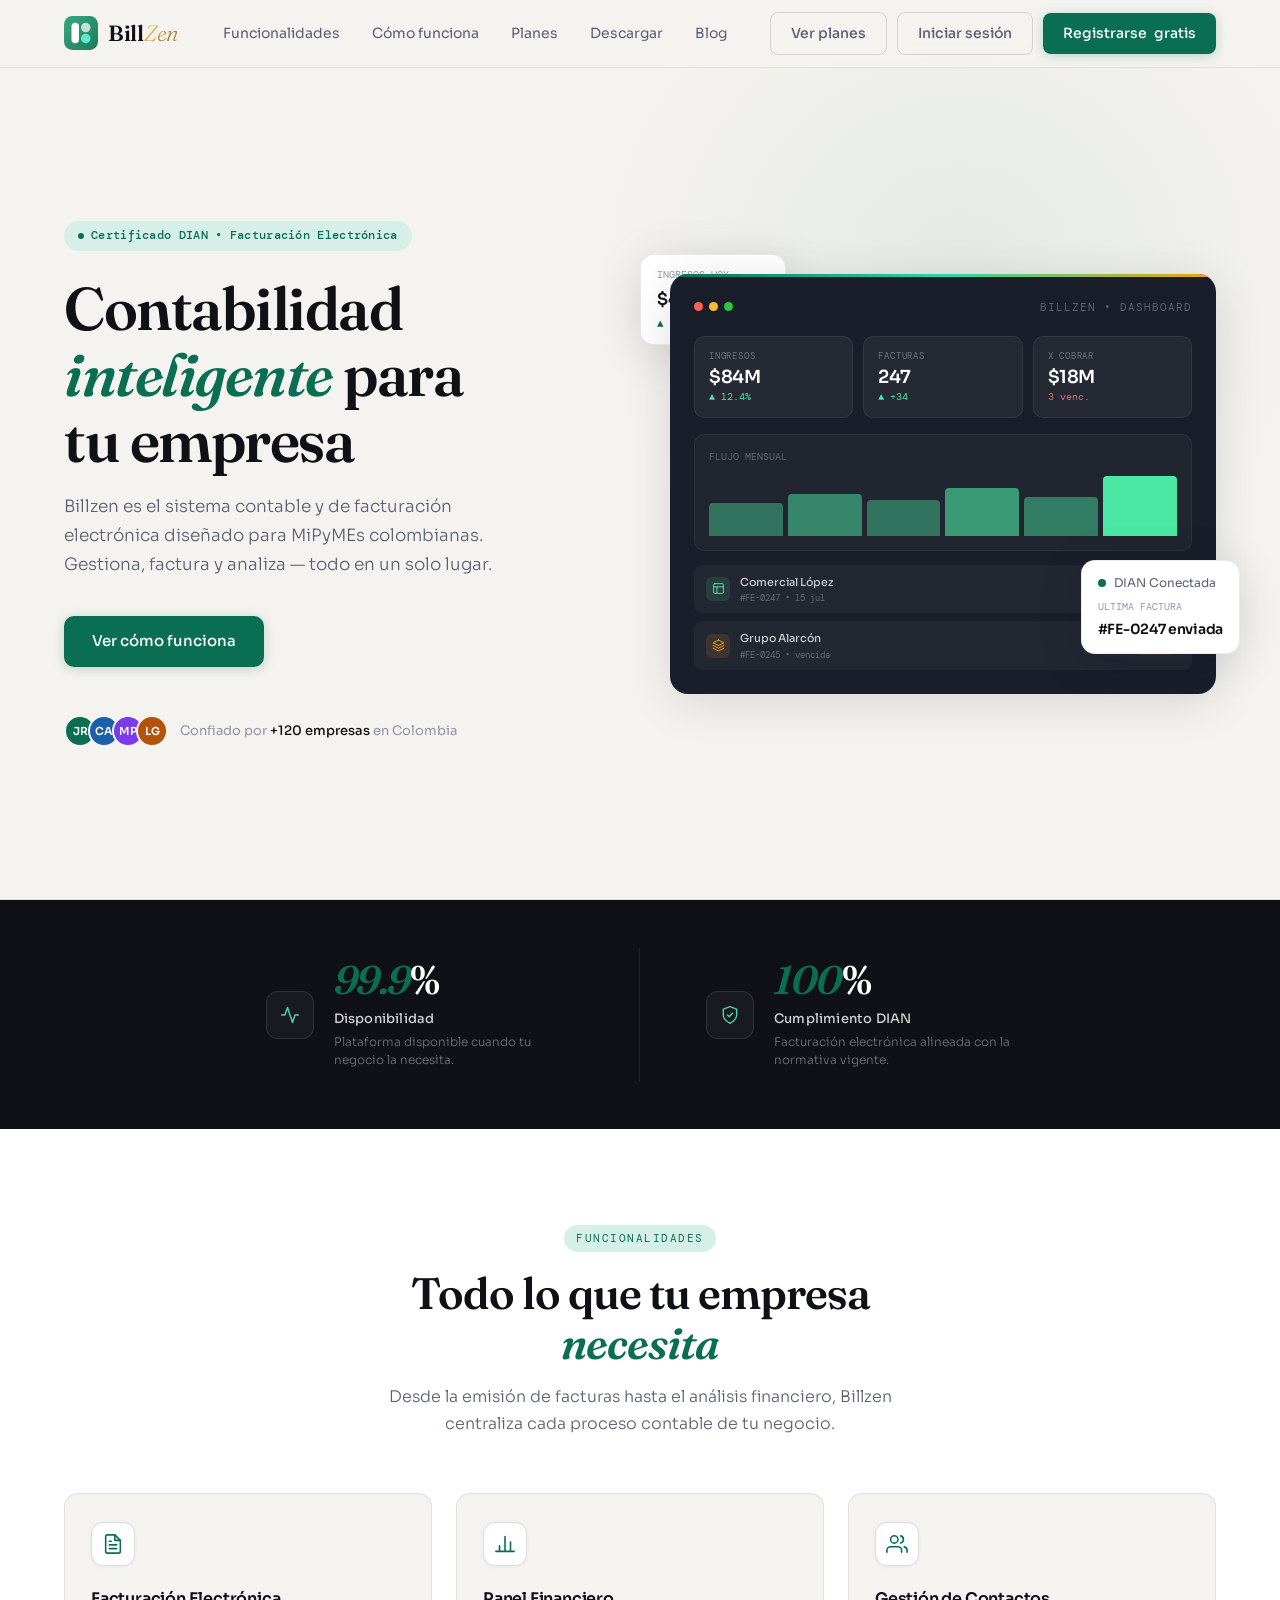
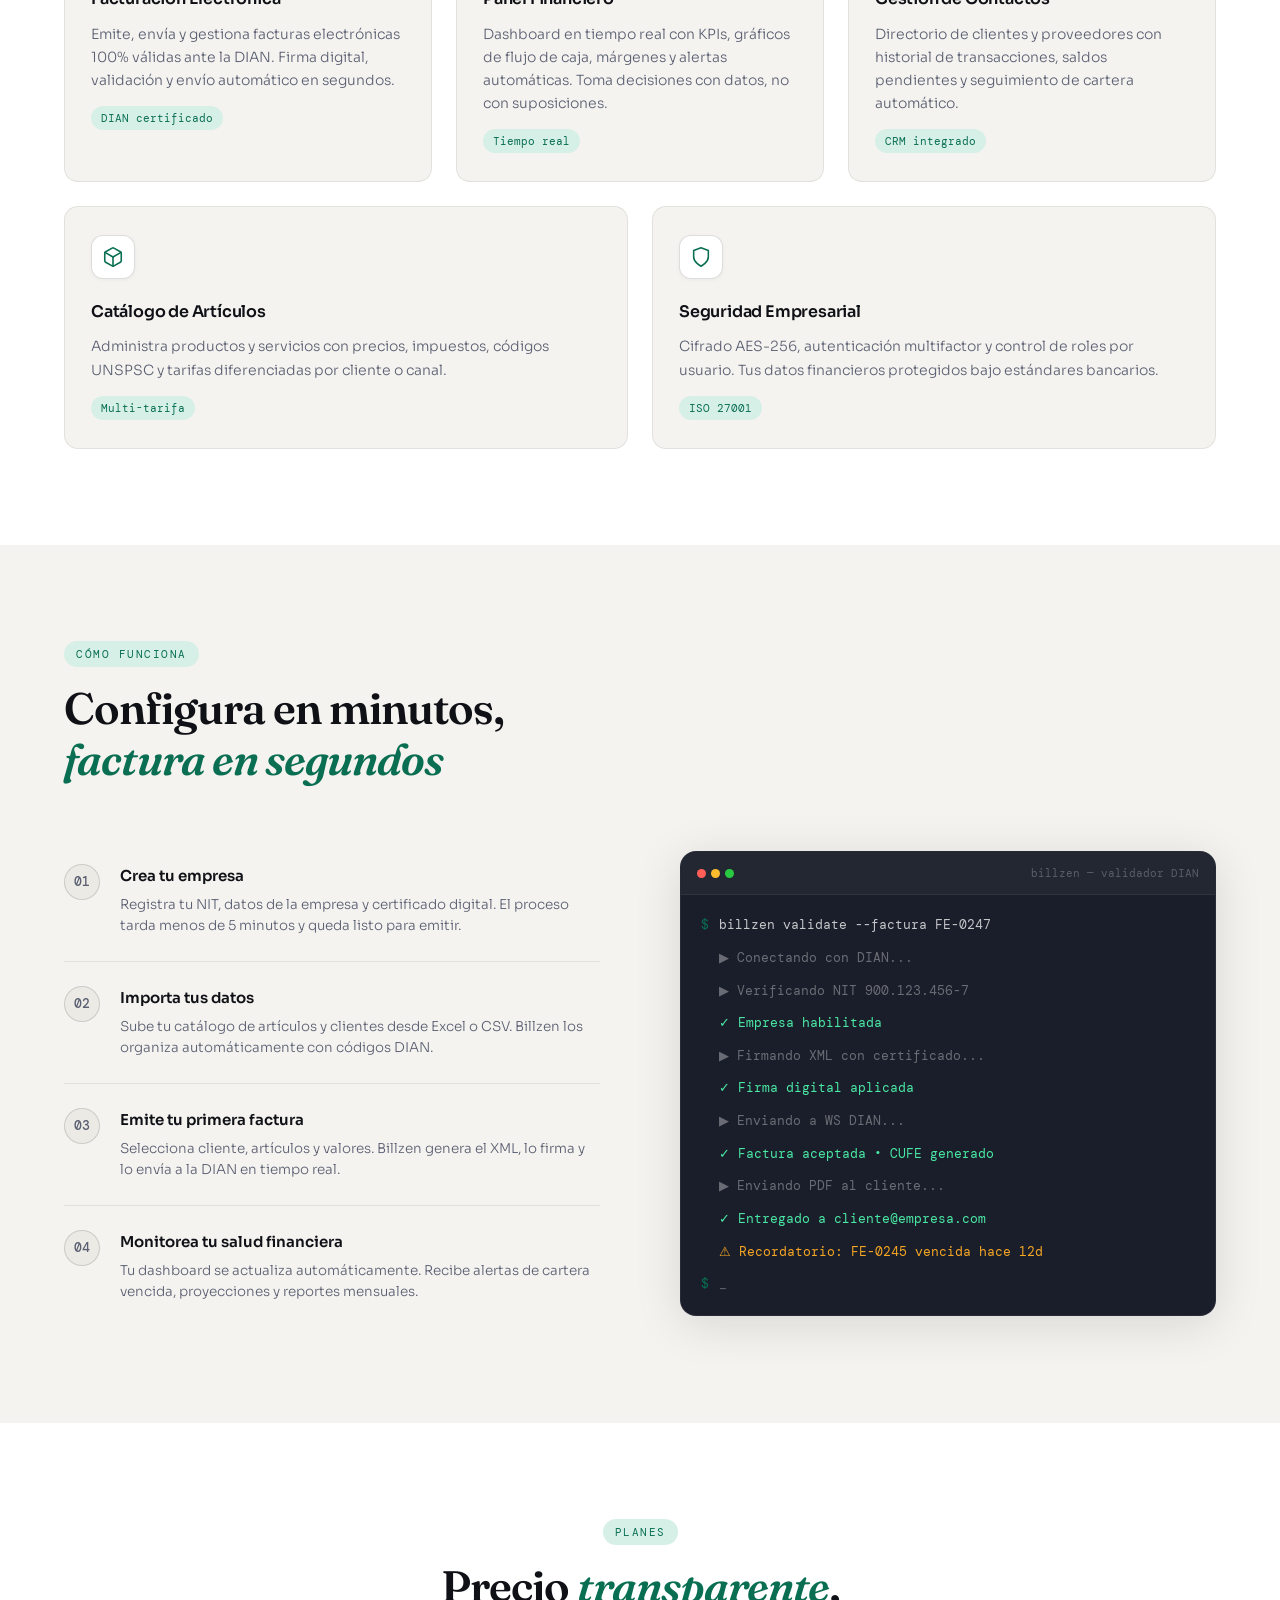
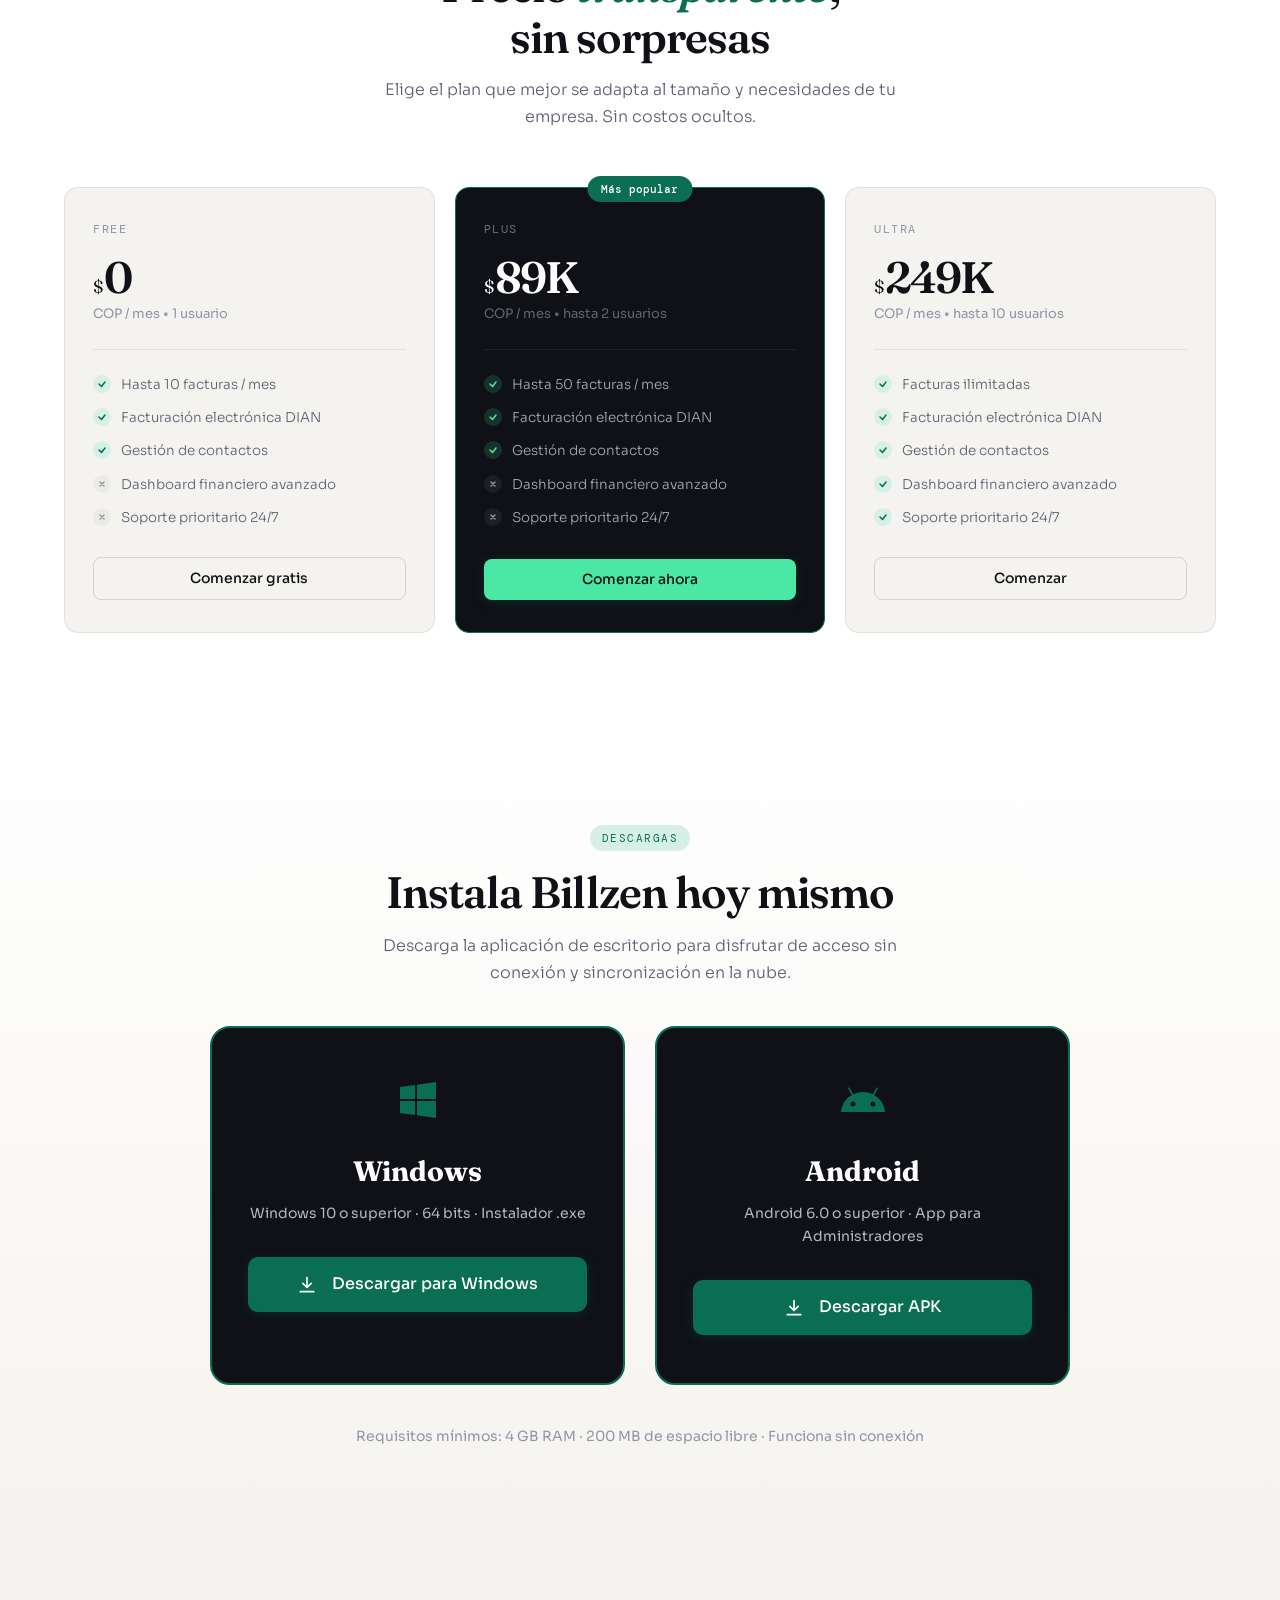
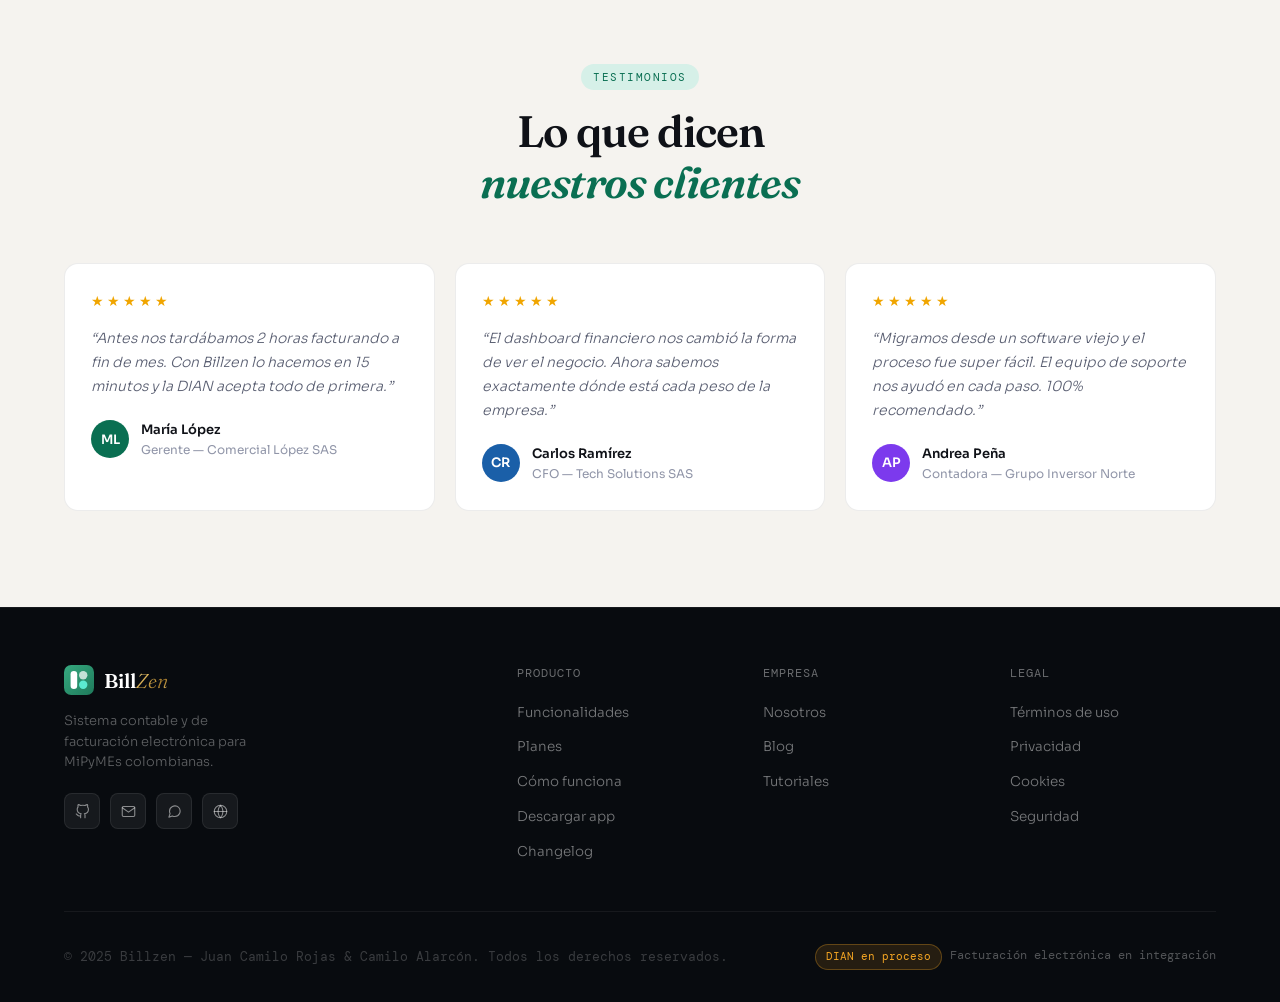
==== commit 6fdeb414: "(navbar): boton Registrarse gratis visible en responsive, enlaza a login.html" ====
--- a/public/index.html
+++ b/public/index.html
@@ -33,7 +33,7 @@
     <div class="nav-cta" id="nav-cta-guest">
       <a href="#planes" class="btn btn-ghost nav-hide-mobile">Ver planes</a>
       <a href="login.html" class="btn btn-ghost nav-login-mobile">Iniciar sesión</a>
-      <a href="login.html#register" class="btn btn-primary nav-hide-mobile">Registrarse</a>
+      <a href="login.html" class="btn btn-primary nav-login-mobile">Registrarse<span class="nav-extra"> gratis</span></a>
     </div>
     <!-- Visual para clientes (Autenticados) -->
     <div class="nav-cta" id="nav-cta-user" style="display: none;">
@@ -458,7 +458,7 @@
         </div>
         <h3>Android</h3>
         <p>Android 6.0 o superior &middot; App para Administradores</p>
-        <a href="#" id="dl-btn-android" class="btn btn-primary btn-large download-link">
+        <a href="proximamente.html" id="dl-btn-android" class="btn btn-primary btn-large download-link">
           <svg width="20" height="20" viewBox="0 0 24 24" fill="none" stroke="currentColor" stroke-width="2" stroke-linecap="round" stroke-linejoin="round" style="margin-right: 8px;"><path d="M12 3v12m0 0-5-5m5 5 5-5M4 20h16"/></svg> 
           Descargar APK
         </a>
--- a/public/css/index.css
+++ b/public/css/index.css
@@ -1112,6 +1112,7 @@
 }
 
 @media (max-width: 600px) {
+  .nav-extra { display: none; }
   section { padding: 56px 5vw; }
 
   /* Stats — 1 columna */
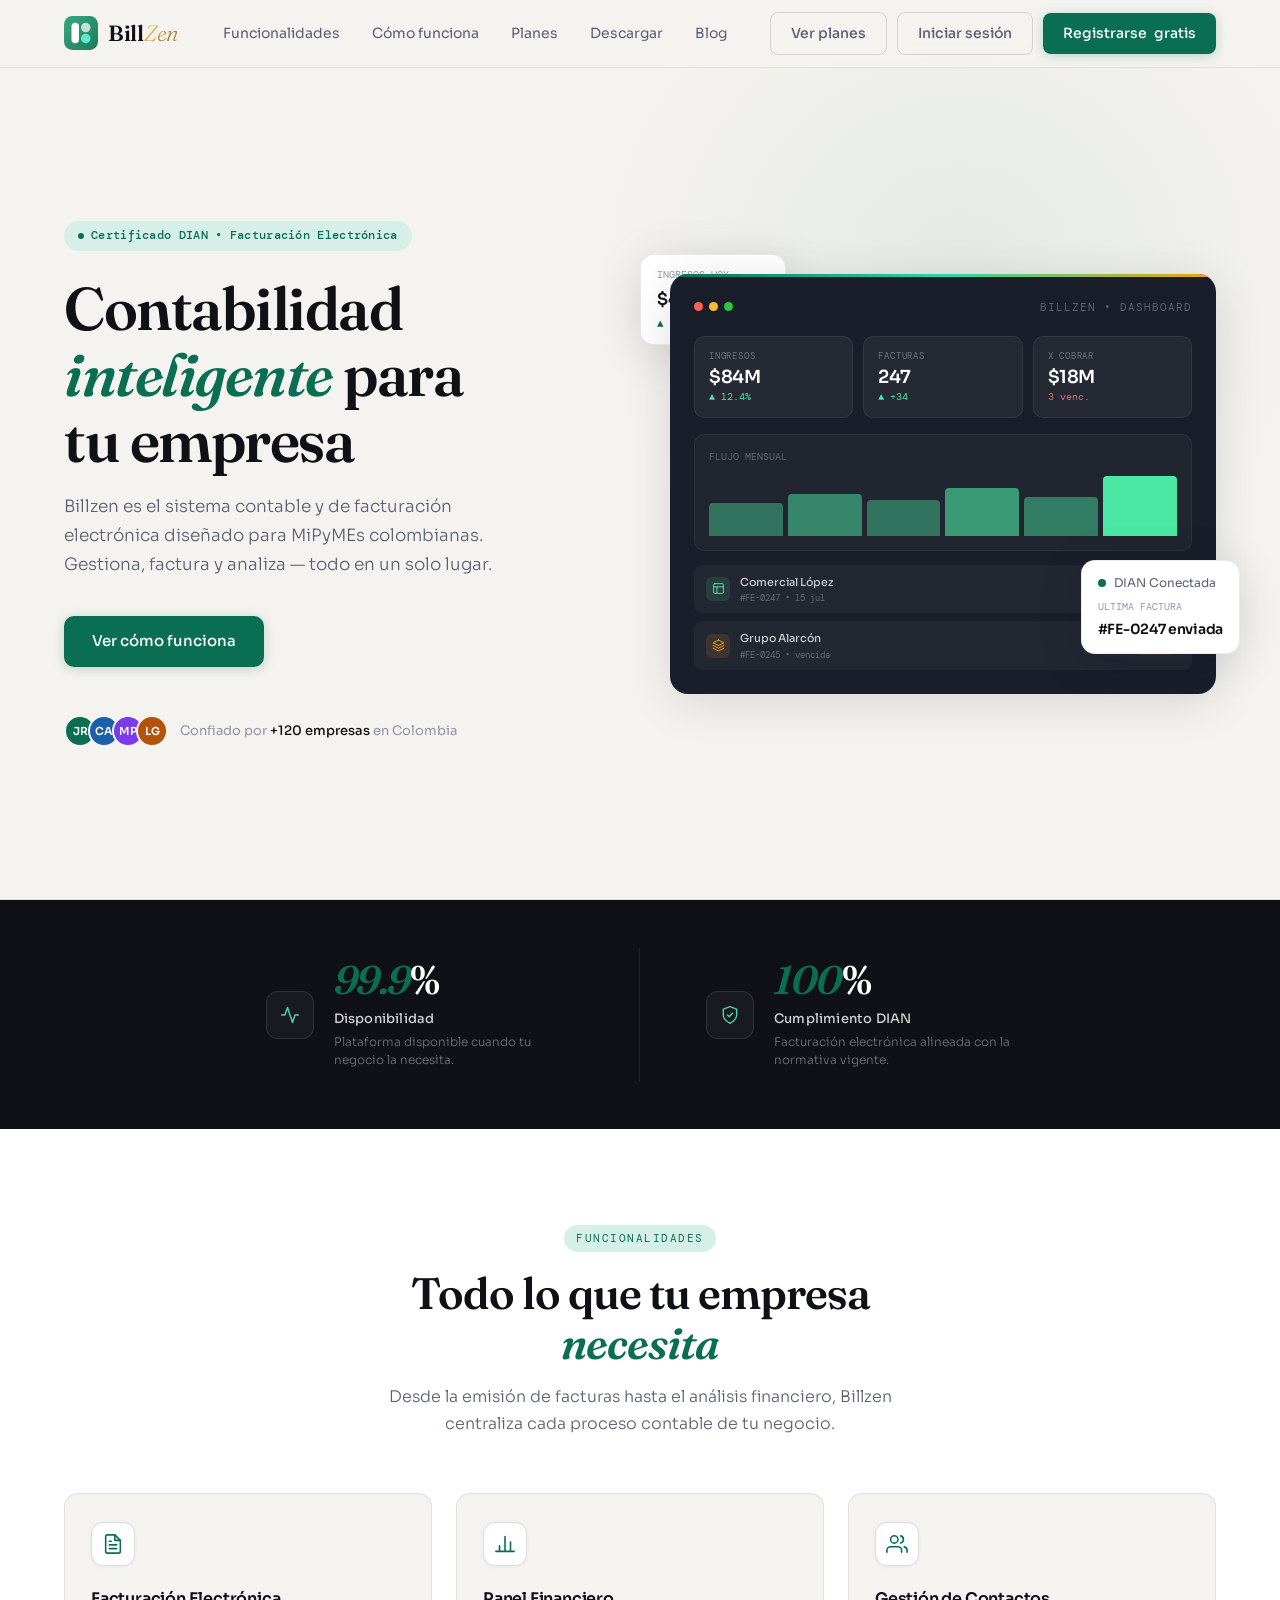
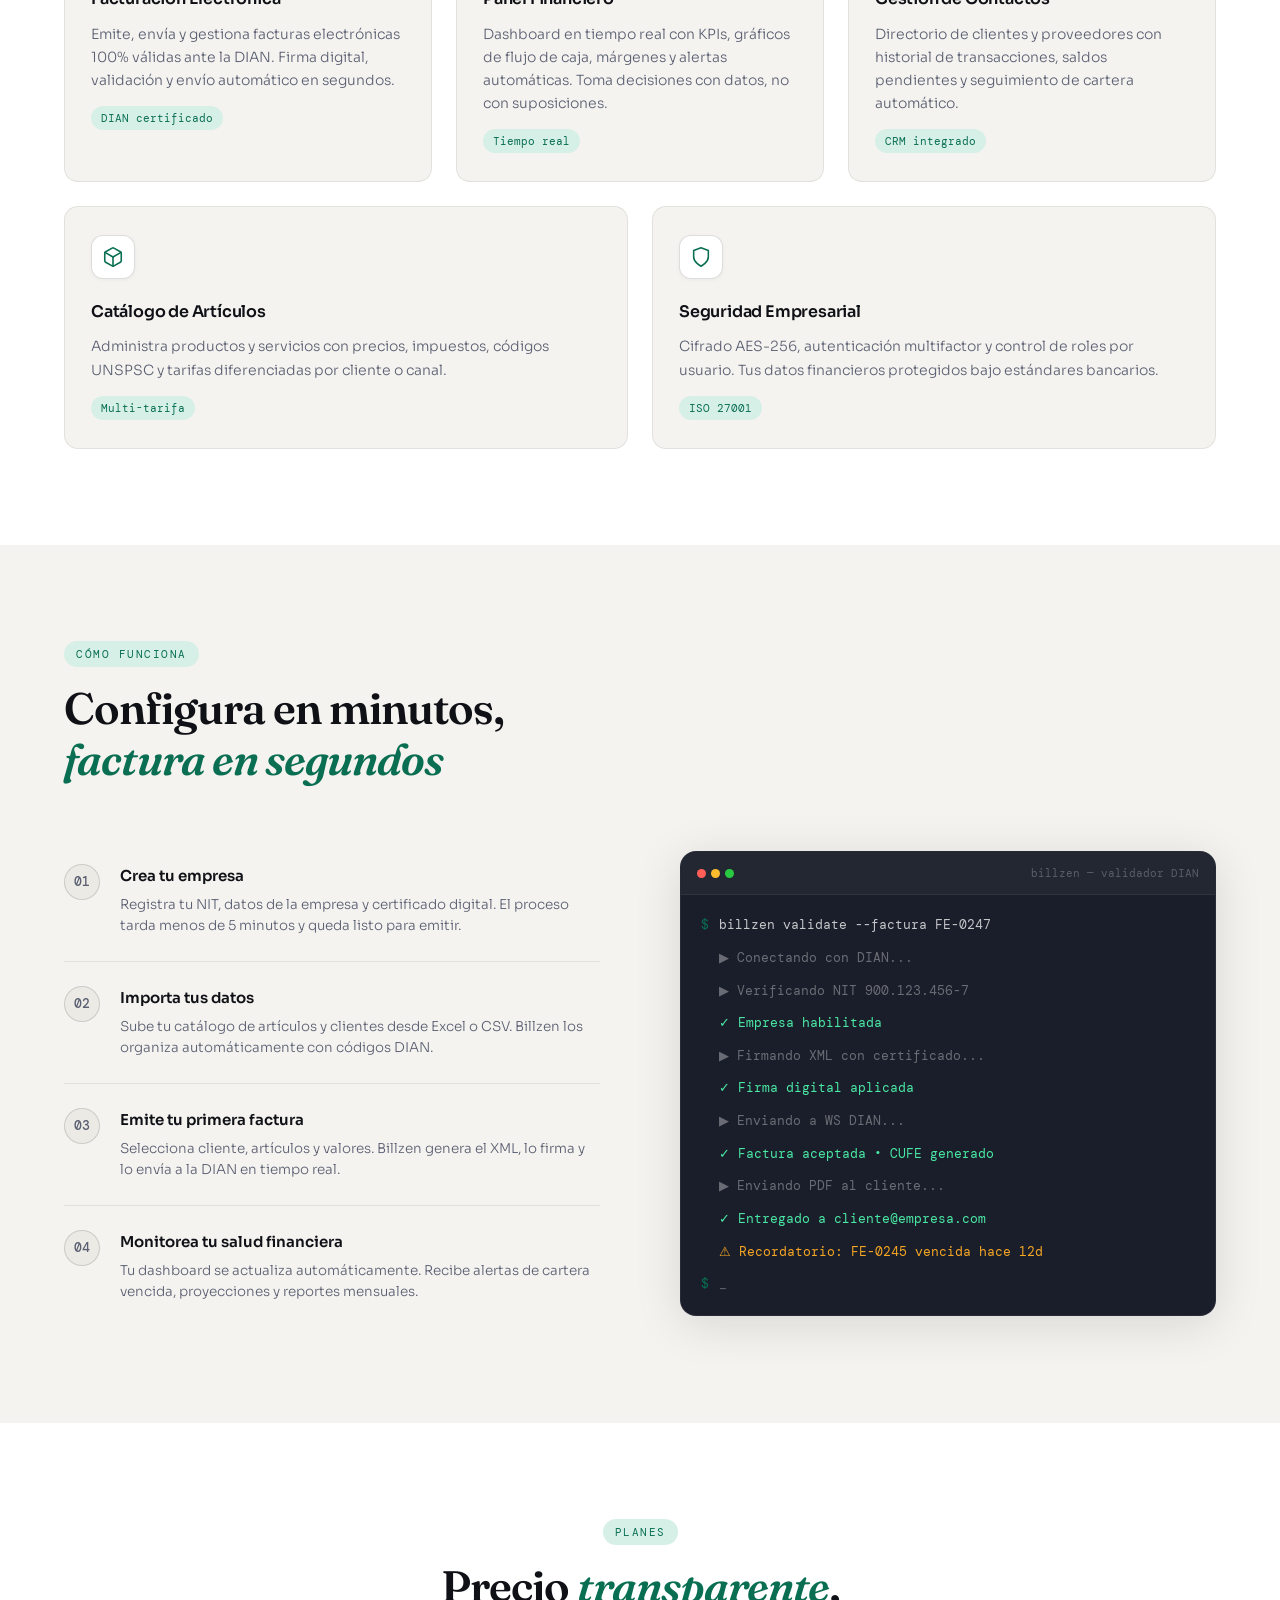
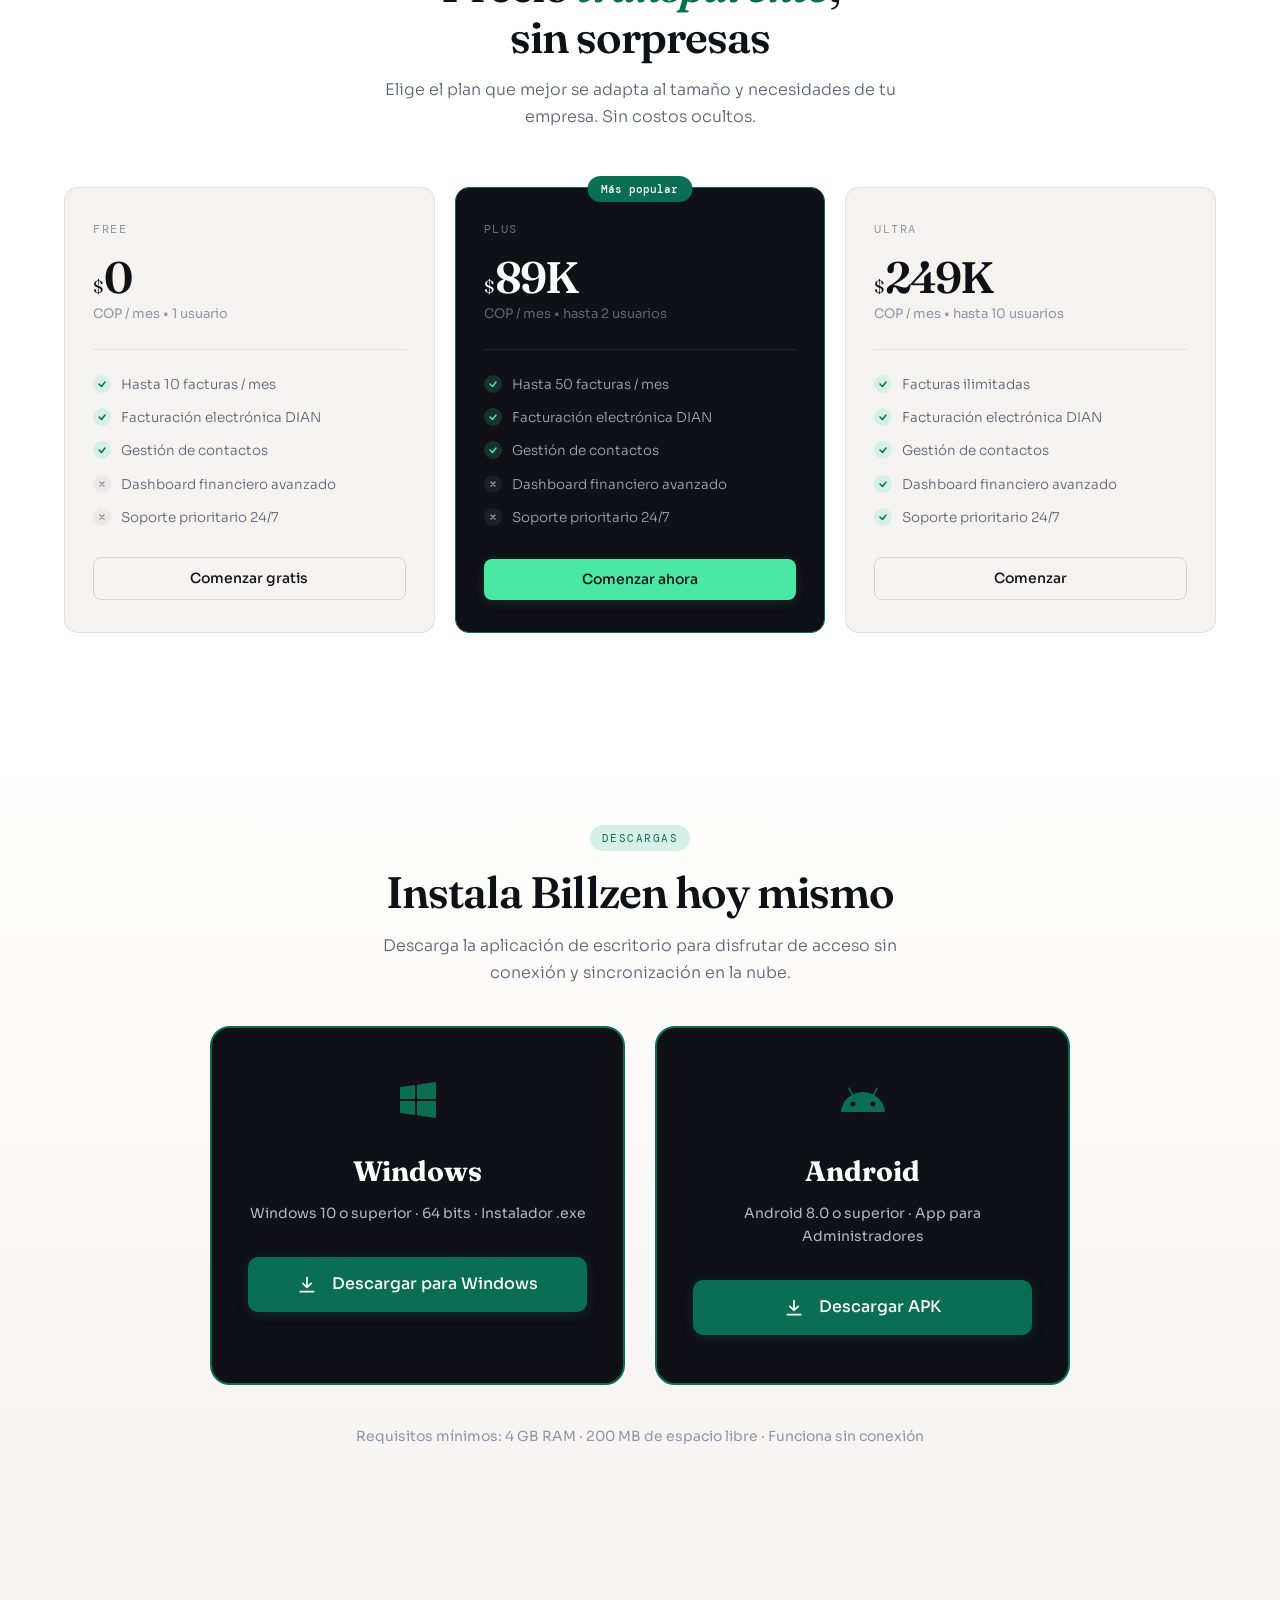
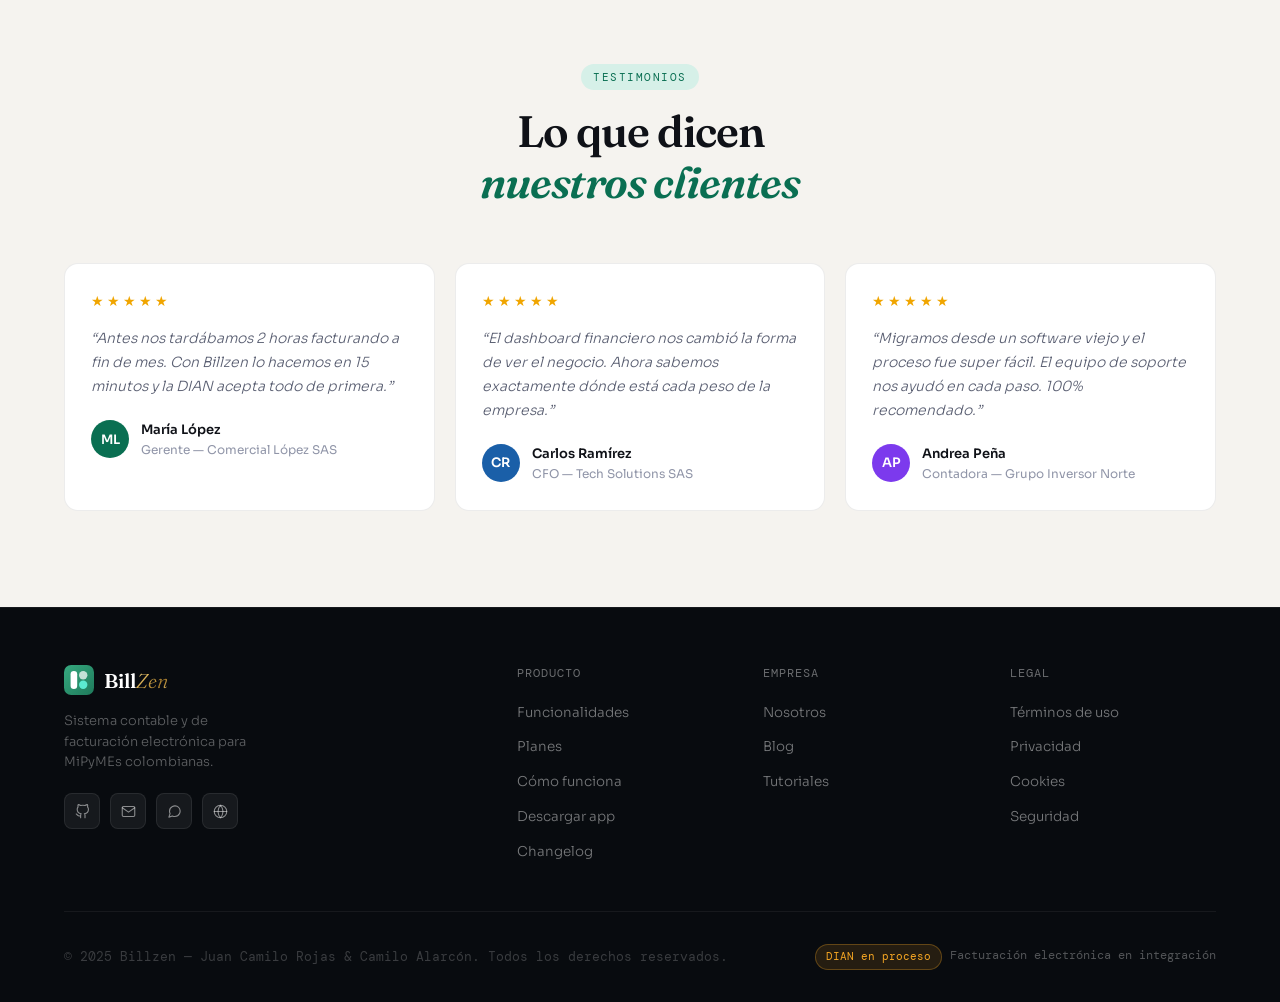
==== commit c6423c34: "habilitar descarga de billzenERP.apk y apuntar descargas al ultimo release - Actualizar requisitos e" ====
--- a/public/index.html
+++ b/public/index.html
@@ -457,8 +457,8 @@
           <svg viewBox="0 0 24 24" width="48" height="48" fill="currentColor"><path d="M17.6 9.48l1.84-3.18a.38.38 0 0 0-.66-.38l-1.87 3.23a11.4 11.4 0 0 0-9.82 0L5.22 5.92a.38.38 0 0 0-.66.38L6.4 9.48A10.8 10.8 0 0 0 1 18h22a10.8 10.8 0 0 0-5.4-8.52zM7 15.25a1.25 1.25 0 1 1 0-2.5 1.25 1.25 0 0 1 0 2.5zm10 0a1.25 1.25 0 1 1 0-2.5 1.25 1.25 0 0 1 0 2.5z"/></svg>
         </div>
         <h3>Android</h3>
-        <p>Android 6.0 o superior &middot; App para Administradores</p>
-        <a href="proximamente.html" id="dl-btn-android" class="btn btn-primary btn-large download-link">
+        <p>Android 8.0 o superior &middot; App para Administradores</p>
+        <a href="#" id="dl-btn-android" class="btn btn-primary btn-large download-link">
           <svg width="20" height="20" viewBox="0 0 24 24" fill="none" stroke="currentColor" stroke-width="2" stroke-linecap="round" stroke-linejoin="round" style="margin-right: 8px;"><path d="M12 3v12m0 0-5-5m5 5 5-5M4 20h16"/></svg> 
           Descargar APK
         </a>
